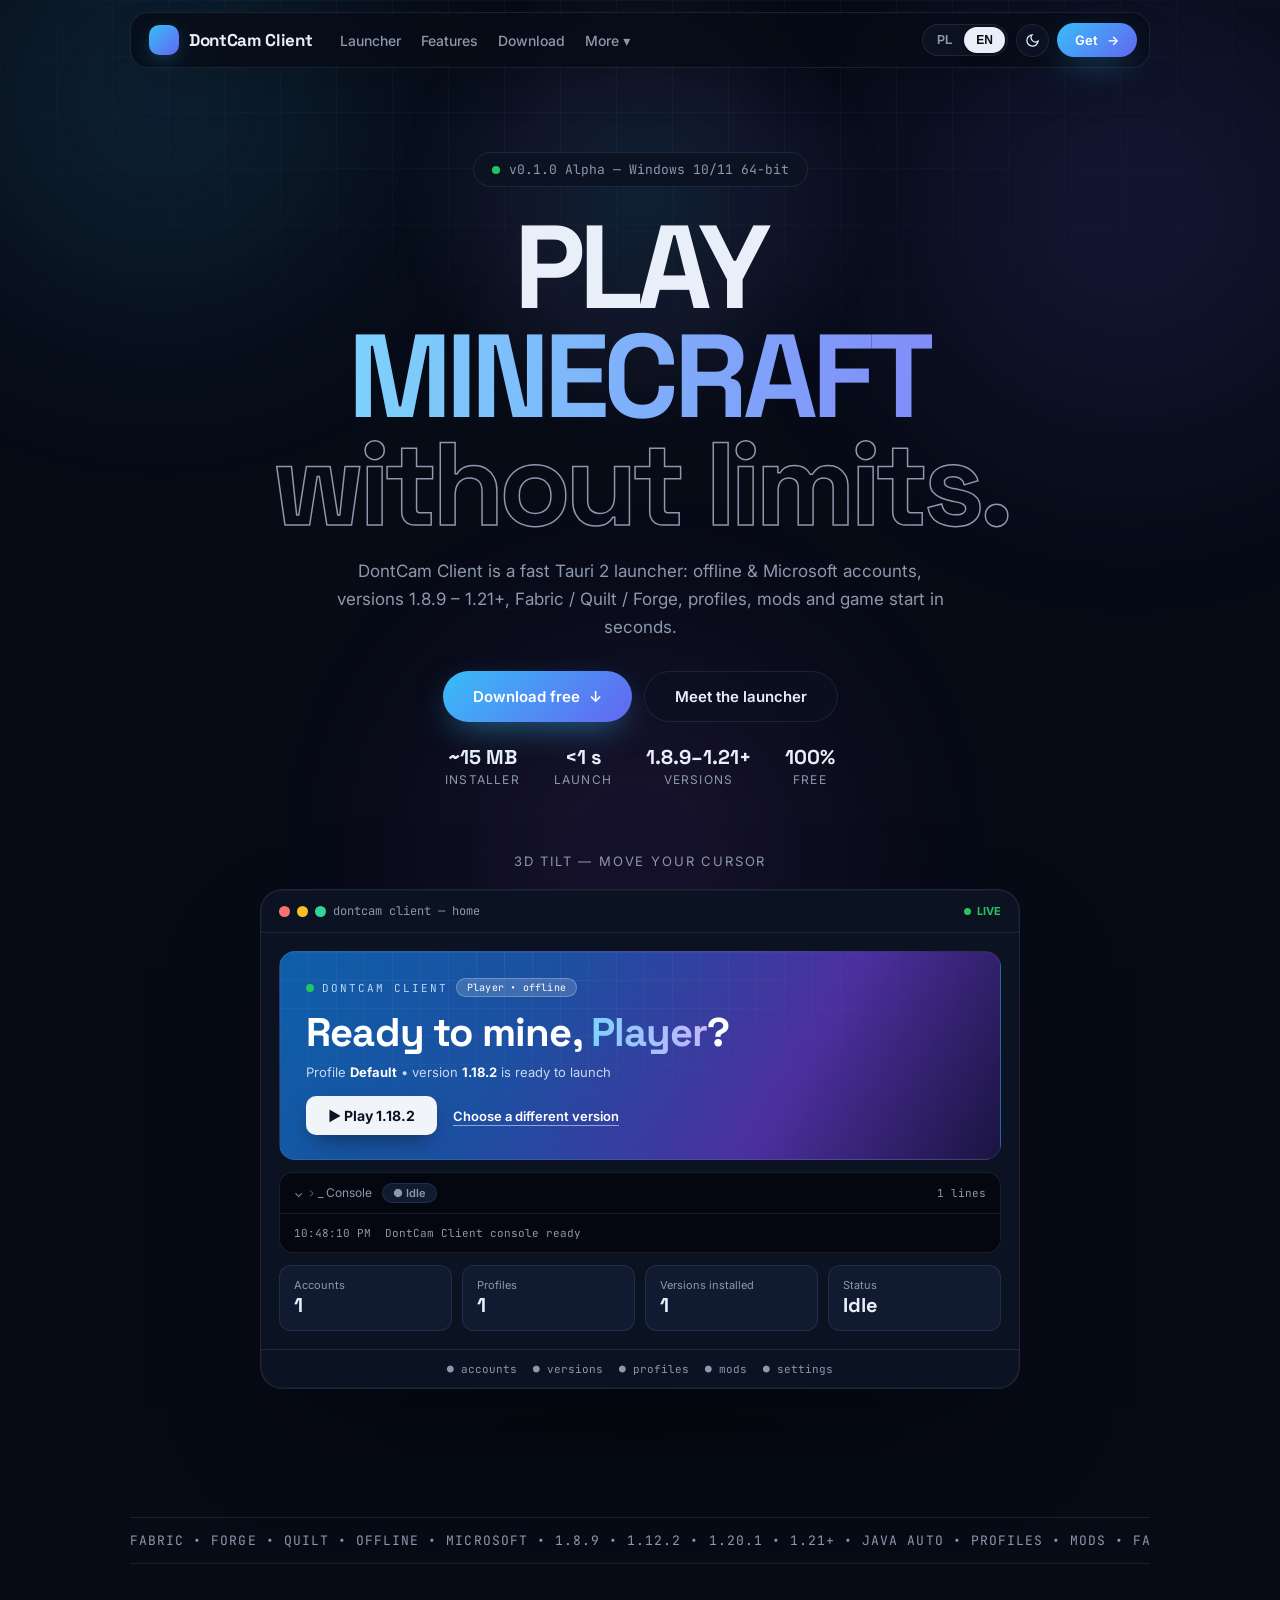
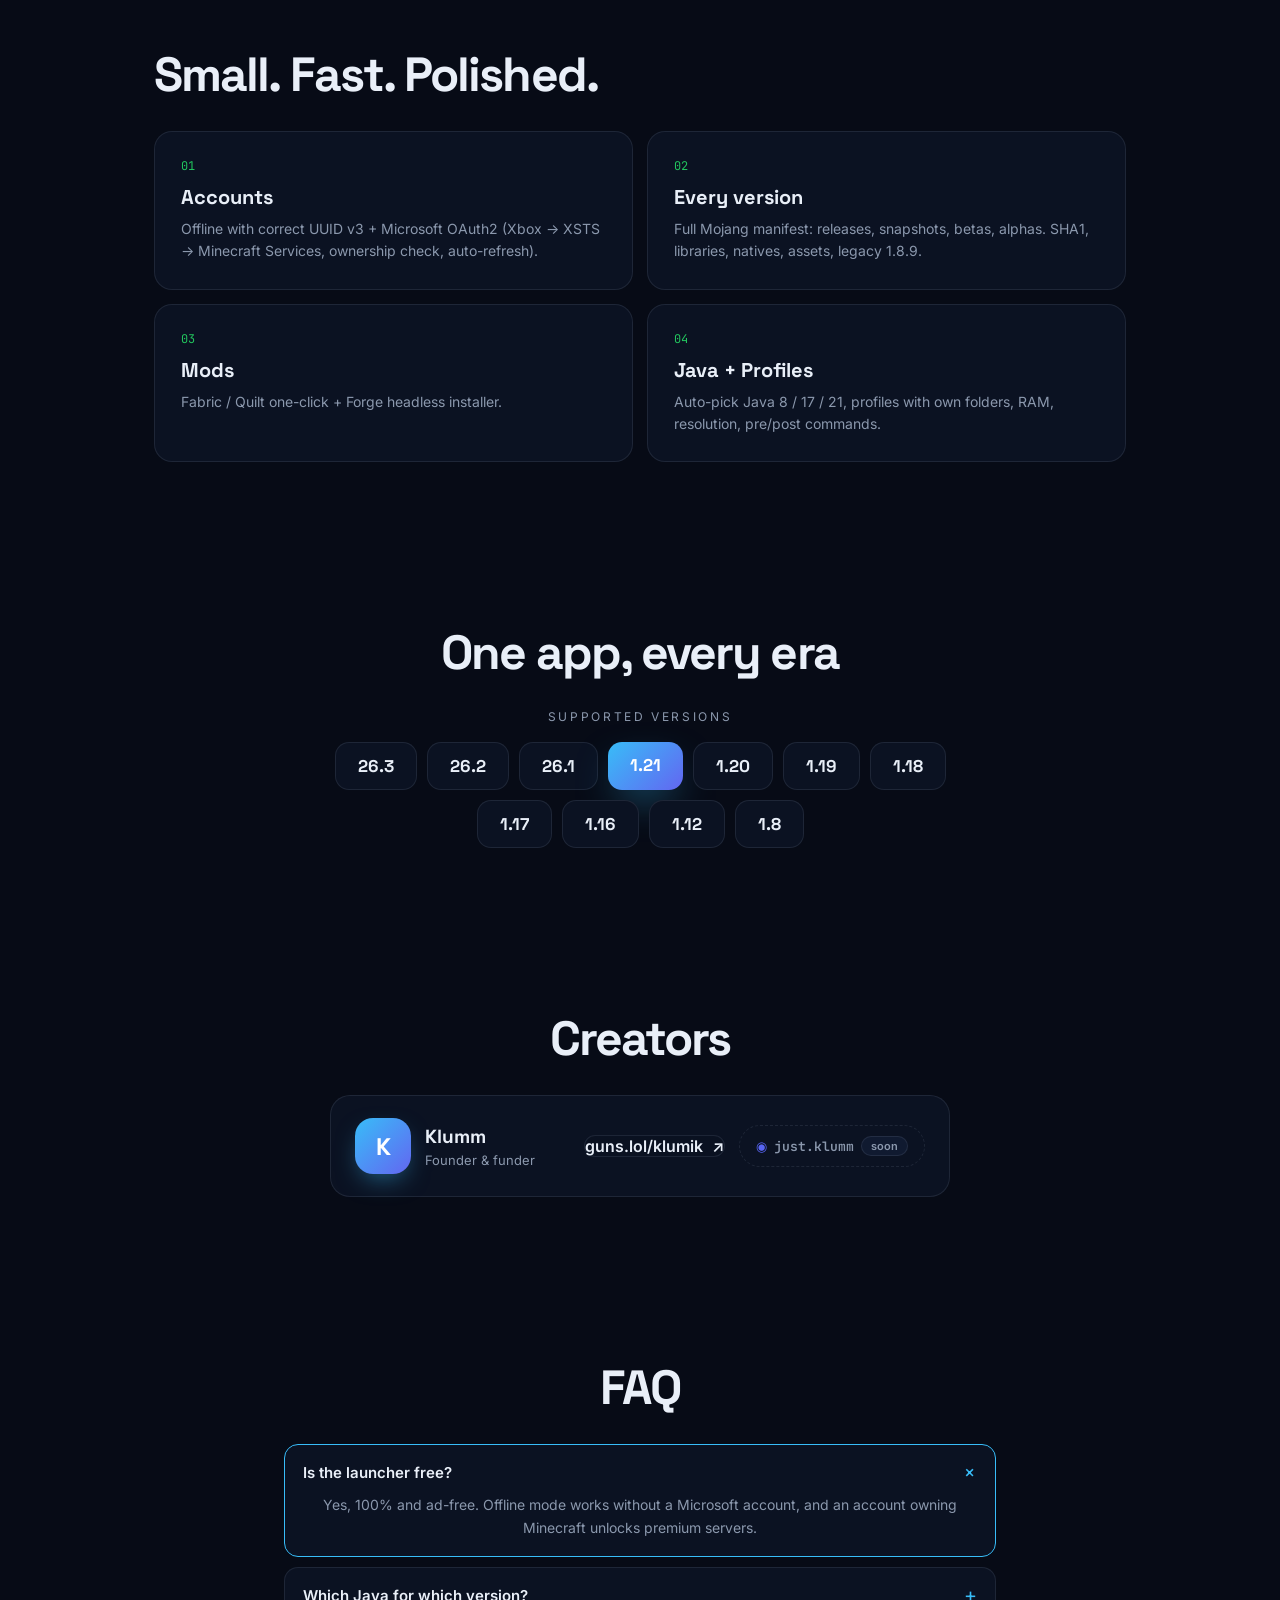
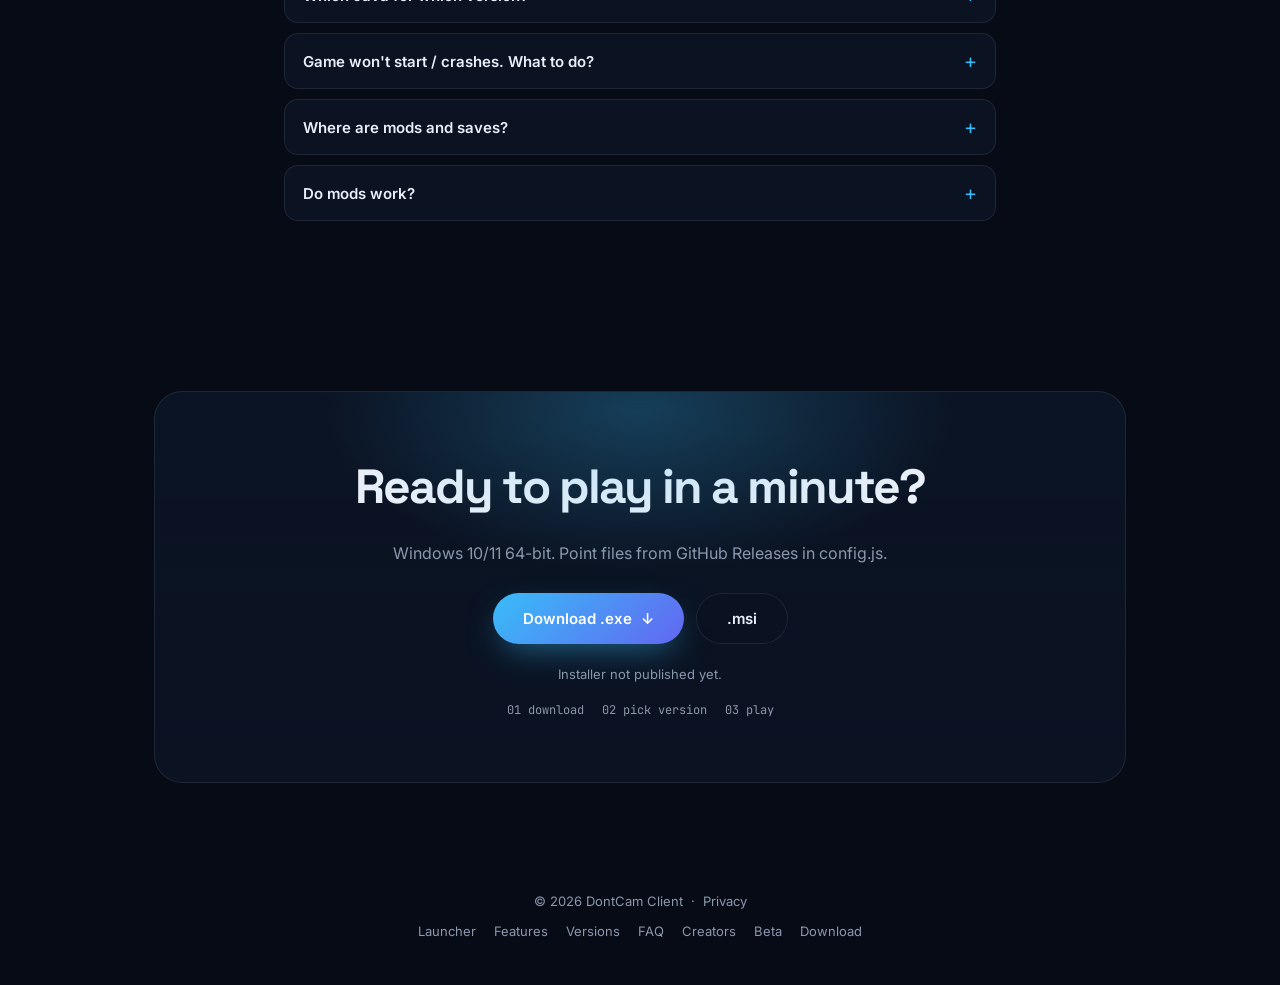
==== index.html @ d2c5da31 "Prettier versions + beta page with build heading" ====
<!DOCTYPE html>
<html lang="en" data-theme="dark">
<head>
<meta charset="UTF-8" />
<meta name="viewport" content="width=device-width, initial-scale=1.0" />
<title>DontCam Client — Minecraft Launcher</title>
<meta name="description" content="DontCam Client — fast, beautiful Minecraft launcher. Offline & Microsoft, 1.8.9–1.21+, Fabric / Forge." />
<link rel="icon" type="image/svg+xml" href="favicon.svg" />
<link rel="preconnect" href="https://fonts.googleapis.com">
<link rel="preconnect" href="https://fonts.gstatic.com" crossorigin>
<link href="https://fonts.googleapis.com/css2?family=Space+Grotesk:wght@400;500;600;700&family=Inter:wght@400;500;600&family=JetBrains+Mono:wght@400;600&display=swap" rel="stylesheet">
<link rel="stylesheet" href="styles.css" />
</head>
<body>
<div class="cursor-glow" id="glow"></div>
<div class="progress" id="progress"></div>
<div class="aurora"><span class="a1"></span><span class="a2"></span><span class="a3"></span></div>
<div class="grid-bg"></div>

<header class="nav" id="nav">
  <div class="wrap nav-inner">
    <a class="brand" href="#top"><span class="logo"></span>DontCam&nbsp;Client</a>
    <nav class="links">
      <a href="#client" data-pl="Launcher" data-en="Launcher">Launcher</a>
      <a href="#features" data-pl="Funkcje" data-en="Features">Features</a>
      <a href="#download" data-pl="Pobierz" data-en="Download">Download</a>
      <div class="more" id="moreMenu">
        <button class="more-btn" id="moreBtn"><span data-pl="Więcej" data-en="More">More</span> ▾</button>
        <div class="more-drop">
          <a href="#versions" data-pl="Wersje" data-en="Versions">Versions</a>
          <a href="#faq">FAQ</a>
          <a href="#creators" data-pl="Twórcy" data-en="Creators">Creators</a>
          <a href="beta.html">Beta</a>
          <a href="privacy.html" data-pl="Prywatność" data-en="Privacy">Privacy</a>
        </div>
      </div>
    </nav>
    <div class="nav-actions">
      <div class="lang"><button id="btnPL">PL</button><button id="btnEN" class="active">EN</button></div>
      <button id="themeBtn" class="theme-btn" aria-label="Toggle theme">
        <svg class="sun" width="15" height="15" viewBox="0 0 24 24" fill="none" stroke="currentColor" stroke-width="2" stroke-linecap="round"><circle cx="12" cy="12" r="4"/><path d="M12 2v2M12 20v2M4.9 4.9l1.4 1.4M17.7 17.7l1.4 1.4M2 12h2M20 12h2M4.9 19.1l1.4-1.4M17.7 6.3l1.4-1.4"/></svg>
        <svg class="moon" width="15" height="15" viewBox="0 0 24 24" fill="none" stroke="currentColor" stroke-width="2" stroke-linecap="round"><path d="M21 12.8A9 9 0 1 1 11.2 3a7 7 0 0 0 9.8 9.8z"/></svg>
      </button>
      <a href="#download" class="btn btn-glow btn-sm magnet"><span data-pl="Pobierz" data-en="Get">Get</span><i>→</i></a>
    </div>
  </div>
</header>

<main id="top">
  <!-- HERO -->
  <section class="wrap hero">
    <div class="badge reveal"><span class="pulse"></span><span data-pl="v0.1.0 Alpha — Windows 10/11 64-bit" data-en="v0.1.0 Alpha — Windows 10/11 64-bit">v0.1.0 Alpha — Windows 10/11 64-bit</span></div>
    <h1 class="reveal d1"><span data-pl="GRAJ W" data-en="PLAY">PLAY</span><br /><span class="grad">MINECRAFT</span><br /><span class="stroke" data-pl="bez limitów." data-en="without limits.">without limits.</span></h1>
    <p class="lead reveal d2" data-pl="DontCam Client to szybki launcher w Tauri 2: konta offline i Microsoft, wersje 1.8.9 – 1.21+, Fabric / Quilt / Forge, profile, mody i start gry w kilka sekund." data-en="DontCam Client is a fast Tauri 2 launcher: offline & Microsoft accounts, versions 1.8.9 – 1.21+, Fabric / Quilt / Forge, profiles, mods and game start in seconds.">DontCam Client is a fast Tauri 2 launcher: offline & Microsoft accounts, versions 1.8.9 – 1.21+, Fabric / Quilt / Forge, profiles, mods and game start in seconds.</p>
    <div class="cta reveal d3">
      <a href="#download" class="btn btn-glow btn-lg magnet"><span data-pl="Pobierz za darmo" data-en="Download free">Download free</span><i>↓</i></a>
      <a href="#client" class="btn btn-line btn-lg magnet"><span data-pl="Poznaj launchera" data-en="Meet the launcher">Meet the launcher</span></a>
    </div>
    <div class="mini-stats reveal d4">
      <div><strong>~15 MB</strong><span>installer</span></div><div><strong>&lt;1 s</strong><span data-pl="start" data-en="launch">launch</span></div><div><strong>1.8.9–1.21+</strong><span>versions</span></div><div><strong>100%</strong><span>free</span></div>
    </div>
  </section>

  <!-- EYE-TRACKING LAUNCHER -->
  <section id="client" class="wrap stage-section">
    <p class="kicker reveal" data-pl="3D tilt — rusz kursorem" data-en="3D tilt — move your cursor">3D tilt — move your cursor</p>
    <div class="stage reveal d1" id="stage">
      <div class="client" id="clientCard" data-tilt="8">
        <div class="client-bar"><i></i><i></i><i></i><span class="mono">dontcam client — home</span><b class="live"><u></u>LIVE</b></div>
        <div class="client-screen" id="clientScreen">
          <div class="lc-banner">
            <p class="lc-eyebrow"><span class="pulse"></span> DONTCAM CLIENT <em>Player • offline</em></p>
            <h3>Ready to mine, <span>Player</span>?</h3>
            <p class="lc-sub">Profile <b>Default</b> • version <b>1.18.2</b> is ready to launch</p>
            <div class="lc-actions"><span class="lc-play">▶ Play 1.18.2</span><span class="lc-link">Choose a different version</span></div>
          </div>
          <div class="lc-console">
            <div class="lc-console-bar"><span>⌄ ﹥_ Console</span><b>● Idle</b><span class="lc-right">1 lines</span></div>
            <p class="mono">10:48:10 PM&nbsp;&nbsp;DontCam Client console ready</p>
          </div>
          <div class="lc-stats">
            <div><small>Accounts</small><strong>1</strong></div>
            <div><small>Profiles</small><strong>1</strong></div>
            <div><small>Versions installed</small><strong>1</strong></div>
            <div><small>Status</small><strong>Idle</strong></div>
          </div>
          <div class="shine"></div>
        </div>
        <div class="client-dock mono"><span>● accounts</span><span>● versions</span><span>● profiles</span><span>● mods</span><span>● settings</span></div>
      </div>
      <div class="stage-shadow"></div>
    </div>
  </section>

  <div class="wrap marquee" aria-hidden="true"><div class="track"><span>FABRIC • FORGE • QUILT • OFFLINE • MICROSOFT • 1.8.9 • 1.12.2 • 1.20.1 • 1.21+ • JAVA AUTO • PROFILES • MODS •&nbsp;</span><span>FABRIC • FORGE • QUILT • OFFLINE • MICROSOFT • 1.8.9 • 1.12.2 • 1.20.1 • 1.21+ • JAVA AUTO • PROFILES • MODS •&nbsp;</span></div></div>

  <!-- FEATURES -->
  <section id="features" class="wrap section">
    <h2 class="reveal" data-pl="Mały. Szybki. Dopracowany." data-en="Small. Fast. Polished.">Small. Fast. Polished.</h2>
    <div class="grid">
      <article class="card spot reveal"><div class="n">01</div><h3 data-pl="Konta" data-en="Accounts">Accounts</h3><p data-pl="Offline z poprawnym UUID v3 + Microsoft OAuth2 (Xbox → XSTS → Minecraft Services, check posiadania gry, auto-refresh)." data-en="Offline with correct UUID v3 + Microsoft OAuth2 (Xbox → XSTS → Minecraft Services, ownership check, auto-refresh).">Offline with correct UUID v3 + Microsoft OAuth2 (Xbox → XSTS → Minecraft Services, ownership check, auto-refresh).</p></article>
      <article class="card spot reveal d1"><div class="n">02</div><h3 data-pl="Wszystkie wersje" data-en="Every version">Every version</h3><p data-pl="Pełny manifest Mojang: releasy, snapshoty, bety, alfy. SHA1, biblioteki, natives, assety, legacy 1.8.9." data-en="Full Mojang manifest: releases, snapshots, betas, alphas. SHA1, libraries, natives, assets, legacy 1.8.9.">Full Mojang manifest: releases, snapshots, betas, alphas. SHA1, libraries, natives, assets, legacy 1.8.9.</p></article>
      <article class="card spot reveal d2"><div class="n">03</div><h3>Mods</h3><p>Fabric / Quilt one-click + Forge headless installer.</p></article>
      <article class="card spot reveal d3"><div class="n">04</div><h3>Java + Profiles</h3><p data-pl="Auto-dobór Javy 8 / 17 / 21, profile z własnym folderem, RAM, rozdzielczość, komendy pre/post." data-en="Auto-pick Java 8 / 17 / 21, profiles with own folders, RAM, resolution, pre/post commands.">Auto-pick Java 8 / 17 / 21, profiles with own folders, RAM, resolution, pre/post commands.</p></article>
    </div>
  </section>

  <!-- VERSIONS -->
  <section id="versions" class="wrap section slim">
    <h2 class="reveal" data-pl="Jedna apka, każda era" data-en="One app, every era">One app, every era</h2>
    <p class="ver-label reveal" data-pl="Wspierane wersje" data-en="Supported versions">Supported versions</p>
    <div class="timeline reveal d1 mono">
      <div class="t"><b>26.3</b></div>
      <div class="t"><b>26.2</b></div>
      <div class="t"><b>26.1</b></div>
      <div class="t on"><b>1.21</b></div>
      <div class="t"><b>1.20</b></div>
      <div class="t"><b>1.19</b></div>
      <div class="t"><b>1.18</b></div>
      <div class="t"><b>1.17</b></div>
      <div class="t"><b>1.16</b></div>
      <div class="t"><b>1.12</b></div>
      <div class="t"><b>1.8</b></div>
    </div>
  </section>

  <!-- CREATORS -->
  <section id="creators" class="wrap section slim">
    <h2 class="reveal" data-pl="Twórcy" data-en="Creators">Creators</h2>
    <div class="creator reveal d1">
      <div class="avatar">K</div>
      <div class="who">
        <strong>Klumm</strong>
        <span data-pl="Założyciel oraz fundator" data-en="Founder & funder">Founder & funder</span>
      </div>
      <a href="https://guns.lol/klumik" target="_blank" rel="noopener" class="btn btn-line magnet"><span>guns.lol/klumik</span><i>↗</i></a>
      <span class="discord-pill" title="Discord"><i>◉</i> <span class="mono">just.klumm</span> <em data-pl="wkrótce" data-en="soon">soon</em></span>
    </div>
  </section>

  <!-- FAQ -->
  <section id="faq" class="wrap section slim" style="max-width:760px">
    <h2 class="reveal">FAQ</h2>
    <div class="faq reveal d1">
      <details open>
        <summary data-pl="Czy launcher jest darmowy?" data-en="Is the launcher free?">Is the launcher free?</summary>
        <p data-pl="Tak, w 100% i bez reklam. Tryb offline działa bez konta Microsoft, a konto z kupionym Minecraftem odblokowuje serwery premium." data-en="Yes, 100% and ad-free. Offline mode works without a Microsoft account, and an account owning Minecraft unlocks premium servers.">Yes, 100% and ad-free. Offline mode works without a Microsoft account, and an account owning Minecraft unlocks premium servers.</p>
      </details>
      <details>
        <summary data-pl="Jaka Java do jakiej wersji?" data-en="Which Java for which version?">Which Java for which version?</summary>
        <p class="mono">1.8.9 / 1.12.2 → Java 8 &nbsp;•&nbsp; 1.20.1 → Java 17 &nbsp;•&nbsp; 1.21+ → Java 21</p>
        <p data-pl="Launcher sam wykrywa i dobiera Javę, ale możesz wskazać własną w Ustawieniach." data-en="The launcher detects and picks Java automatically, or you can point to your own in Settings.">The launcher detects and picks Java automatically, or you can point to your own in Settings.</p>
      </details>
      <details>
        <summary data-pl="Gra nie startuje / crashuje. Co robić?" data-en="Game won't start / crashes. What to do?">Game won't start / crashes. What to do?</summary>
        <p data-pl="W 9/10 przypadków to zła wersja Javy (patrz wyżej). Dalej sprawdź: ilość RAM w profilu, log w konsoli launchera po starcie i czy wersja dokończyła pobieranie." data-en="9 times out of 10 it's the wrong Java version (see above). Then check: RAM amount in the profile, the launcher console log after launch, and whether the version finished downloading.">9 times out of 10 it's the wrong Java version (see above). Then check: RAM amount in the profile, the launcher console log after launch, and whether the version finished downloading.</p>
      </details>
      <details>
        <summary data-pl="Gdzie są mody i zapisane światy?" data-en="Where are mods and saves?">Where are mods and saves?</summary>
        <p class="mono">%APPDATA%/DontCam Client/instances/&lt;profil&gt;/{mods, resourcepacks, saves}</p>
      </details>
      <details>
        <summary data-pl="Czy działają mody?" data-en="Do mods work?">Do mods work?</summary>
        <p data-pl="Tak: Fabric i Quilt jednym klikiem, Forge przez instalator (pierwsza instalacja trwa kilka minut)." data-en="Yes: Fabric and Quilt in one click, Forge via installer (first install takes a few minutes).">Yes: Fabric and Quilt in one click, Forge via installer (first install takes a few minutes).</p>
      </details>
    </div>
  </section>

  <!-- DOWNLOAD -->
  <section id="download" class="wrap section">
    <div class="dl reveal">
      <div class="dl-glow"></div>
      <h2 data-pl="Gotowy do gry w minutę?" data-en="Ready to play in a minute?">Ready to play in a minute?</h2>
      <p class="sub" data-pl="Windows 10/11 64-bit. Podepnij pliki z GitHub Releases w config.js." data-en="Windows 10/11 64-bit. Point files from GitHub Releases in config.js.">Windows 10/11 64-bit. Point files from GitHub Releases in config.js.</p>
      <div class="cta" id="dlCta">
        <a id="dlExe" href="#" onclick="return missing(event)" class="btn btn-glow btn-lg magnet"><span data-pl="Pobierz .exe" data-en="Download .exe">Download .exe</span><i>↓</i></a>
        <a id="dlMsi" href="#" onclick="return missing(event)" class="btn btn-line btn-lg"><span>.msi</span></a>
      </div>
      <p id="dlNote" class="note" data-pl="Instalator jeszcze nieopublikowany." data-en="Installer not published yet.">Installer not published yet.</p>
      <p id="mobileNote" class="mobile-note" hidden>📵 <span data-pl="Launcher nie jest dostępny na telefony — pobierz go na komputerze z Windows." data-en="The launcher isn't available on phones — grab it on a Windows PC.">The launcher isn't available on phones — grab it on a Windows PC.</span></p>
      <div class="steps mono"><span data-pl="01 pobierz" data-en="01 download">01 download</span><span data-pl="02 wybierz wersję" data-en="02 pick version">02 pick version</span><span data-pl="03 graj" data-en="03 play">03 play</span></div>
    </div>
  </section>
</main>

<footer><div class="wrap foot center"><span>© 2026 DontCam Client &nbsp;·&nbsp; <a href="privacy.html" data-pl="Prywatność" data-en="Privacy">Privacy</a></span></div>
<div class="wrap foot-links">
  <a href="#client" data-pl="Launcher" data-en="Launcher">Launcher</a>
  <a href="#features" data-pl="Funkcje" data-en="Features">Features</a>
  <a href="#versions" data-pl="Wersje" data-en="Versions">Versions</a>
  <a href="#faq">FAQ</a>
  <a href="#creators" data-pl="Twórcy" data-en="Creators">Creators</a>
  <a href="beta.html">Beta</a>
  <a href="#download" data-pl="Pobierz" data-en="Download">Download</a>
</div></footer>

<script src="config.js"></script>
<script src="app.js"></script>
</body>
</html>
---- styles.css ----
*{box-sizing:border-box;margin:0;padding:0}
:root{--bg:#fafafa;--ink:#0a0a0a;--mut:#666;--line:rgba(0,0,0,.1);--card:#fff;--pill:#fff;--nav:rgba(250,250,250,.72);--grad1:#0284c7;--grad2:#6366f1;--glow-o:.5}
[data-theme="dark"]{--bg:#070b16;--ink:#e9eff8;--mut:#8b98ad;--line:rgba(148,163,184,.14);--card:#0b1222;--pill:#101a30;--nav:rgba(7,11,22,.75);--glow-o:.8;--grad1:#38bdf8;--grad2:#818cf8}
html{scroll-behavior:smooth}
body{background:var(--bg);color:var(--ink);font-family:Inter,system-ui,sans-serif;overflow-x:hidden;transition:background .4s,color .4s}
.mono{font-family:"JetBrains Mono",monospace}
.wrap{max-width:1020px;margin:0 auto;padding:0 24px;position:relative;z-index:1}
/* ambient */
.cursor-glow{position:fixed;width:520px;height:520px;border-radius:50%;pointer-events:none;z-index:0;background:radial-gradient(circle,rgba(56,189,248,.13),rgba(129,140,248,.09),transparent 65%);transform:translate(-50%,-50%);transition:opacity .3s;filter:blur(10px)}
.progress{position:fixed;top:0;left:0;height:2px;width:0;z-index:60;background:linear-gradient(90deg,var(--grad1),var(--grad2))}
.aurora span{position:fixed;border-radius:50%;filter:blur(110px);z-index:0;opacity:var(--glow-o);animation:drift 16s ease-in-out infinite alternate;pointer-events:none}
.a1{width:560px;height:560px;background:radial-gradient(circle,#38bdf844,transparent 70%);top:-180px;left:-120px}
.a2{width:620px;height:620px;background:radial-gradient(circle,#6366f144,transparent 70%);top:-100px;right:-160px;animation-delay:-6s}
.a3{width:500px;height:500px;background:radial-gradient(circle,#a855f744,transparent 70%);bottom:-200px;left:30%;animation-delay:-11s}
@keyframes drift{to{transform:translate(60px,50px) scale(1.12)}}
.grid-bg{position:fixed;inset:0;z-index:0;pointer-events:none;background-image:linear-gradient(var(--line) 1px,transparent 1px),linear-gradient(90deg,var(--line) 1px,transparent 1px);background-size:56px 56px;mask-image:radial-gradient(ellipse 90% 60% at 50% 0%,#000 30%,transparent 75%);opacity:.35}
/* nav */
.nav{position:sticky;top:12px;z-index:40}
.nav-inner{display:flex;align-items:center;gap:22px;background:var(--nav);backdrop-filter:blur(18px);border:1px solid var(--line);border-radius:18px;padding:10px 12px 10px 18px;box-shadow:0 20px 50px -20px rgba(0,0,0,.35)}
.brand{display:flex;align-items:center;gap:10px;font-family:"Space Grotesk";font-weight:700;text-decoration:none;color:var(--ink);letter-spacing:-.02em;font-size:17px}
.logo{width:30px;height:30px;border-radius:10px;background:linear-gradient(135deg,#38bdf8,#6366f1);display:inline-block;box-shadow:0 6px 20px -6px #38bdf888;animation:logoFloat 3.5s ease-in-out infinite}
@keyframes logoFloat{50%{transform:translateY(-3px) rotate(-4deg)}}
.links{display:flex;gap:20px;margin-left:6px}
.links a{color:var(--mut);text-decoration:none;font-size:14px;font-weight:500;position:relative;transition:color .2s}
.links a::after{content:"";position:absolute;left:0;bottom:-4px;height:2px;width:0;border-radius:2px;background:linear-gradient(90deg,var(--grad1),var(--grad2));transition:width .25s}
.links a:hover{color:var(--ink)}.links a:hover::after{width:100%}
.more{position:relative}
.more-btn{background:none;border:0;color:var(--mut);font-size:14px;font-weight:500;cursor:pointer;font-family:inherit;display:flex;align-items:center;gap:4px;padding:0}
.more-btn:hover{color:var(--ink)}
.more-drop{position:absolute;top:calc(100% + 12px);right:0;min-width:170px;background:var(--card);border:1px solid var(--line);border-radius:14px;padding:6px;box-shadow:0 24px 50px -12px rgba(0,0,0,.4);opacity:0;visibility:hidden;transform:translateY(-6px);transition:.22s;display:grid}
.more.open .more-drop,.more:hover .more-drop{opacity:1;visibility:visible;transform:none}
.more-drop a{padding:9px 13px;border-radius:9px;font-size:13px}
.more-drop a::after{display:none}
.more-drop a:hover{background:var(--pill);color:var(--ink)}
.nav-actions{margin-left:auto;display:flex;gap:8px;align-items:center}
.lang{display:flex;background:var(--card);border:1px solid var(--line);border-radius:99px;padding:2px}
.lang button{border:0;background:transparent;padding:6px 12px;border-radius:99px;font-size:12px;font-weight:700;color:var(--mut);cursor:pointer;transition:.25s}
.lang button.active{background:var(--ink);color:var(--bg);box-shadow:0 4px 12px rgba(0,0,0,.25)}
.theme-btn{width:33px;height:33px;border-radius:99px;border:1px solid var(--line);background:var(--card);color:var(--ink);cursor:pointer;display:grid;place-items:center;transition:transform .25s}
.theme-btn:hover{transform:rotate(25deg) scale(1.08)}
.theme-btn .moon{display:none}[data-theme="dark"] .theme-btn .sun{display:none}[data-theme="dark"] .theme-btn .moon{display:block}
/* buttons */
.btn{display:inline-flex;align-items:center;gap:9px;border-radius:99px;text-decoration:none;font-weight:600;transition:transform .2s,box-shadow .25s;will-change:transform;position:relative}
.btn i{font-style:normal;transition:transform .25s}
.btn:hover i{transform:translate(2px,2px)}
.btn-sm{padding:9px 18px;font-size:13px}.btn-lg{padding:15px 30px;font-size:15px}
.btn-glow{background:linear-gradient(135deg,#38bdf8,#6366f1);color:#fff;box-shadow:0 12px 34px -10px rgba(56,189,248,.55)}
.btn-glow:hover{transform:translateY(-3px) scale(1.02);box-shadow:0 20px 44px -10px rgba(99,102,241,.65)}
.btn-line{border:1px solid var(--line);color:var(--ink);background:color-mix(in srgb,var(--card) 70%,transparent);backdrop-filter:blur(8px)}
.btn-line:hover{transform:translateY(-3px);border-color:var(--ink)}
/* hero */
.hero{padding:96px 24px 10px;text-align:center}
.badge{display:inline-flex;align-items:center;gap:9px;border:1px solid var(--line);background:var(--card);border-radius:99px;padding:8px 18px;font-size:13px;color:var(--mut);font-family:"JetBrains Mono",monospace}
.pulse{width:8px;height:8px;border-radius:50%;background:#22c55e;box-shadow:0 0 0 0 #22c55e88;animation:pulse 1.8s infinite}
@keyframes pulse{70%{box-shadow:0 0 0 9px transparent}100%{box-shadow:0 0 0 0 transparent}}
h1{font-family:"Space Grotesk";font-size:clamp(58px,10vw,118px);line-height:.92;letter-spacing:-.05em;margin:26px 0 18px}
.grad{background:linear-gradient(92deg,#7dd3fc,#818cf8,#c084fc,#7dd3fc);background-size:300%;-webkit-background-clip:text;background-clip:text;color:transparent;animation:gshift 7s linear infinite}
@keyframes gshift{to{background-position:300%}}
.stroke{color:transparent;-webkit-text-stroke:1.5px var(--mut)}
.lead{color:var(--mut);font-size:17px;max-width:620px;margin:0 auto;line-height:1.65}
.cta{display:flex;gap:12px;justify-content:center;margin:30px 0 22px;flex-wrap:wrap}
.mini-stats{display:flex;gap:34px;justify-content:center;flex-wrap:wrap;margin-top:8px}
.mini-stats div{display:grid;gap:2px}
.mini-stats strong{font-family:"Space Grotesk";font-size:20px}
.mini-stats span{color:var(--mut);font-size:12px;text-transform:uppercase;letter-spacing:.1em}
/* stage + eye tracking */
.stage-section{padding:56px 24px 10px;text-align:center;perspective:1200px}
.kicker{color:var(--mut);font-size:13px;letter-spacing:.14em;text-transform:uppercase;margin-bottom:20px}
.stage{position:relative;max-width:760px;margin:0 auto;transition:transform .15s ease-out;transform-style:preserve-3d}
.client{background:var(--card);border:1px solid var(--line);border-radius:22px;overflow:hidden;box-shadow:0 50px 100px -30px rgba(0,0,0,.5),0 0 0 1px rgba(255,255,255,.04) inset;transition:transform .2s ease-out;transform-style:preserve-3d;position:relative}
.client-bar{display:flex;align-items:center;gap:7px;padding:13px 18px;border-bottom:1px solid var(--line);font-size:12px;color:var(--mut)}
.client-bar i{width:11px;height:11px;border-radius:50%;background:var(--line)}
.client-bar i:first-child{background:#f87171}.client-bar i:nth-child(2){background:#fbbf24}.client-bar i:nth-child(3){background:#34d399}
.live{margin-left:auto;font-style:normal;font-size:11px;color:#22c55e;display:flex;gap:6px;align-items:center}
.live u{width:7px;height:7px;border-radius:50%;background:#22c55e;text-decoration:none;animation:blink 1.4s infinite}
@keyframes blink{50%{opacity:.2}}
.client-screen{position:relative;min-height:340px;overflow:hidden;background:var(--card)}
/* launcher home recreation (ze screenshota) */
.client-screen{display:block;padding:18px;text-align:left}
.lc-banner{position:relative;overflow:hidden;border:1px solid var(--line);border-radius:16px;padding:26px 26px 24px;background:linear-gradient(120deg,#0e5fa8 0%,#1d4fa1 35%,#4c2f9e 70%,#1a1440 100%)}
.lc-banner::before{content:"";position:absolute;inset:0;background-image:linear-gradient(rgba(255,255,255,.06) 1px,transparent 1px),linear-gradient(90deg,rgba(255,255,255,.06) 1px,transparent 1px);background-size:28px 28px;mask-image:radial-gradient(80% 100% at 30% 0%,#000,transparent 90%)}
.lc-eyebrow{position:relative;font-family:"JetBrains Mono",monospace;font-size:11px;letter-spacing:.18em;color:#bcd7f5;display:flex;align-items:center;gap:8px}
.lc-eyebrow em{font-style:normal;background:rgba(255,255,255,.16);border:1px solid rgba(255,255,255,.25);border-radius:99px;padding:2px 10px;font-size:10px;letter-spacing:.02em;color:#fff}
.lc-banner h3{position:relative;font-family:"Space Grotesk";font-size:clamp(28px,4.6vw,40px);color:#fff;letter-spacing:-.02em;margin:10px 0 6px}
.lc-banner h3 span{background:linear-gradient(90deg,#7dd3fc,#c4b5fd);-webkit-background-clip:text;background-clip:text;color:transparent}
.lc-sub{position:relative;color:#c6d8ef;font-size:13px}
.lc-sub b{color:#fff}
.lc-actions{position:relative;display:flex;align-items:center;gap:16px;margin-top:16px;flex-wrap:wrap}
.lc-play{background:#f1f5f9;color:#0b1222;font-weight:700;font-size:14px;border-radius:10px;padding:11px 22px;box-shadow:0 10px 24px -8px rgba(0,0,0,.5)}
.lc-link{color:#fff;font-size:13px;font-weight:600;text-decoration:underline;text-underline-offset:4px;text-decoration-color:rgba(255,255,255,.5)}
.lc-console{margin-top:12px;border:1px solid var(--line);border-radius:14px;overflow:hidden;background:#04070f}
.lc-console-bar{display:flex;align-items:center;gap:10px;padding:10px 14px;border-bottom:1px solid var(--line);font-size:12px;color:var(--mut)}
.lc-console-bar b{font-weight:600;background:var(--pill);border:1px solid var(--line);border-radius:99px;padding:2px 10px;font-size:11px}
.lc-right{margin-left:auto;font-family:"JetBrains Mono",monospace;font-size:11px}
.lc-console p{padding:12px 14px;font-size:11px;color:#8b98ad}
.lc-stats{display:grid;grid-template-columns:repeat(4,1fr);gap:10px;margin-top:12px}
.lc-stats div{background:var(--pill);border:1px solid var(--line);border-radius:12px;padding:12px 14px}
.lc-stats small{color:var(--mut);font-size:11px;display:block}
.lc-stats strong{font-family:"Space Grotesk";font-size:20px}
@keyframes typing{0%,100%{opacity:.45}50%{opacity:1}}
.shine{position:absolute;inset:0;background:linear-gradient(115deg,transparent 30%,rgba(255,255,255,.14) 45%,transparent 60%);transform:translateX(-100%);animation:shine 5s ease-in-out infinite;pointer-events:none;z-index:3}
@keyframes shine{55%,100%{transform:translateX(100%)}}
.client-dock{display:flex;gap:16px;justify-content:center;padding:12px;border-top:1px solid var(--line);font-size:11px;color:var(--mut)}
.stage-shadow{height:40px;margin:18px auto 0;max-width:70%;background:radial-gradient(ellipse,rgba(0,0,0,.45),transparent 70%);filter:blur(12px)}
/* 3D tilt — panele uciekają / gonią kursor */
[data-tilt]{transform-style:preserve-3d;will-change:transform;transition:transform .25s ease-out}
.stage{perspective:1200px}
.grid,.timeline{perspective:900px}
/* marquee */
.marquee{border-top:1px solid var(--line);border-bottom:1px solid var(--line);margin:60px auto 0;overflow:hidden;padding:14px 0;color:var(--mut);font-size:13px;font-family:"JetBrains Mono",monospace;white-space:nowrap;letter-spacing:.08em}
.track{display:inline-flex;animation:scroll 28s linear infinite}
@keyframes scroll{to{transform:translateX(-50%)}}
/* sections */
.section{padding:80px 24px}
.section h2{font-family:"Space Grotesk";font-size:clamp(30px,5vw,48px);letter-spacing:-.04em;margin-bottom:26px}
.grid{display:grid;grid-template-columns:1fr 1fr;gap:14px}
.card{background:var(--card);border:1px solid var(--line);border-radius:18px;padding:26px;position:relative;overflow:hidden;transition:transform .25s,border-color .25s}
.card::before{content:"";position:absolute;width:260px;height:260px;border-radius:50%;background:radial-gradient(circle,rgba(56,189,248,.16),transparent 70%);top:var(--my,50%);left:var(--mx,50%);transform:translate(-50%,-50%);opacity:0;transition:opacity .3s;pointer-events:none}
.card:hover::before{opacity:1}
.card:hover{transform:translateY(-5px)}
.card .n{font-family:"JetBrains Mono",monospace;font-size:12px;color:#22c55e}
.card h3{font-family:"Space Grotesk";font-size:20px;margin:10px 0 8px}
.card p{color:var(--mut);font-size:14px;line-height:1.6}
.slim{text-align:center}
.timeline{display:flex;gap:10px;justify-content:center;flex-wrap:wrap;max-width:640px;margin:0 auto}
.ver-label{text-align:center;color:var(--mut);font-size:12px;letter-spacing:.22em;text-transform:uppercase;margin-bottom:18px}
.t{border:1px solid var(--line);background:var(--card);border-radius:14px;padding:12px 22px;transition:.25s;cursor:pointer;user-select:none}
.t:hover{transform:translateY(-4px);border-color:var(--grad1);box-shadow:0 14px 30px -14px rgba(56,189,248,.5)}
.t:active{transform:scale(.96)}
.t b{font-size:17px;font-family:"Space Grotesk"}
.t.on{background:linear-gradient(135deg,#38bdf8,#6366f1);color:#fff;border:0;box-shadow:0 16px 40px -12px rgba(56,189,248,.55)}
/* download */
.dl{background:linear-gradient(180deg,color-mix(in srgb,var(--card) 60%,#38bdf814),var(--card));border:1px solid var(--line);border-radius:28px;text-align:center;padding:64px 30px;position:relative;overflow:hidden}
.dl-glow{position:absolute;width:640px;height:320px;background:radial-gradient(ellipse,rgba(56,189,248,.25),transparent 70%);top:-140px;left:50%;transform:translateX(-50%);animation:drift 9s alternate infinite;pointer-events:none}
.dl .sub{color:var(--mut);margin:10px 0 6px}
.dl .cta{position:relative}
.note{font-size:13px;color:var(--mut);margin-top:12px}
.note.ready{color:#22c55e;font-weight:600}
.mobile-note{margin:18px auto 0;max-width:460px;background:rgba(248,113,113,.1);border:1px solid rgba(248,113,113,.4);color:#fca5a5;border-radius:14px;padding:14px 18px;font-size:14px;line-height:1.55;position:relative}
.steps{display:flex;gap:18px;justify-content:center;color:var(--mut);font-size:12px;margin-top:20px}
footer{padding:30px 0 46px;color:var(--mut);font-size:13px}
.foot{display:flex;justify-content:space-between}
.foot.center{justify-content:center}
.foot a{color:var(--mut);text-decoration:none}
.foot-links{display:flex;gap:18px;justify-content:center;flex-wrap:wrap;padding:14px 24px 0;font-size:13px}
.foot-links a{color:var(--mut);text-decoration:none}
.foot-links a:hover{color:var(--ink)}
/* faq */
.faq details{background:var(--card);border:1px solid var(--line);border-radius:14px;padding:15px 18px;margin:10px 0;transition:border-color .2s}
.faq details[open]{border-color:var(--grad1)}
.faq summary{cursor:pointer;font-weight:600;font-size:15px;list-style:none;display:flex;justify-content:space-between;align-items:center;gap:12px}
.faq summary::-webkit-details-marker{display:none}
.faq summary::after{content:"+";color:var(--grad1);font-size:20px;font-weight:400;flex-shrink:0;transition:transform .25s}
.faq details[open] summary::after{transform:rotate(45deg)}
.faq details p{color:var(--mut);font-size:14px;line-height:1.6;margin:10px 0 2px}
.faq details p.mono{font-size:12px;color:var(--ink);background:var(--pill);border:1px solid var(--line);border-radius:8px;padding:8px 12px}
/* creators */
.creator{display:flex;align-items:center;gap:14px;background:var(--card);border:1px solid var(--line);border-radius:20px;padding:22px 24px;max-width:620px;margin:0 auto;flex-wrap:wrap}
.avatar{width:56px;height:56px;border-radius:18px;background:linear-gradient(135deg,#38bdf8,#6366f1);display:grid;place-items:center;font-family:"Space Grotesk";font-weight:700;font-size:24px;color:#fff;box-shadow:0 10px 26px -8px rgba(56,189,248,.55);flex-shrink:0}
.creator .who{display:grid;gap:3px;text-align:left}
.creator .who strong{font-family:"Space Grotesk";font-size:19px}
.creator .who span{color:var(--mut);font-size:13px}
.creator .btn{margin-left:auto}
.discord-pill{display:inline-flex;align-items:center;gap:7px;border:1px dashed var(--line);border-radius:99px;padding:10px 16px;font-size:13px;font-weight:600;color:var(--mut);cursor:default;white-space:nowrap}
.discord-pill i{font-style:normal;color:#5865F2}
.discord-pill em{font-style:normal;font-size:11px;background:var(--pill);border:1px solid var(--line);border-radius:99px;padding:2px 9px;color:var(--mut)}
/* beta */
.beta-box{background:var(--card);border:1px solid var(--line);border-radius:20px;padding:30px 26px;max-width:560px;margin:0 auto;text-align:center}
.beta-form{display:flex;gap:10px;justify-content:center;flex-wrap:wrap}
.beta-form input{background:var(--pill);border:1px solid var(--line);border-radius:99px;padding:12px 20px;color:var(--ink);font-size:14px;outline:none;width:220px;text-align:center;letter-spacing:.1em}
.beta-form input:focus{border-color:var(--grad1)}
.beta-err{color:#f87171;font-size:13px;margin-top:12px}
.shake{animation:shake .4s}
@keyframes shake{20%,60%{transform:translateX(-7px)}40%,80%{transform:translateX(7px)}}
.beta-ver{color:#38bdf8;font-size:13px;margin-bottom:14px}
.beta-kicker{color:var(--mut);font-size:12px;letter-spacing:.22em;text-transform:uppercase}
.beta-big{font-family:"Space Grotesk";font-size:clamp(38px,7vw,54px);letter-spacing:-.03em;background:linear-gradient(92deg,#7dd3fc,#818cf8,#c084fc);-webkit-background-clip:text;background-clip:text;color:transparent;margin:6px 0 2px}
.beta-testers{color:var(--mut);font-size:13px;margin-bottom:18px}
.beta-box{position:relative;overflow:hidden}
.beta-box::before{content:"";position:absolute;top:0;left:10%;right:10%;height:2px;background:linear-gradient(90deg,transparent,#38bdf8,#818cf8,transparent)}
#betaContent .btn{margin-top:4px;padding:15px 34px;font-size:15px}
#betaContent .beta-list{text-align:left;max-width:340px;margin:0 auto 22px}
.beta-list{list-style:none;padding:0;margin:0 0 20px;display:grid;gap:8px;color:var(--mut);font-size:14px}
.beta-list li::before{content:"✓ ";color:#38bdf8;font-weight:700}
.btn.soon{opacity:.55;cursor:not-allowed;border-style:dashed}
.btn.soon:hover{transform:none}
/* reveal */
.reveal{opacity:0;transform:translateY(30px);transition:opacity .8s ease,transform .8s cubic-bezier(.2,.7,.2,1)}
.reveal.in{opacity:1;transform:none}
.d1{transition-delay:.08s}.d2{transition-delay:.16s}.d3{transition-delay:.24s}.d4{transition-delay:.32s}
/* tilt musi reagować od razu — nadpisuje wolny transition z .reveal */
.reveal[data-tilt]{transition:opacity .8s ease,transform .15s ease-out}
.reveal[data-tilt].in{transition:opacity .8s ease,transform .15s ease-out}
@media(max-width:720px){
  .links{display:none}
  .grid{grid-template-columns:1fr}
  .lc-stats{grid-template-columns:1fr 1fr}
  .hero{padding:64px 20px 10px}
  .nav-inner{gap:10px}
  .brand{font-size:15px}
  .cta .btn-lg{width:100%;justify-content:center}
  .mini-stats{gap:18px}
  .creator{flex-wrap:wrap;text-align:center;justify-content:center}
  .creator .who{text-align:center}
  .creator .btn,.discord-pill{margin-left:0}
  .dl{padding:44px 20px;border-radius:20px}
  .t{padding:12px 14px}
  .t b{font-size:17px}
  .mock-row{grid-template-columns:1fr}
  .client-dock{flex-wrap:wrap;gap:8px}
  .section{padding:56px 20px}
}
@media(hover:none){.cursor-glow{display:none}}
@media(prefers-reduced-motion:reduce){*{animation:none!important;transition:none!important}.reveal{opacity:1;transform:none}}
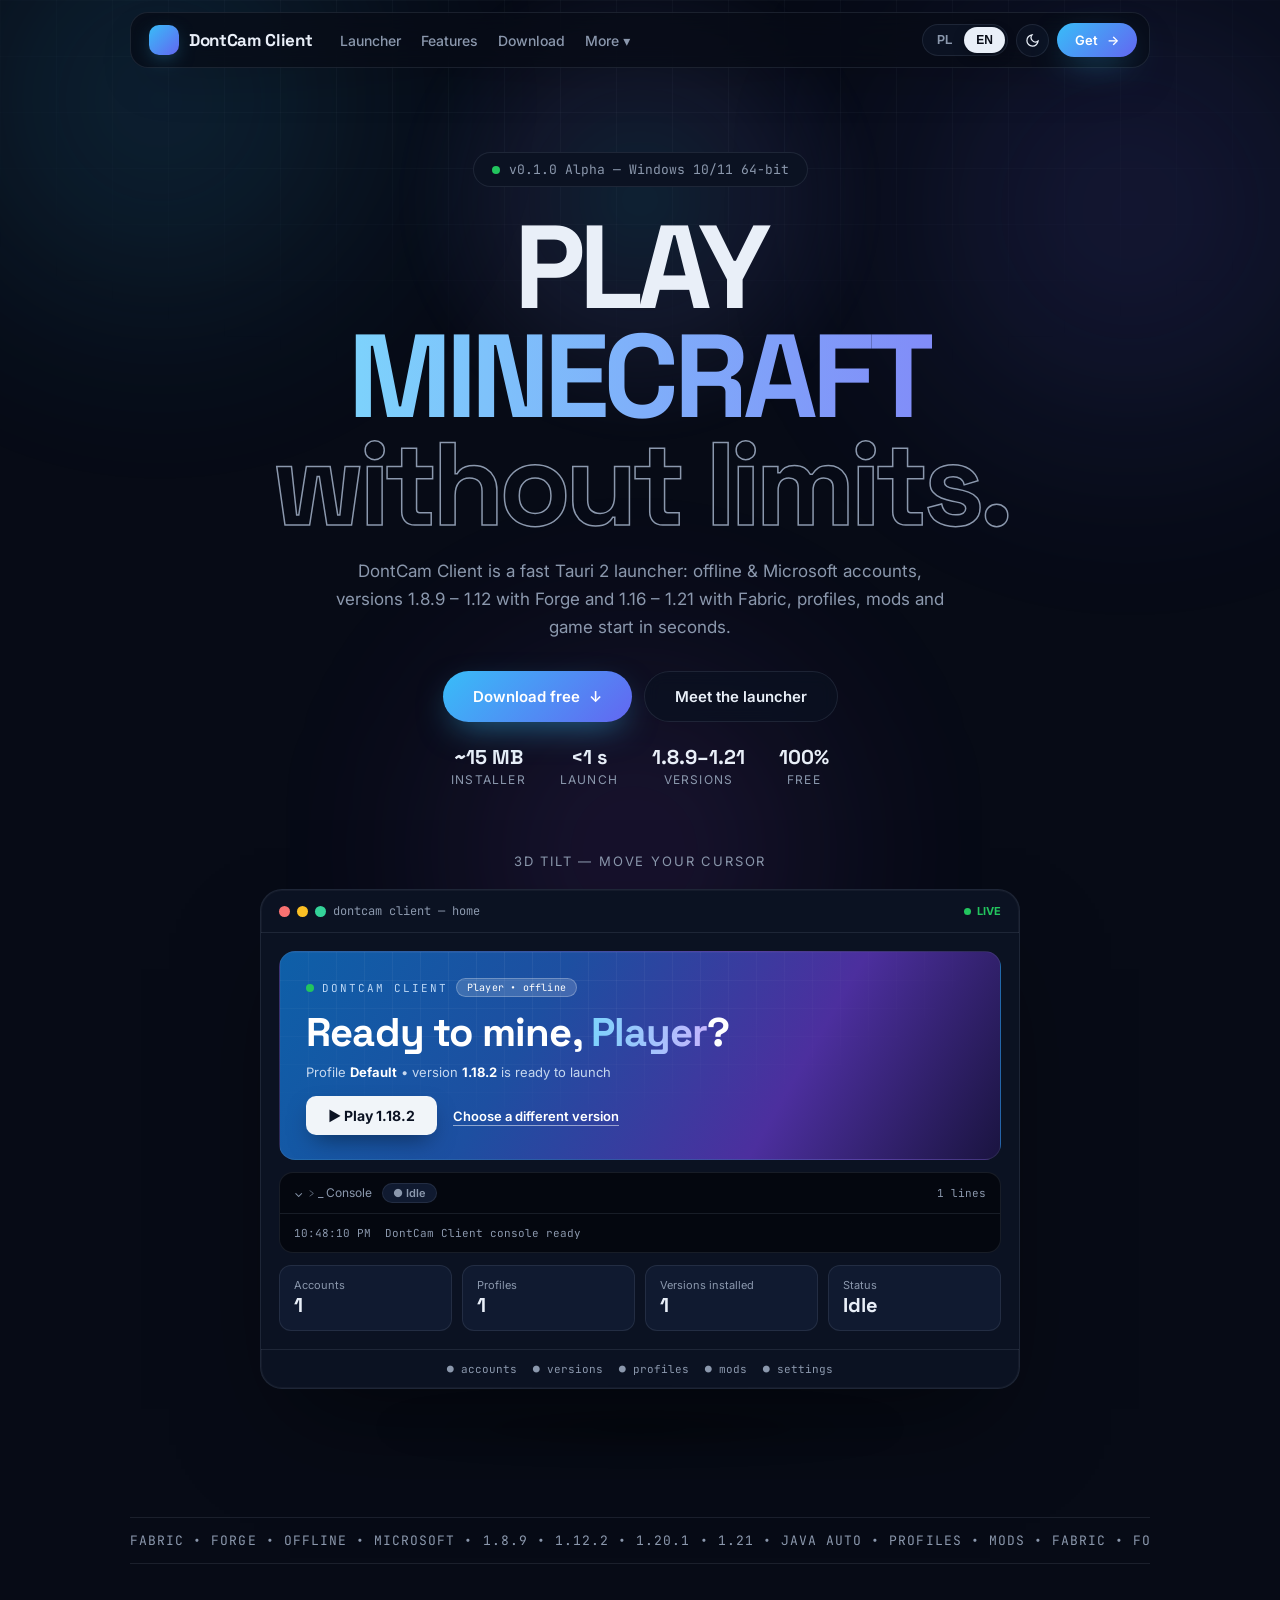
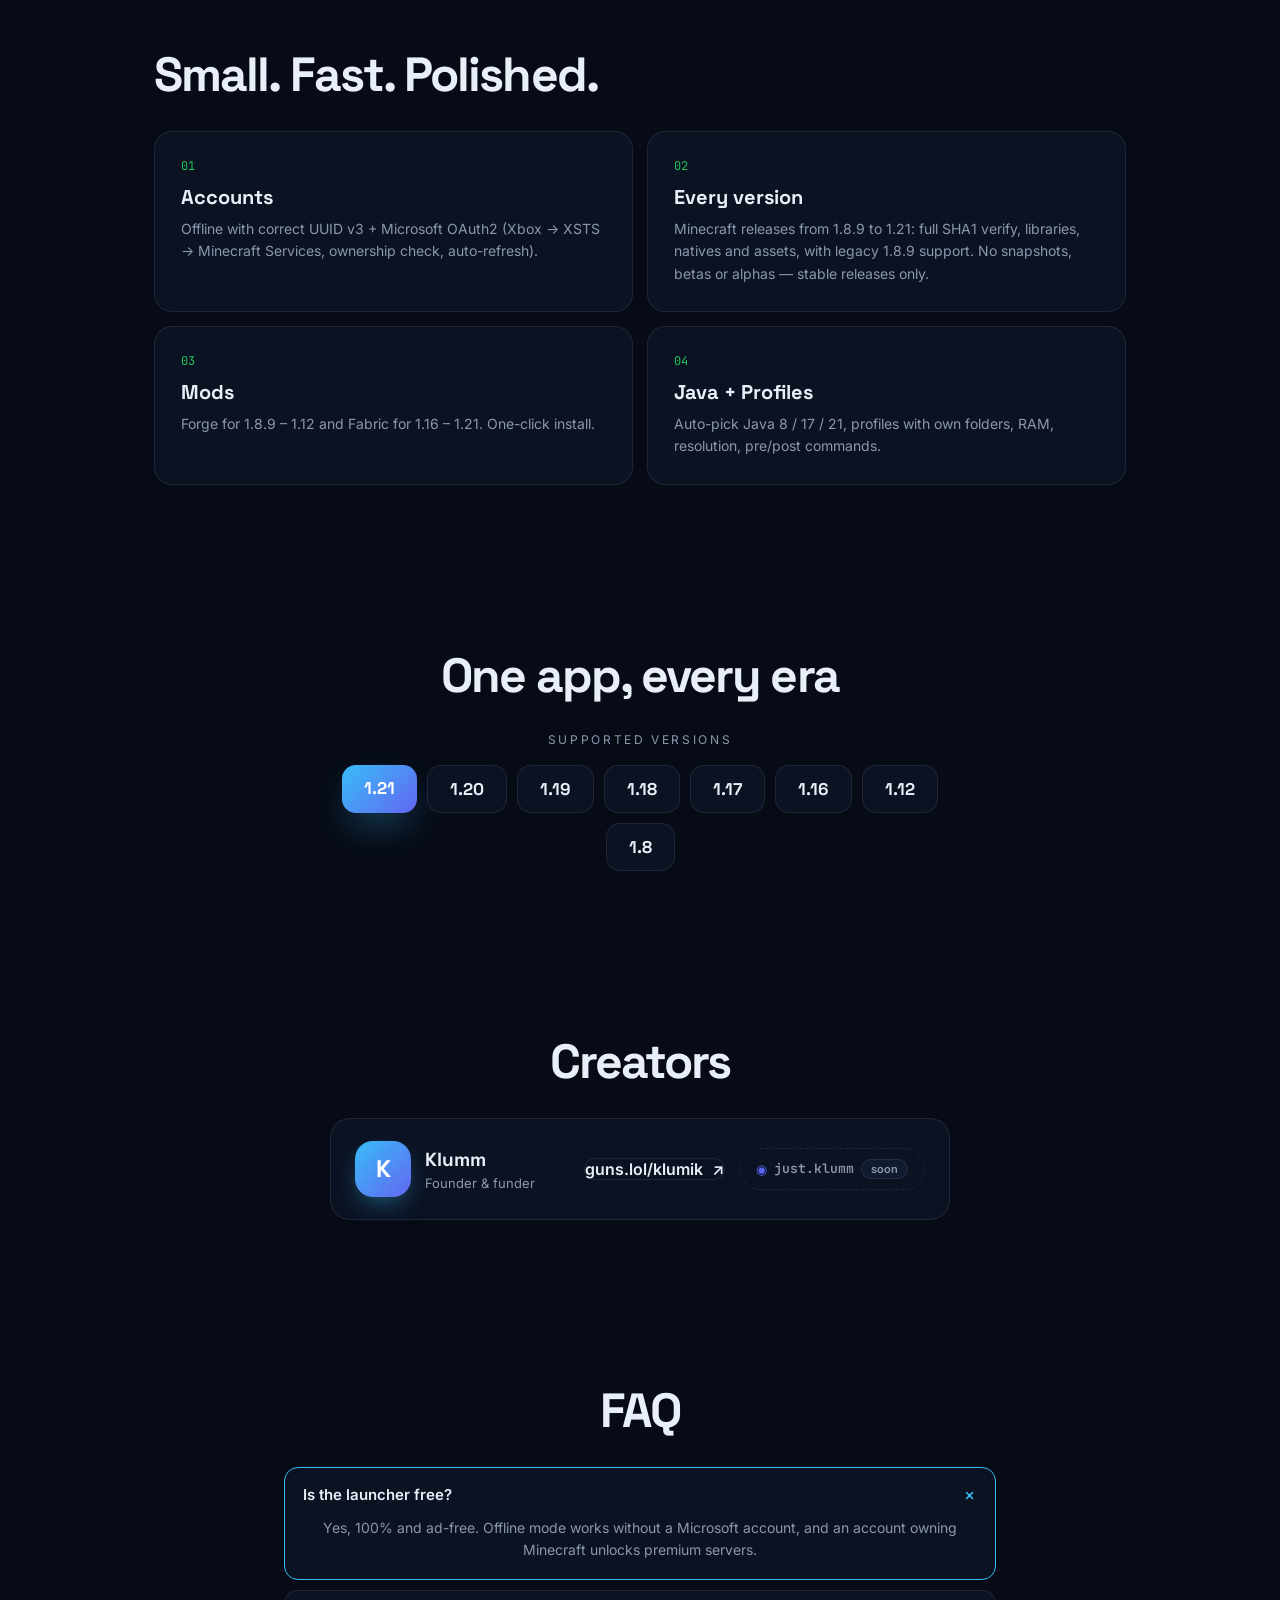
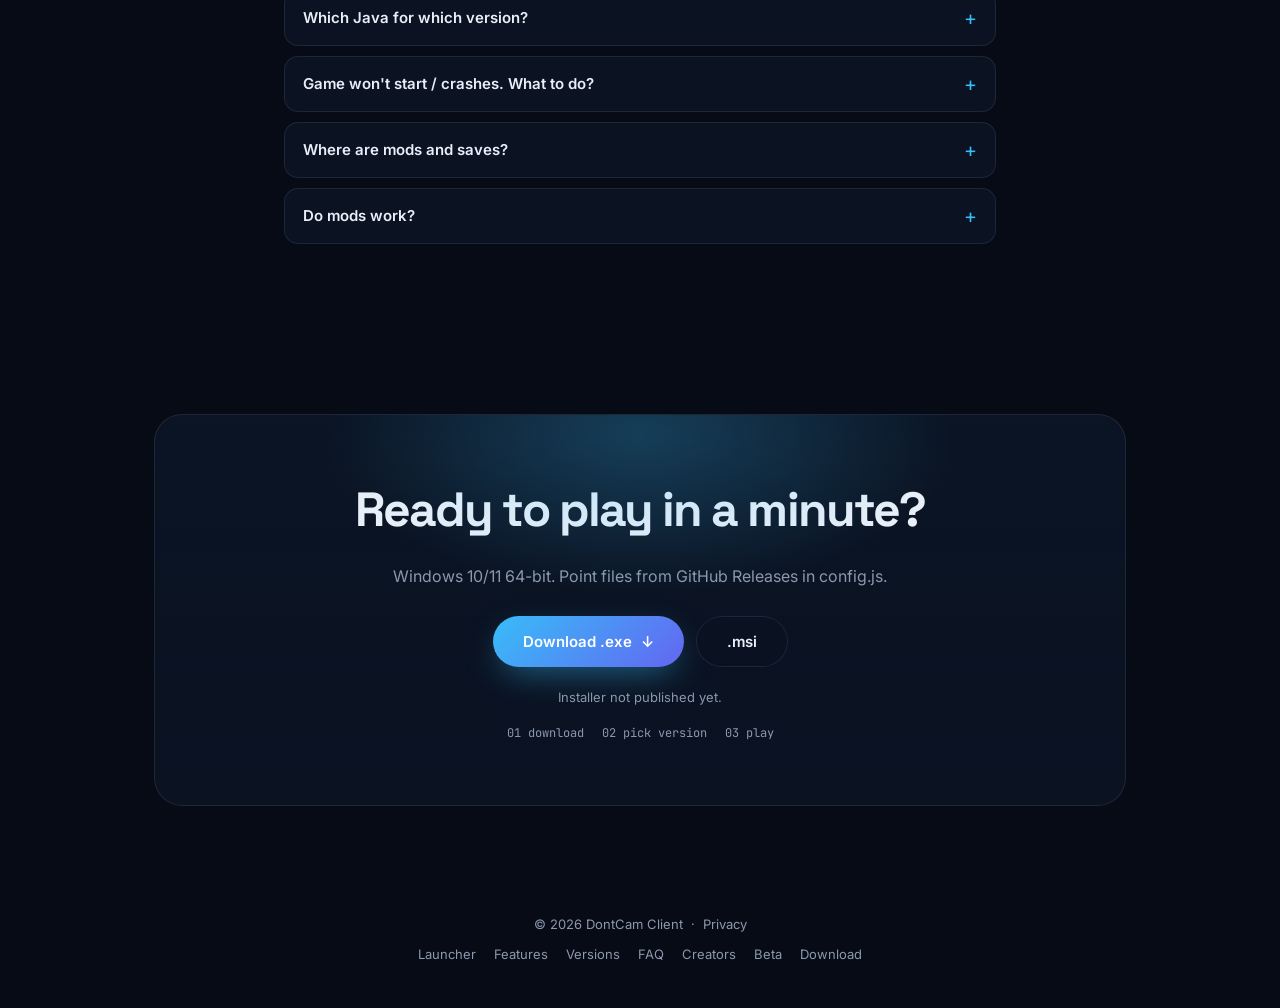
==== commit f18d7b2e: "True version support: Forge 1.8.9-1.12, Fabric 1.16-1.21, no Quilt/snapshots/26x" ====
--- a/index.html
+++ b/index.html
@@ -51,13 +51,13 @@
   <section class="wrap hero">
     <div class="badge reveal"><span class="pulse"></span><span data-pl="v0.1.0 Alpha — Windows 10/11 64-bit" data-en="v0.1.0 Alpha — Windows 10/11 64-bit">v0.1.0 Alpha — Windows 10/11 64-bit</span></div>
     <h1 class="reveal d1"><span data-pl="GRAJ W" data-en="PLAY">PLAY</span><br /><span class="grad">MINECRAFT</span><br /><span class="stroke" data-pl="bez limitów." data-en="without limits.">without limits.</span></h1>
-    <p class="lead reveal d2" data-pl="DontCam Client to szybki launcher w Tauri 2: konta offline i Microsoft, wersje 1.8.9 – 1.21+, Fabric / Quilt / Forge, profile, mody i start gry w kilka sekund." data-en="DontCam Client is a fast Tauri 2 launcher: offline & Microsoft accounts, versions 1.8.9 – 1.21+, Fabric / Quilt / Forge, profiles, mods and game start in seconds.">DontCam Client is a fast Tauri 2 launcher: offline & Microsoft accounts, versions 1.8.9 – 1.21+, Fabric / Quilt / Forge, profiles, mods and game start in seconds.</p>
+    <p class="lead reveal d2" data-pl="DontCam Client to szybki launcher w Tauri 2: konta offline i Microsoft, wersje 1.8.9 – 1.12 z Forge oraz 1.16 – 1.21 z Fabric, profile, mody i start gry w kilka sekund." data-en="DontCam Client is a fast Tauri 2 launcher: offline & Microsoft accounts, versions 1.8.9 – 1.12 with Forge and 1.16 – 1.21 with Fabric, profiles, mods and game start in seconds.">DontCam Client is a fast Tauri 2 launcher: offline & Microsoft accounts, versions 1.8.9 – 1.12 with Forge and 1.16 – 1.21 with Fabric, profiles, mods and game start in seconds.</p>
     <div class="cta reveal d3">
       <a href="#download" class="btn btn-glow btn-lg magnet"><span data-pl="Pobierz za darmo" data-en="Download free">Download free</span><i>↓</i></a>
       <a href="#client" class="btn btn-line btn-lg magnet"><span data-pl="Poznaj launchera" data-en="Meet the launcher">Meet the launcher</span></a>
     </div>
     <div class="mini-stats reveal d4">
-      <div><strong>~15 MB</strong><span>installer</span></div><div><strong>&lt;1 s</strong><span data-pl="start" data-en="launch">launch</span></div><div><strong>1.8.9–1.21+</strong><span>versions</span></div><div><strong>100%</strong><span>free</span></div>
+      <div><strong>~15 MB</strong><span>installer</span></div><div><strong>&lt;1 s</strong><span data-pl="start" data-en="launch">launch</span></div><div><strong>1.8.9–1.21</strong><span>versions</span></div><div><strong>100%</strong><span>free</span></div>
     </div>
   </section>
 
@@ -92,15 +92,15 @@
     </div>
   </section>
 
-  <div class="wrap marquee" aria-hidden="true"><div class="track"><span>FABRIC • FORGE • QUILT • OFFLINE • MICROSOFT • 1.8.9 • 1.12.2 • 1.20.1 • 1.21+ • JAVA AUTO • PROFILES • MODS •&nbsp;</span><span>FABRIC • FORGE • QUILT • OFFLINE • MICROSOFT • 1.8.9 • 1.12.2 • 1.20.1 • 1.21+ • JAVA AUTO • PROFILES • MODS •&nbsp;</span></div></div>
+  <div class="wrap marquee" aria-hidden="true"><div class="track"><span>FABRIC • FORGE • OFFLINE • MICROSOFT • 1.8.9 • 1.12.2 • 1.20.1 • 1.21 • JAVA AUTO • PROFILES • MODS •&nbsp;</span><span>FABRIC • FORGE • OFFLINE • MICROSOFT • 1.8.9 • 1.12.2 • 1.20.1 • 1.21 • JAVA AUTO • PROFILES • MODS •&nbsp;</span></div></div>
 
   <!-- FEATURES -->
   <section id="features" class="wrap section">
     <h2 class="reveal" data-pl="Mały. Szybki. Dopracowany." data-en="Small. Fast. Polished.">Small. Fast. Polished.</h2>
     <div class="grid">
       <article class="card spot reveal"><div class="n">01</div><h3 data-pl="Konta" data-en="Accounts">Accounts</h3><p data-pl="Offline z poprawnym UUID v3 + Microsoft OAuth2 (Xbox → XSTS → Minecraft Services, check posiadania gry, auto-refresh)." data-en="Offline with correct UUID v3 + Microsoft OAuth2 (Xbox → XSTS → Minecraft Services, ownership check, auto-refresh).">Offline with correct UUID v3 + Microsoft OAuth2 (Xbox → XSTS → Minecraft Services, ownership check, auto-refresh).</p></article>
-      <article class="card spot reveal d1"><div class="n">02</div><h3 data-pl="Wszystkie wersje" data-en="Every version">Every version</h3><p data-pl="Pełny manifest Mojang: releasy, snapshoty, bety, alfy. SHA1, biblioteki, natives, assety, legacy 1.8.9." data-en="Full Mojang manifest: releases, snapshots, betas, alphas. SHA1, libraries, natives, assets, legacy 1.8.9.">Full Mojang manifest: releases, snapshots, betas, alphas. SHA1, libraries, natives, assets, legacy 1.8.9.</p></article>
-      <article class="card spot reveal d2"><div class="n">03</div><h3>Mods</h3><p>Fabric / Quilt one-click + Forge headless installer.</p></article>
+      <article class="card spot reveal d1"><div class="n">02</div><h3 data-pl="Wszystkie wersje" data-en="Every version">Every version</h3><p data-pl="Wydania Minecraft od 1.8.9 do 1.21: pełna weryfikacja SHA1, biblioteki, natives i assety, ze wsparciem legacy 1.8.9. Bez snapshotów, bet i alf — tylko stabilne wydania." data-en="Minecraft releases from 1.8.9 to 1.21: full SHA1 verify, libraries, natives and assets, with legacy 1.8.9 support. No snapshots, betas or alphas — stable releases only.">Minecraft releases from 1.8.9 to 1.21: full SHA1 verify, libraries, natives and assets, with legacy 1.8.9 support. No snapshots, betas or alphas — stable releases only.</p></article>
+      <article class="card spot reveal d2"><div class="n">03</div><h3>Mods</h3><p data-pl="Forge dla 1.8.9 – 1.12 oraz Fabric dla 1.16 – 1.21. Instalacja jednym klikiem." data-en="Forge for 1.8.9 – 1.12 and Fabric for 1.16 – 1.21. One-click install.">Forge for 1.8.9 – 1.12 and Fabric for 1.16 – 1.21. One-click install.</p></article>
       <article class="card spot reveal d3"><div class="n">04</div><h3>Java + Profiles</h3><p data-pl="Auto-dobór Javy 8 / 17 / 21, profile z własnym folderem, RAM, rozdzielczość, komendy pre/post." data-en="Auto-pick Java 8 / 17 / 21, profiles with own folders, RAM, resolution, pre/post commands.">Auto-pick Java 8 / 17 / 21, profiles with own folders, RAM, resolution, pre/post commands.</p></article>
     </div>
   </section>
@@ -110,9 +110,6 @@
     <h2 class="reveal" data-pl="Jedna apka, każda era" data-en="One app, every era">One app, every era</h2>
     <p class="ver-label reveal" data-pl="Wspierane wersje" data-en="Supported versions">Supported versions</p>
     <div class="timeline reveal d1 mono">
-      <div class="t"><b>26.3</b></div>
-      <div class="t"><b>26.2</b></div>
-      <div class="t"><b>26.1</b></div>
       <div class="t on"><b>1.21</b></div>
       <div class="t"><b>1.20</b></div>
       <div class="t"><b>1.19</b></div>
@@ -161,7 +158,7 @@
       </details>
       <details>
         <summary data-pl="Czy działają mody?" data-en="Do mods work?">Do mods work?</summary>
-        <p data-pl="Tak: Fabric i Quilt jednym klikiem, Forge przez instalator (pierwsza instalacja trwa kilka minut)." data-en="Yes: Fabric and Quilt in one click, Forge via installer (first install takes a few minutes).">Yes: Fabric and Quilt in one click, Forge via installer (first install takes a few minutes).</p>
+        <p data-pl="Tak: Forge dla wersji 1.8.9 – 1.12 i Fabric dla 1.16 – 1.21. Instalacja jednym klikiem (pierwsza instalacja Forge trwa kilka minut)." data-en="Yes: Forge for versions 1.8.9 – 1.12 and Fabric for 1.16 – 1.21. One-click install (first Forge install takes a few minutes).">Yes: Forge for versions 1.8.9 – 1.12 and Fabric for 1.16 – 1.21. One-click install (first Forge install takes a few minutes).</p>
       </details>
     </div>
   </section>
--- a/styles.css
+++ b/styles.css
@@ -179,6 +179,11 @@
 .beta-box{position:relative;overflow:hidden}
 .beta-box::before{content:"";position:absolute;top:0;left:10%;right:10%;height:2px;background:linear-gradient(90deg,transparent,#38bdf8,#818cf8,transparent)}
 #betaContent .btn{margin-top:4px;padding:15px 34px;font-size:15px}
+.beta-desc{color:var(--mut);font-size:14px;line-height:1.65;max-width:440px;margin:0 auto 18px}
+.beta-facts{display:grid;gap:8px;max-width:380px;margin:0 auto 22px;text-align:left}
+.beta-facts div{display:flex;align-items:center;gap:10px;background:var(--pill);border:1px solid var(--line);border-radius:12px;padding:10px 14px;font-size:13px}
+.beta-facts i{font-style:normal;color:#38bdf8;font-weight:700}
+.beta-feedback{color:var(--mut);font-size:13px;margin-top:10px}
 #betaContent .beta-list{text-align:left;max-width:340px;margin:0 auto 22px}
 .beta-list{list-style:none;padding:0;margin:0 0 20px;display:grid;gap:8px;color:var(--mut);font-size:14px}
 .beta-list li::before{content:"✓ ";color:#38bdf8;font-weight:700}
@@ -196,7 +201,9 @@
   .grid{grid-template-columns:1fr}
   .lc-stats{grid-template-columns:1fr 1fr}
   .hero{padding:64px 20px 10px}
-  .nav-inner{gap:10px}
+  .nav-inner{gap:10px;padding:10px 10px 10px 14px}
+  .nav-actions .btn{display:none}
+  .lang button{padding:5px 9px}
   .brand{font-size:15px}
   .cta .btn-lg{width:100%;justify-content:center}
   .mini-stats{gap:18px}
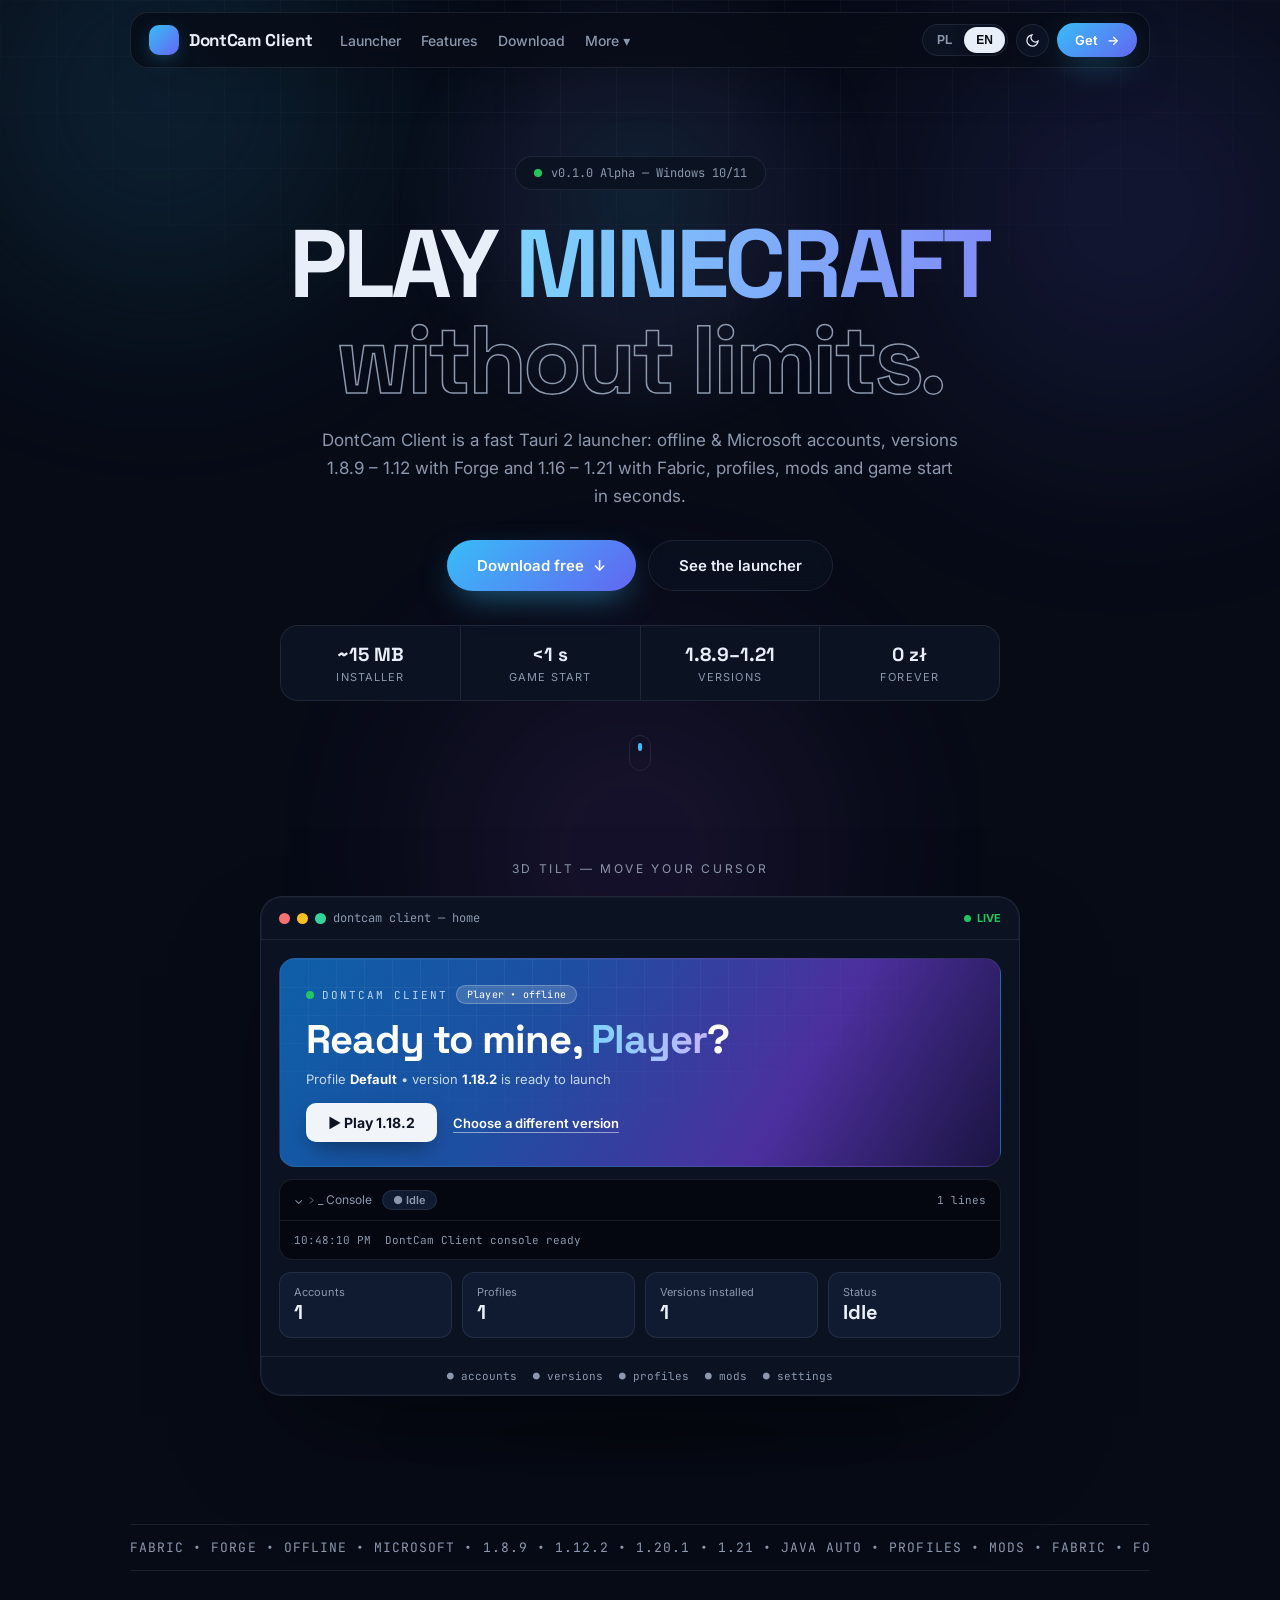
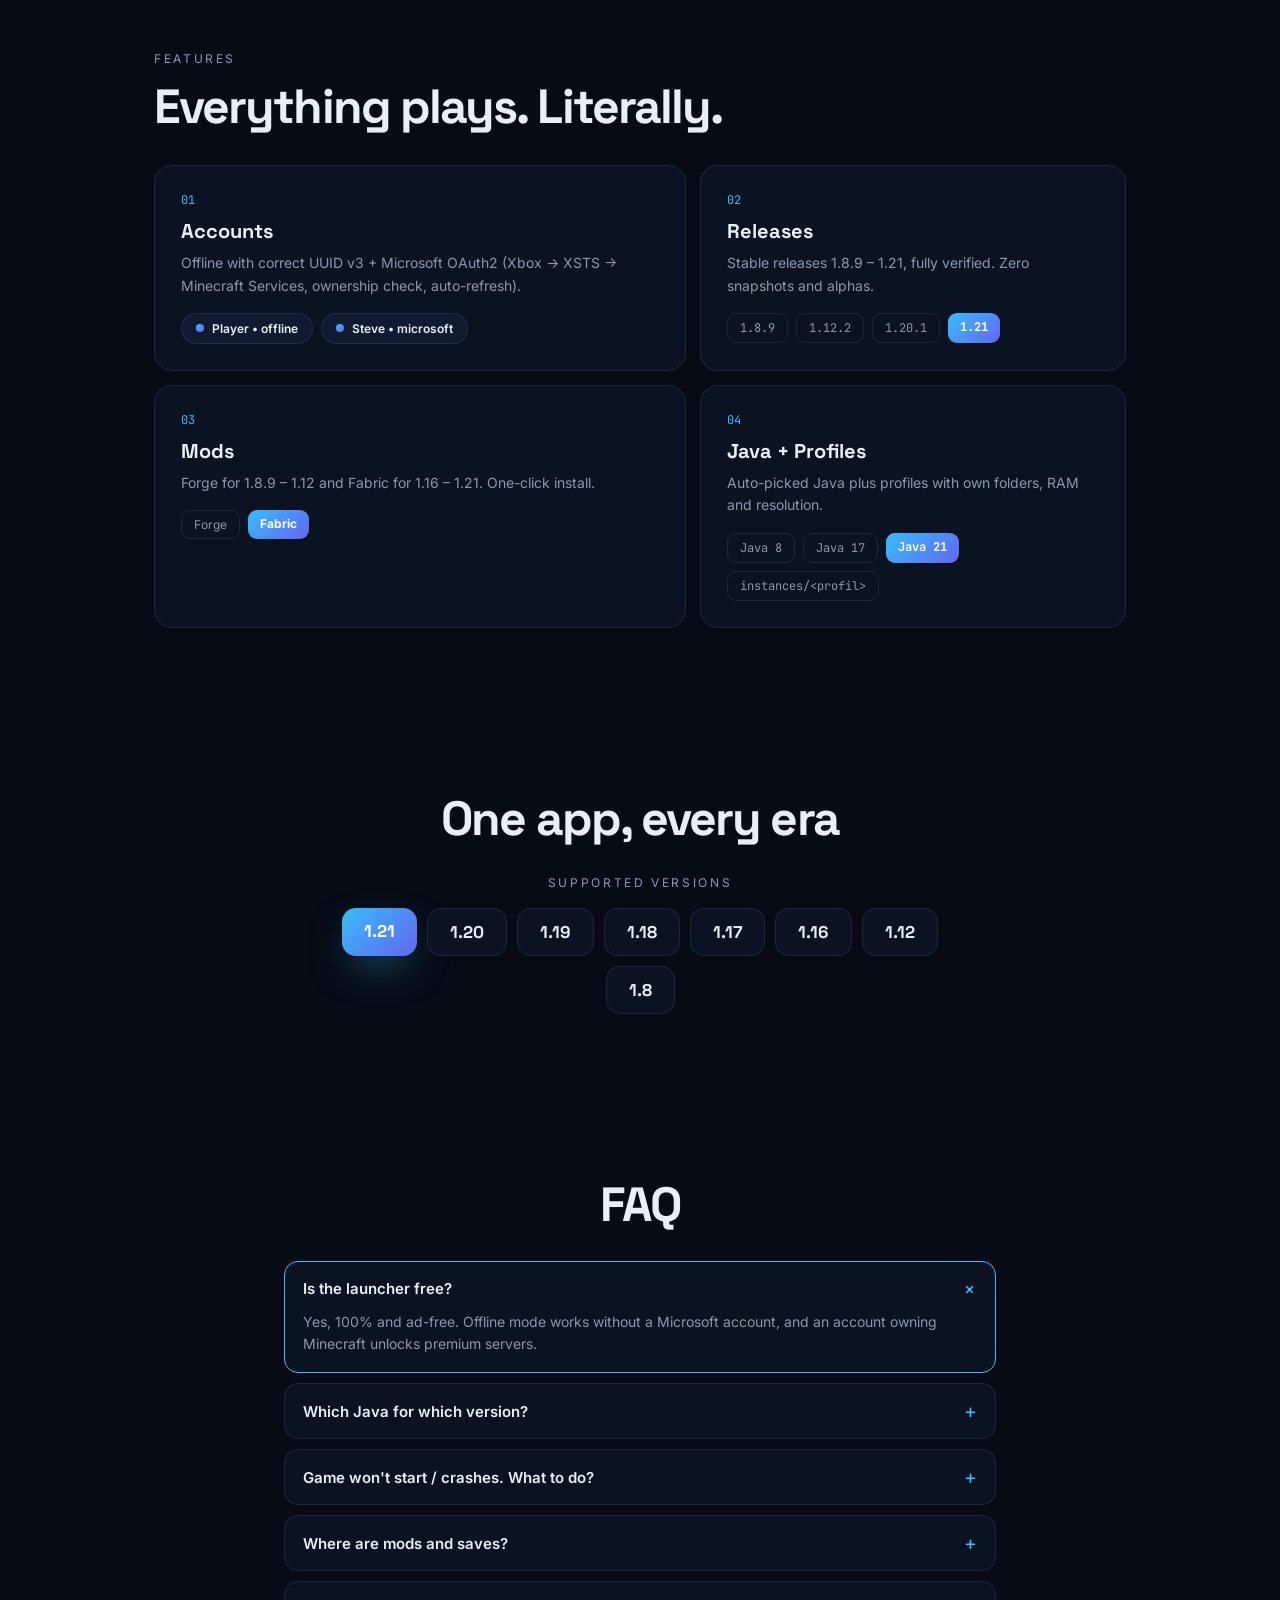
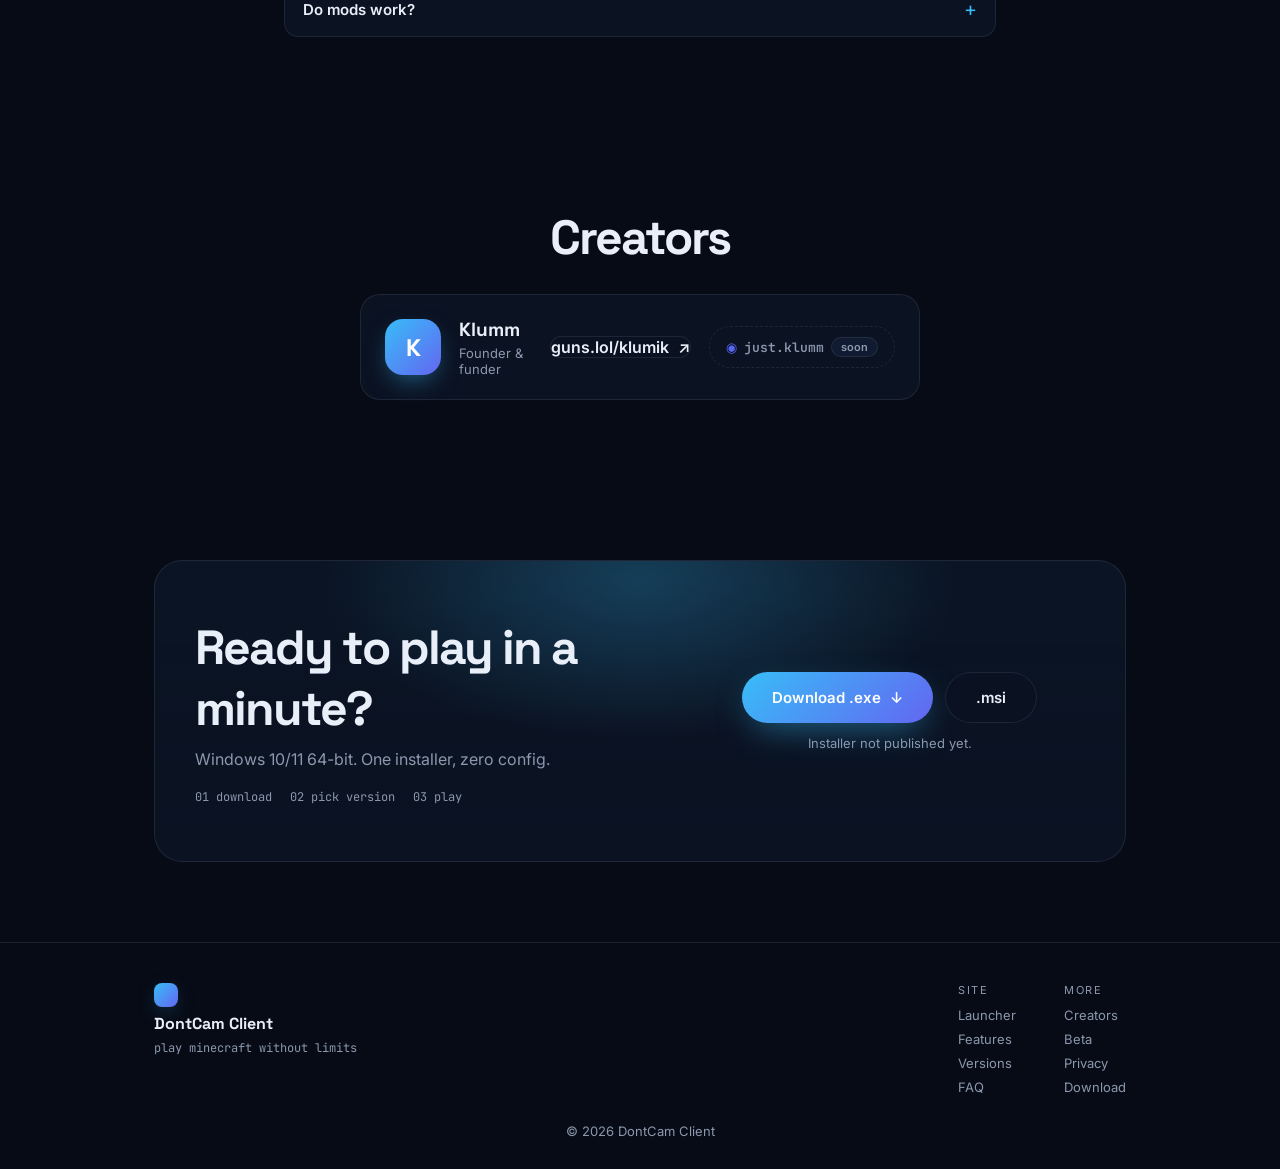
==== commit 69a66e5f: "Rebuilt layout: one-line hero, bento features, split download, footer columns" ====
--- a/index.html
+++ b/index.html
@@ -4,7 +4,7 @@
 <meta charset="UTF-8" />
 <meta name="viewport" content="width=device-width, initial-scale=1.0" />
 <title>DontCam Client — Minecraft Launcher</title>
-<meta name="description" content="DontCam Client — fast, beautiful Minecraft launcher. Offline & Microsoft, 1.8.9–1.21+, Fabric / Forge." />
+<meta name="description" content="DontCam Client — fast, beautiful Minecraft launcher. Offline & Microsoft, 1.8.9–1.21, Forge / Fabric." />
 <link rel="icon" type="image/svg+xml" href="favicon.svg" />
 <link rel="preconnect" href="https://fonts.googleapis.com">
 <link rel="preconnect" href="https://fonts.gstatic.com" crossorigin>
@@ -49,19 +49,25 @@
 <main id="top">
   <!-- HERO -->
   <section class="wrap hero">
-    <div class="badge reveal"><span class="pulse"></span><span data-pl="v0.1.0 Alpha — Windows 10/11 64-bit" data-en="v0.1.0 Alpha — Windows 10/11 64-bit">v0.1.0 Alpha — Windows 10/11 64-bit</span></div>
-    <h1 class="reveal d1"><span data-pl="GRAJ W" data-en="PLAY">PLAY</span><br /><span class="grad">MINECRAFT</span><br /><span class="stroke" data-pl="bez limitów." data-en="without limits.">without limits.</span></h1>
-    <p class="lead reveal d2" data-pl="DontCam Client to szybki launcher w Tauri 2: konta offline i Microsoft, wersje 1.8.9 – 1.12 z Forge oraz 1.16 – 1.21 z Fabric, profile, mody i start gry w kilka sekund." data-en="DontCam Client is a fast Tauri 2 launcher: offline & Microsoft accounts, versions 1.8.9 – 1.12 with Forge and 1.16 – 1.21 with Fabric, profiles, mods and game start in seconds.">DontCam Client is a fast Tauri 2 launcher: offline & Microsoft accounts, versions 1.8.9 – 1.12 with Forge and 1.16 – 1.21 with Fabric, profiles, mods and game start in seconds.</p>
-    <div class="cta reveal d3">
-      <a href="#download" class="btn btn-glow btn-lg magnet"><span data-pl="Pobierz za darmo" data-en="Download free">Download free</span><i>↓</i></a>
-      <a href="#client" class="btn btn-line btn-lg magnet"><span data-pl="Poznaj launchera" data-en="Meet the launcher">Meet the launcher</span></a>
-    </div>
-    <div class="mini-stats reveal d4">
-      <div><strong>~15 MB</strong><span>installer</span></div><div><strong>&lt;1 s</strong><span data-pl="start" data-en="launch">launch</span></div><div><strong>1.8.9–1.21</strong><span>versions</span></div><div><strong>100%</strong><span>free</span></div>
-    </div>
-  </section>
-
-  <!-- EYE-TRACKING LAUNCHER -->
+    <div class="hero-top">
+      <div class="badge reveal"><span class="pulse"></span><span class="mono" data-pl="v0.1.0 Alpha — Windows 10/11" data-en="v0.1.0 Alpha — Windows 10/11">v0.1.0 Alpha — Windows 10/11</span></div>
+      <h1 class="reveal d1"><span data-pl="GRAJ W" data-en="PLAY">PLAY</span> <span class="grad">MINECRAFT</span> <span class="stroke" data-pl="bez limitów." data-en="without limits.">without limits.</span></h1>
+      <p class="lead reveal d2" data-pl="DontCam Client to szybki launcher w Tauri 2: konta offline i Microsoft, wersje 1.8.9 – 1.12 z Forge oraz 1.16 – 1.21 z Fabric, profile, mody i start gry w kilka sekund." data-en="DontCam Client is a fast Tauri 2 launcher: offline & Microsoft accounts, versions 1.8.9 – 1.12 with Forge and 1.16 – 1.21 with Fabric, profiles, mods and game start in seconds.">DontCam Client is a fast Tauri 2 launcher: offline & Microsoft accounts, versions 1.8.9 – 1.12 with Forge and 1.16 – 1.21 with Fabric, profiles, mods and game start in seconds.</p>
+      <div class="cta reveal d3">
+        <a href="#download" class="btn btn-glow btn-lg magnet"><span data-pl="Pobierz za darmo" data-en="Download free">Download free</span><i>↓</i></a>
+        <a href="#client" class="btn btn-line btn-lg magnet"><span data-pl="Zobacz launchera" data-en="See the launcher">See the launcher</span></a>
+      </div>
+    </div>
+    <div class="hero-strip reveal d4">
+      <div><strong>~15 MB</strong><span>installer</span></div>
+      <div><strong>&lt;1 s</strong><span data-pl="start gry" data-en="game start">game start</span></div>
+      <div><strong>1.8.9–1.21</strong><span>versions</span></div>
+      <div><strong>0 zł</strong><span data-pl="na zawsze" data-en="forever">forever</span></div>
+    </div>
+    <div class="scroll-hint reveal d4" aria-hidden="true"><span></span></div>
+  </section>
+
+  <!-- LAUNCHER -->
   <section id="client" class="wrap stage-section">
     <p class="kicker reveal" data-pl="3D tilt — rusz kursorem" data-en="3D tilt — move your cursor">3D tilt — move your cursor</p>
     <div class="stage reveal d1" id="stage">
@@ -94,14 +100,37 @@
 
   <div class="wrap marquee" aria-hidden="true"><div class="track"><span>FABRIC • FORGE • OFFLINE • MICROSOFT • 1.8.9 • 1.12.2 • 1.20.1 • 1.21 • JAVA AUTO • PROFILES • MODS •&nbsp;</span><span>FABRIC • FORGE • OFFLINE • MICROSOFT • 1.8.9 • 1.12.2 • 1.20.1 • 1.21 • JAVA AUTO • PROFILES • MODS •&nbsp;</span></div></div>
 
-  <!-- FEATURES -->
+  <!-- FEATURES BENTO -->
   <section id="features" class="wrap section">
-    <h2 class="reveal" data-pl="Mały. Szybki. Dopracowany." data-en="Small. Fast. Polished.">Small. Fast. Polished.</h2>
-    <div class="grid">
-      <article class="card spot reveal"><div class="n">01</div><h3 data-pl="Konta" data-en="Accounts">Accounts</h3><p data-pl="Offline z poprawnym UUID v3 + Microsoft OAuth2 (Xbox → XSTS → Minecraft Services, check posiadania gry, auto-refresh)." data-en="Offline with correct UUID v3 + Microsoft OAuth2 (Xbox → XSTS → Minecraft Services, ownership check, auto-refresh).">Offline with correct UUID v3 + Microsoft OAuth2 (Xbox → XSTS → Minecraft Services, ownership check, auto-refresh).</p></article>
-      <article class="card spot reveal d1"><div class="n">02</div><h3 data-pl="Wszystkie wersje" data-en="Every version">Every version</h3><p data-pl="Wydania Minecraft od 1.8.9 do 1.21: pełna weryfikacja SHA1, biblioteki, natives i assety, ze wsparciem legacy 1.8.9. Bez snapshotów, bet i alf — tylko stabilne wydania." data-en="Minecraft releases from 1.8.9 to 1.21: full SHA1 verify, libraries, natives and assets, with legacy 1.8.9 support. No snapshots, betas or alphas — stable releases only.">Minecraft releases from 1.8.9 to 1.21: full SHA1 verify, libraries, natives and assets, with legacy 1.8.9 support. No snapshots, betas or alphas — stable releases only.</p></article>
-      <article class="card spot reveal d2"><div class="n">03</div><h3>Mods</h3><p data-pl="Forge dla 1.8.9 – 1.12 oraz Fabric dla 1.16 – 1.21. Instalacja jednym klikiem." data-en="Forge for 1.8.9 – 1.12 and Fabric for 1.16 – 1.21. One-click install.">Forge for 1.8.9 – 1.12 and Fabric for 1.16 – 1.21. One-click install.</p></article>
-      <article class="card spot reveal d3"><div class="n">04</div><h3>Java + Profiles</h3><p data-pl="Auto-dobór Javy 8 / 17 / 21, profile z własnym folderem, RAM, rozdzielczość, komendy pre/post." data-en="Auto-pick Java 8 / 17 / 21, profiles with own folders, RAM, resolution, pre/post commands.">Auto-pick Java 8 / 17 / 21, profiles with own folders, RAM, resolution, pre/post commands.</p></article>
+    <div class="sec-head reveal">
+      <p class="kicker left" data-pl="Funkcje" data-en="Features">Features</p>
+      <h2 data-pl="Wszystko gra. Dosłownie." data-en="Everything plays. Literally.">Everything plays. Literally.</h2>
+    </div>
+    <div class="bento">
+      <article class="card spot reveal b-wide">
+        <div class="n">01</div>
+        <h3 data-pl="Konta" data-en="Accounts">Accounts</h3>
+        <p data-pl="Offline z poprawnym UUID v3 + Microsoft OAuth2 (Xbox → XSTS → Minecraft Services, check posiadania gry, auto-refresh)." data-en="Offline with correct UUID v3 + Microsoft OAuth2 (Xbox → XSTS → Minecraft Services, ownership check, auto-refresh).">Offline with correct UUID v3 + Microsoft OAuth2 (Xbox → XSTS → Minecraft Services, ownership check, auto-refresh).</p>
+        <div class="mini-row"><span class="chip"><i></i>Player • offline</span><span class="chip"><i></i>Steve • microsoft</span></div>
+      </article>
+      <article class="card spot reveal d1">
+        <div class="n">02</div>
+        <h3 data-pl="Wydania" data-en="Releases">Releases</h3>
+        <p data-pl="Stabilne wydania 1.8.9 – 1.21 z pełną weryfikacją. Zero snapshotów i alf." data-en="Stable releases 1.8.9 – 1.21, fully verified. Zero snapshots and alphas.">Stable releases 1.8.9 – 1.21, fully verified. Zero snapshots and alphas.</p>
+        <div class="mini-row"><span class="tag mono">1.8.9</span><span class="tag mono">1.12.2</span><span class="tag mono">1.20.1</span><span class="tag mono on">1.21</span></div>
+      </article>
+      <article class="card spot reveal d2">
+        <div class="n">03</div>
+        <h3 data-pl="Mody" data-en="Mods">Mods</h3>
+        <p data-pl="Forge dla 1.8.9 – 1.12 oraz Fabric dla 1.16 – 1.21. Instalacja jednym klikiem." data-en="Forge for 1.8.9 – 1.12 and Fabric for 1.16 – 1.21. One-click install.">Forge for 1.8.9 – 1.12 and Fabric for 1.16 – 1.21. One-click install.</p>
+        <div class="mini-row"><span class="tag">Forge</span><span class="tag on">Fabric</span></div>
+      </article>
+      <article class="card spot reveal d3 b-wide">
+        <div class="n">04</div>
+        <h3>Java + Profiles</h3>
+        <p data-pl="Auto-dobór Javy i profile z własnym folderem, pamięcią RAM i rozdzielczością." data-en="Auto-picked Java plus profiles with own folders, RAM and resolution.">Auto-picked Java plus profiles with own folders, RAM and resolution.</p>
+        <div class="mini-row"><span class="tag mono">Java 8</span><span class="tag mono">Java 17</span><span class="tag mono on">Java 21</span><span class="tag mono">instances/&lt;profil&gt;</span></div>
+      </article>
     </div>
   </section>
 
@@ -121,6 +150,34 @@
     </div>
   </section>
 
+  <!-- FAQ -->
+  <section id="faq" class="wrap section slim" style="max-width:760px">
+    <h2 class="reveal">FAQ</h2>
+    <div class="faq reveal d1">
+      <details open>
+        <summary data-pl="Czy launcher jest darmowy?" data-en="Is the launcher free?">Is the launcher free?</summary>
+        <p data-pl="Tak, w 100% i bez reklam. Tryb offline działa bez konta Microsoft, a konto z kupionym Minecraftem odblokowuje serwery premium." data-en="Yes, 100% and ad-free. Offline mode works without a Microsoft account, and an account owning Minecraft unlocks premium servers.">Yes, 100% and ad-free. Offline mode works without a Microsoft account, and an account owning Minecraft unlocks premium servers.</p>
+      </details>
+      <details>
+        <summary data-pl="Jaka Java do jakiej wersji?" data-en="Which Java for which version?">Which Java for which version?</summary>
+        <p class="mono">1.8.9 / 1.12.2 → Java 8 &nbsp;•&nbsp; 1.20.1 → Java 17 &nbsp;•&nbsp; 1.21 → Java 21</p>
+        <p data-pl="Launcher sam wykrywa i dobiera Javę, ale możesz wskazać własną w Ustawieniach." data-en="The launcher detects and picks Java automatically, or you can point to your own in Settings.">The launcher detects and picks Java automatically, or you can point to your own in Settings.</p>
+      </details>
+      <details>
+        <summary data-pl="Gra nie startuje / crashuje. Co robić?" data-en="Game won't start / crashes. What to do?">Game won't start / crashes. What to do?</summary>
+        <p data-pl="W 9/10 przypadków to zła wersja Javy (patrz wyżej). Dalej sprawdź: ilość RAM w profilu, log w konsoli launchera po starcie i czy wersja dokończyła pobieranie." data-en="9 times out of 10 it's the wrong Java version (see above). Then check: RAM amount in the profile, the launcher console log after launch, and whether the version finished downloading.">9 times out of 10 it's the wrong Java version (see above). Then check: RAM amount in the profile, the launcher console log after launch, and whether the version finished downloading.</p>
+      </details>
+      <details>
+        <summary data-pl="Gdzie są mody i zapisane światy?" data-en="Where are mods and saves?">Where are mods and saves?</summary>
+        <p class="mono">%APPDATA%/DontCam Client/instances/&lt;profil&gt;/{mods, resourcepacks, saves}</p>
+      </details>
+      <details>
+        <summary data-pl="Czy działają mody?" data-en="Do mods work?">Do mods work?</summary>
+        <p data-pl="Tak: Forge dla wersji 1.8.9 – 1.12 i Fabric dla 1.16 – 1.21. Instalacja jednym klikiem (pierwsza instalacja Forge trwa kilka minut)." data-en="Yes: Forge for versions 1.8.9 – 1.12 and Fabric for 1.16 – 1.21. One-click install (first Forge install takes a few minutes).">Yes: Forge for versions 1.8.9 – 1.12 and Fabric for 1.16 – 1.21. One-click install (first Forge install takes a few minutes).</p>
+      </details>
+    </div>
+  </section>
+
   <!-- CREATORS -->
   <section id="creators" class="wrap section slim">
     <h2 class="reveal" data-pl="Twórcy" data-en="Creators">Creators</h2>
@@ -135,61 +192,39 @@
     </div>
   </section>
 
-  <!-- FAQ -->
-  <section id="faq" class="wrap section slim" style="max-width:760px">
-    <h2 class="reveal">FAQ</h2>
-    <div class="faq reveal d1">
-      <details open>
-        <summary data-pl="Czy launcher jest darmowy?" data-en="Is the launcher free?">Is the launcher free?</summary>
-        <p data-pl="Tak, w 100% i bez reklam. Tryb offline działa bez konta Microsoft, a konto z kupionym Minecraftem odblokowuje serwery premium." data-en="Yes, 100% and ad-free. Offline mode works without a Microsoft account, and an account owning Minecraft unlocks premium servers.">Yes, 100% and ad-free. Offline mode works without a Microsoft account, and an account owning Minecraft unlocks premium servers.</p>
-      </details>
-      <details>
-        <summary data-pl="Jaka Java do jakiej wersji?" data-en="Which Java for which version?">Which Java for which version?</summary>
-        <p class="mono">1.8.9 / 1.12.2 → Java 8 &nbsp;•&nbsp; 1.20.1 → Java 17 &nbsp;•&nbsp; 1.21+ → Java 21</p>
-        <p data-pl="Launcher sam wykrywa i dobiera Javę, ale możesz wskazać własną w Ustawieniach." data-en="The launcher detects and picks Java automatically, or you can point to your own in Settings.">The launcher detects and picks Java automatically, or you can point to your own in Settings.</p>
-      </details>
-      <details>
-        <summary data-pl="Gra nie startuje / crashuje. Co robić?" data-en="Game won't start / crashes. What to do?">Game won't start / crashes. What to do?</summary>
-        <p data-pl="W 9/10 przypadków to zła wersja Javy (patrz wyżej). Dalej sprawdź: ilość RAM w profilu, log w konsoli launchera po starcie i czy wersja dokończyła pobieranie." data-en="9 times out of 10 it's the wrong Java version (see above). Then check: RAM amount in the profile, the launcher console log after launch, and whether the version finished downloading.">9 times out of 10 it's the wrong Java version (see above). Then check: RAM amount in the profile, the launcher console log after launch, and whether the version finished downloading.</p>
-      </details>
-      <details>
-        <summary data-pl="Gdzie są mody i zapisane światy?" data-en="Where are mods and saves?">Where are mods and saves?</summary>
-        <p class="mono">%APPDATA%/DontCam Client/instances/&lt;profil&gt;/{mods, resourcepacks, saves}</p>
-      </details>
-      <details>
-        <summary data-pl="Czy działają mody?" data-en="Do mods work?">Do mods work?</summary>
-        <p data-pl="Tak: Forge dla wersji 1.8.9 – 1.12 i Fabric dla 1.16 – 1.21. Instalacja jednym klikiem (pierwsza instalacja Forge trwa kilka minut)." data-en="Yes: Forge for versions 1.8.9 – 1.12 and Fabric for 1.16 – 1.21. One-click install (first Forge install takes a few minutes).">Yes: Forge for versions 1.8.9 – 1.12 and Fabric for 1.16 – 1.21. One-click install (first Forge install takes a few minutes).</p>
-      </details>
-    </div>
-  </section>
-
   <!-- DOWNLOAD -->
   <section id="download" class="wrap section">
     <div class="dl reveal">
       <div class="dl-glow"></div>
-      <h2 data-pl="Gotowy do gry w minutę?" data-en="Ready to play in a minute?">Ready to play in a minute?</h2>
-      <p class="sub" data-pl="Windows 10/11 64-bit. Podepnij pliki z GitHub Releases w config.js." data-en="Windows 10/11 64-bit. Point files from GitHub Releases in config.js.">Windows 10/11 64-bit. Point files from GitHub Releases in config.js.</p>
-      <div class="cta" id="dlCta">
-        <a id="dlExe" href="#" onclick="return missing(event)" class="btn btn-glow btn-lg magnet"><span data-pl="Pobierz .exe" data-en="Download .exe">Download .exe</span><i>↓</i></a>
-        <a id="dlMsi" href="#" onclick="return missing(event)" class="btn btn-line btn-lg"><span>.msi</span></a>
-      </div>
-      <p id="dlNote" class="note" data-pl="Instalator jeszcze nieopublikowany." data-en="Installer not published yet.">Installer not published yet.</p>
-      <p id="mobileNote" class="mobile-note" hidden>📵 <span data-pl="Launcher nie jest dostępny na telefony — pobierz go na komputerze z Windows." data-en="The launcher isn't available on phones — grab it on a Windows PC.">The launcher isn't available on phones — grab it on a Windows PC.</span></p>
-      <div class="steps mono"><span data-pl="01 pobierz" data-en="01 download">01 download</span><span data-pl="02 wybierz wersję" data-en="02 pick version">02 pick version</span><span data-pl="03 graj" data-en="03 play">03 play</span></div>
+      <div class="dl-grid">
+        <div class="dl-text">
+          <h2 data-pl="Gotowy do gry w minutę?" data-en="Ready to play in a minute?">Ready to play in a minute?</h2>
+          <p class="sub" data-pl="Windows 10/11 64-bit. Jeden instalator, zero konfiguracji." data-en="Windows 10/11 64-bit. One installer, zero config.">Windows 10/11 64-bit. One installer, zero config.</p>
+          <div class="steps mono"><span data-pl="01 pobierz" data-en="01 download">01 download</span><span data-pl="02 wybierz wersję" data-en="02 pick version">02 pick version</span><span data-pl="03 graj" data-en="03 play">03 play</span></div>
+        </div>
+        <div class="dl-actions">
+          <div class="cta" id="dlCta">
+            <a id="dlExe" href="#" onclick="return missing(event)" class="btn btn-glow btn-lg magnet"><span data-pl="Pobierz .exe" data-en="Download .exe">Download .exe</span><i>↓</i></a>
+            <a id="dlMsi" href="#" onclick="return missing(event)" class="btn btn-line btn-lg"><span>.msi</span></a>
+          </div>
+          <p id="dlNote" class="note" data-pl="Instalator jeszcze nieopublikowany." data-en="Installer not published yet.">Installer not published yet.</p>
+          <p id="mobileNote" class="mobile-note" hidden>📵 <span data-pl="Launcher nie jest dostępny na telefony — pobierz go na komputerze z Windows." data-en="The launcher isn't available on phones — grab it on a Windows PC.">The launcher isn't available on phones — grab it on a Windows PC.</span></p>
+        </div>
+      </div>
     </div>
   </section>
 </main>
 
-<footer><div class="wrap foot center"><span>© 2026 DontCam Client &nbsp;·&nbsp; <a href="privacy.html" data-pl="Prywatność" data-en="Privacy">Privacy</a></span></div>
-<div class="wrap foot-links">
-  <a href="#client" data-pl="Launcher" data-en="Launcher">Launcher</a>
-  <a href="#features" data-pl="Funkcje" data-en="Features">Features</a>
-  <a href="#versions" data-pl="Wersje" data-en="Versions">Versions</a>
-  <a href="#faq">FAQ</a>
-  <a href="#creators" data-pl="Twórcy" data-en="Creators">Creators</a>
-  <a href="beta.html">Beta</a>
-  <a href="#download" data-pl="Pobierz" data-en="Download">Download</a>
-</div></footer>
+<footer>
+  <div class="wrap foot-grid">
+    <div class="foot-brand"><span class="logo sm"></span><strong>DontCam Client</strong><span class="mono tagline">play minecraft without limits</span></div>
+    <div class="foot-cols">
+      <div><p data-pl="Strona" data-en="Site">Site</p><a href="#client" data-pl="Launcher" data-en="Launcher">Launcher</a><a href="#features" data-pl="Funkcje" data-en="Features">Features</a><a href="#versions" data-pl="Wersje" data-en="Versions">Versions</a><a href="#faq">FAQ</a></div>
+      <div><p data-pl="Więcej" data-en="More">More</p><a href="#creators" data-pl="Twórcy" data-en="Creators">Creators</a><a href="beta.html">Beta</a><a href="privacy.html" data-pl="Prywatność" data-en="Privacy">Privacy</a><a href="#download" data-pl="Pobierz" data-en="Download">Download</a></div>
+    </div>
+  </div>
+  <div class="wrap foot-bottom"><span>© 2026 DontCam Client</span></div>
+</footer>
 
 <script src="config.js"></script>
 <script src="app.js"></script>
--- a/styles.css
+++ b/styles.css
@@ -1,6 +1,6 @@
 *{box-sizing:border-box;margin:0;padding:0}
-:root{--bg:#fafafa;--ink:#0a0a0a;--mut:#666;--line:rgba(0,0,0,.1);--card:#fff;--pill:#fff;--nav:rgba(250,250,250,.72);--grad1:#0284c7;--grad2:#6366f1;--glow-o:.5}
-[data-theme="dark"]{--bg:#070b16;--ink:#e9eff8;--mut:#8b98ad;--line:rgba(148,163,184,.14);--card:#0b1222;--pill:#101a30;--nav:rgba(7,11,22,.75);--glow-o:.8;--grad1:#38bdf8;--grad2:#818cf8}
+:root{--bg:#fafafa;--ink:#0a0a0a;--mut:#666;--line:rgba(0,0,0,.1);--card:#fff;--pill:#f1f1f1;--nav:rgba(250,250,250,.72);--grad1:#0284c7;--grad2:#6366f1;--glow-o:.5;--sky:#38bdf8}
+[data-theme="dark"]{--bg:#070b16;--ink:#e9eff8;--mut:#8b98ad;--line:rgba(148,163,184,.14);--card:#0b1222;--pill:#101a30;--nav:rgba(7,11,22,.75);--glow-o:.8;--grad1:#38bdf8;--grad2:#818cf8;--sky:#38bdf8}
 html{scroll-behavior:smooth}
 body{background:var(--bg);color:var(--ink);font-family:Inter,system-ui,sans-serif;overflow-x:hidden;transition:background .4s,color .4s}
 .mono{font-family:"JetBrains Mono",monospace}
@@ -18,12 +18,20 @@
 .nav{position:sticky;top:12px;z-index:40}
 .nav-inner{display:flex;align-items:center;gap:22px;background:var(--nav);backdrop-filter:blur(18px);border:1px solid var(--line);border-radius:18px;padding:10px 12px 10px 18px;box-shadow:0 20px 50px -20px rgba(0,0,0,.35)}
 .brand{display:flex;align-items:center;gap:10px;font-family:"Space Grotesk";font-weight:700;text-decoration:none;color:var(--ink);letter-spacing:-.02em;font-size:17px}
-.logo{width:30px;height:30px;border-radius:10px;background:linear-gradient(135deg,#38bdf8,#6366f1);display:inline-block;box-shadow:0 6px 20px -6px #38bdf888;animation:logoFloat 3.5s ease-in-out infinite}
+.logo{width:30px;height:30px;border-radius:10px;background:linear-gradient(135deg,#38bdf8,#6366f1);display:inline-block;box-shadow:0 6px 20px -6px #38bdf888;animation:logoFloat 3.5s ease-in-out infinite;flex-shrink:0}
+.logo.sm{width:24px;height:24px;border-radius:8px}
 @keyframes logoFloat{50%{transform:translateY(-3px) rotate(-4deg)}}
-.links{display:flex;gap:20px;margin-left:6px}
+.links{display:flex;gap:20px;margin-left:6px;align-items:center}
 .links a{color:var(--mut);text-decoration:none;font-size:14px;font-weight:500;position:relative;transition:color .2s}
 .links a::after{content:"";position:absolute;left:0;bottom:-4px;height:2px;width:0;border-radius:2px;background:linear-gradient(90deg,var(--grad1),var(--grad2));transition:width .25s}
 .links a:hover{color:var(--ink)}.links a:hover::after{width:100%}
+.nav-actions{margin-left:auto;display:flex;gap:8px;align-items:center}
+.lang{display:flex;background:var(--card);border:1px solid var(--line);border-radius:99px;padding:2px}
+.lang button{border:0;background:transparent;padding:6px 12px;border-radius:99px;font-size:12px;font-weight:700;color:var(--mut);cursor:pointer;transition:.25s}
+.lang button.active{background:var(--ink);color:var(--bg);box-shadow:0 4px 12px rgba(0,0,0,.25)}
+.theme-btn{width:33px;height:33px;border-radius:99px;border:1px solid var(--line);background:var(--card);color:var(--ink);cursor:pointer;display:grid;place-items:center;transition:transform .25s;flex-shrink:0}
+.theme-btn:hover{transform:rotate(25deg) scale(1.08)}
+.theme-btn .moon{display:none}[data-theme="dark"] .theme-btn .sun{display:none}[data-theme="dark"] .theme-btn .moon{display:block}
 .more{position:relative}
 .more-btn{background:none;border:0;color:var(--mut);font-size:14px;font-weight:500;cursor:pointer;font-family:inherit;display:flex;align-items:center;gap:4px;padding:0}
 .more-btn:hover{color:var(--ink)}
@@ -32,13 +40,6 @@
 .more-drop a{padding:9px 13px;border-radius:9px;font-size:13px}
 .more-drop a::after{display:none}
 .more-drop a:hover{background:var(--pill);color:var(--ink)}
-.nav-actions{margin-left:auto;display:flex;gap:8px;align-items:center}
-.lang{display:flex;background:var(--card);border:1px solid var(--line);border-radius:99px;padding:2px}
-.lang button{border:0;background:transparent;padding:6px 12px;border-radius:99px;font-size:12px;font-weight:700;color:var(--mut);cursor:pointer;transition:.25s}
-.lang button.active{background:var(--ink);color:var(--bg);box-shadow:0 4px 12px rgba(0,0,0,.25)}
-.theme-btn{width:33px;height:33px;border-radius:99px;border:1px solid var(--line);background:var(--card);color:var(--ink);cursor:pointer;display:grid;place-items:center;transition:transform .25s}
-.theme-btn:hover{transform:rotate(25deg) scale(1.08)}
-.theme-btn .moon{display:none}[data-theme="dark"] .theme-btn .sun{display:none}[data-theme="dark"] .theme-btn .moon{display:block}
 /* buttons */
 .btn{display:inline-flex;align-items:center;gap:9px;border-radius:99px;text-decoration:none;font-weight:600;transition:transform .2s,box-shadow .25s;will-change:transform;position:relative}
 .btn i{font-style:normal;transition:transform .25s}
@@ -48,24 +49,31 @@
 .btn-glow:hover{transform:translateY(-3px) scale(1.02);box-shadow:0 20px 44px -10px rgba(99,102,241,.65)}
 .btn-line{border:1px solid var(--line);color:var(--ink);background:color-mix(in srgb,var(--card) 70%,transparent);backdrop-filter:blur(8px)}
 .btn-line:hover{transform:translateY(-3px);border-color:var(--ink)}
-/* hero */
-.hero{padding:96px 24px 10px;text-align:center}
-.badge{display:inline-flex;align-items:center;gap:9px;border:1px solid var(--line);background:var(--card);border-radius:99px;padding:8px 18px;font-size:13px;color:var(--mut);font-family:"JetBrains Mono",monospace}
-.pulse{width:8px;height:8px;border-radius:50%;background:#22c55e;box-shadow:0 0 0 0 #22c55e88;animation:pulse 1.8s infinite}
+/* hero (new: one-line display + strip) */
+.hero{padding:100px 24px 30px;text-align:center}
+.badge{display:inline-flex;align-items:center;gap:9px;border:1px solid var(--line);background:var(--card);border-radius:99px;padding:8px 18px;font-size:13px;color:var(--mut)}
+.badge .mono{font-size:12px}
+.pulse{width:8px;height:8px;border-radius:50%;background:#22c55e;box-shadow:0 0 0 0 #22c55e88;animation:pulse 1.8s infinite;flex-shrink:0}
 @keyframes pulse{70%{box-shadow:0 0 0 9px transparent}100%{box-shadow:0 0 0 0 transparent}}
-h1{font-family:"Space Grotesk";font-size:clamp(58px,10vw,118px);line-height:.92;letter-spacing:-.05em;margin:26px 0 18px}
+.hero h1{font-family:"Space Grotesk";font-size:clamp(44px,8.4vw,96px);line-height:1;letter-spacing:-.045em;margin:26px 0 18px;text-wrap:balance}
 .grad{background:linear-gradient(92deg,#7dd3fc,#818cf8,#c084fc,#7dd3fc);background-size:300%;-webkit-background-clip:text;background-clip:text;color:transparent;animation:gshift 7s linear infinite}
 @keyframes gshift{to{background-position:300%}}
 .stroke{color:transparent;-webkit-text-stroke:1.5px var(--mut)}
-.lead{color:var(--mut);font-size:17px;max-width:620px;margin:0 auto;line-height:1.65}
-.cta{display:flex;gap:12px;justify-content:center;margin:30px 0 22px;flex-wrap:wrap}
-.mini-stats{display:flex;gap:34px;justify-content:center;flex-wrap:wrap;margin-top:8px}
-.mini-stats div{display:grid;gap:2px}
-.mini-stats strong{font-family:"Space Grotesk";font-size:20px}
-.mini-stats span{color:var(--mut);font-size:12px;text-transform:uppercase;letter-spacing:.1em}
-/* stage + eye tracking */
-.stage-section{padding:56px 24px 10px;text-align:center;perspective:1200px}
-.kicker{color:var(--mut);font-size:13px;letter-spacing:.14em;text-transform:uppercase;margin-bottom:20px}
+.lead{color:var(--mut);font-size:17px;max-width:640px;margin:0 auto;line-height:1.65}
+.cta{display:flex;gap:12px;justify-content:center;margin:30px 0 34px;flex-wrap:wrap}
+.hero-strip{display:flex;justify-content:center;gap:0;max-width:720px;margin:0 auto;background:var(--card);border:1px solid var(--line);border-radius:18px;overflow:hidden}
+.hero-strip div{flex:1;padding:16px 8px;display:grid;gap:3px}
+.hero-strip div+div{border-left:1px solid var(--line)}
+.hero-strip strong{font-family:"Space Grotesk";font-size:19px}
+.hero-strip span{color:var(--mut);font-size:11px;text-transform:uppercase;letter-spacing:.1em}
+.scroll-hint{display:flex;justify-content:center;margin-top:34px}
+.scroll-hint span{width:22px;height:36px;border:1px solid var(--line);border-radius:99px;position:relative;display:block}
+.scroll-hint span::after{content:"";position:absolute;left:50%;top:7px;width:4px;height:8px;margin-left:-2px;border-radius:4px;background:var(--grad1);animation:wheel 1.8s ease-in-out infinite}
+@keyframes wheel{50%{transform:translateY(10px);opacity:.3}}
+/* stage + launcher */
+.stage-section{padding:60px 24px 10px;text-align:center;perspective:1200px}
+.kicker{color:var(--mut);font-size:12px;letter-spacing:.22em;text-transform:uppercase;margin-bottom:20px}
+.kicker.left{text-align:left;margin-bottom:10px}
 .stage{position:relative;max-width:760px;margin:0 auto;transition:transform .15s ease-out;transform-style:preserve-3d}
 .client{background:var(--card);border:1px solid var(--line);border-radius:22px;overflow:hidden;box-shadow:0 50px 100px -30px rgba(0,0,0,.5),0 0 0 1px rgba(255,255,255,.04) inset;transition:transform .2s ease-out;transform-style:preserve-3d;position:relative}
 .client-bar{display:flex;align-items:center;gap:7px;padding:13px 18px;border-bottom:1px solid var(--line);font-size:12px;color:var(--mut)}
@@ -74,9 +82,7 @@
 .live{margin-left:auto;font-style:normal;font-size:11px;color:#22c55e;display:flex;gap:6px;align-items:center}
 .live u{width:7px;height:7px;border-radius:50%;background:#22c55e;text-decoration:none;animation:blink 1.4s infinite}
 @keyframes blink{50%{opacity:.2}}
-.client-screen{position:relative;min-height:340px;overflow:hidden;background:var(--card)}
-/* launcher home recreation (ze screenshota) */
-.client-screen{display:block;padding:18px;text-align:left}
+.client-screen{position:relative;min-height:340px;overflow:hidden;background:var(--card);display:block;padding:18px;text-align:left}
 .lc-banner{position:relative;overflow:hidden;border:1px solid var(--line);border-radius:16px;padding:26px 26px 24px;background:linear-gradient(120deg,#0e5fa8 0%,#1d4fa1 35%,#4c2f9e 70%,#1a1440 100%)}
 .lc-banner::before{content:"";position:absolute;inset:0;background-image:linear-gradient(rgba(255,255,255,.06) 1px,transparent 1px),linear-gradient(90deg,rgba(255,255,255,.06) 1px,transparent 1px);background-size:28px 28px;mask-image:radial-gradient(80% 100% at 30% 0%,#000,transparent 90%)}
 .lc-eyebrow{position:relative;font-family:"JetBrains Mono",monospace;font-size:11px;letter-spacing:.18em;color:#bcd7f5;display:flex;align-items:center;gap:8px}
@@ -97,15 +103,12 @@
 .lc-stats div{background:var(--pill);border:1px solid var(--line);border-radius:12px;padding:12px 14px}
 .lc-stats small{color:var(--mut);font-size:11px;display:block}
 .lc-stats strong{font-family:"Space Grotesk";font-size:20px}
-@keyframes typing{0%,100%{opacity:.45}50%{opacity:1}}
 .shine{position:absolute;inset:0;background:linear-gradient(115deg,transparent 30%,rgba(255,255,255,.14) 45%,transparent 60%);transform:translateX(-100%);animation:shine 5s ease-in-out infinite;pointer-events:none;z-index:3}
 @keyframes shine{55%,100%{transform:translateX(100%)}}
 .client-dock{display:flex;gap:16px;justify-content:center;padding:12px;border-top:1px solid var(--line);font-size:11px;color:var(--mut)}
 .stage-shadow{height:40px;margin:18px auto 0;max-width:70%;background:radial-gradient(ellipse,rgba(0,0,0,.45),transparent 70%);filter:blur(12px)}
-/* 3D tilt — panele uciekają / gonią kursor */
 [data-tilt]{transform-style:preserve-3d;will-change:transform;transition:transform .25s ease-out}
 .stage{perspective:1200px}
-.grid,.timeline{perspective:900px}
 /* marquee */
 .marquee{border-top:1px solid var(--line);border-bottom:1px solid var(--line);margin:60px auto 0;overflow:hidden;padding:14px 0;color:var(--mut);font-size:13px;font-family:"JetBrains Mono",monospace;white-space:nowrap;letter-spacing:.08em}
 .track{display:inline-flex;animation:scroll 28s linear infinite}
@@ -113,40 +116,34 @@
 /* sections */
 .section{padding:80px 24px}
 .section h2{font-family:"Space Grotesk";font-size:clamp(30px,5vw,48px);letter-spacing:-.04em;margin-bottom:26px}
-.grid{display:grid;grid-template-columns:1fr 1fr;gap:14px}
+.sec-head{margin-bottom:28px}
+.sub{color:var(--mut)}
+/* bento */
+.bento{display:grid;grid-template-columns:1.25fr 1fr;gap:14px}
 .card{background:var(--card);border:1px solid var(--line);border-radius:18px;padding:26px;position:relative;overflow:hidden;transition:transform .25s,border-color .25s}
 .card::before{content:"";position:absolute;width:260px;height:260px;border-radius:50%;background:radial-gradient(circle,rgba(56,189,248,.16),transparent 70%);top:var(--my,50%);left:var(--mx,50%);transform:translate(-50%,-50%);opacity:0;transition:opacity .3s;pointer-events:none}
 .card:hover::before{opacity:1}
 .card:hover{transform:translateY(-5px)}
-.card .n{font-family:"JetBrains Mono",monospace;font-size:12px;color:#22c55e}
+.card .n{font-family:"JetBrains Mono",monospace;font-size:12px;color:var(--sky)}
 .card h3{font-family:"Space Grotesk";font-size:20px;margin:10px 0 8px}
 .card p{color:var(--mut);font-size:14px;line-height:1.6}
+.mini-row{display:flex;gap:8px;flex-wrap:wrap;margin-top:16px}
+.chip{display:inline-flex;align-items:center;gap:8px;background:var(--pill);border:1px solid var(--line);border-radius:99px;padding:7px 14px;font-size:12px;font-weight:600}
+.chip i{width:8px;height:8px;border-radius:50%;background:linear-gradient(135deg,#38bdf8,#6366f1);font-style:normal}
+.tag{font-size:12px;border:1px solid var(--line);border-radius:9px;padding:6px 12px;color:var(--mut)}
+.tag.on{background:linear-gradient(135deg,#38bdf8,#6366f1);color:#fff;border:0;font-weight:700}
+/* versions */
 .slim{text-align:center}
+.slim .faq,.slim .creator{text-align:left}
+.ver-label{color:var(--mut);font-size:12px;letter-spacing:.22em;text-transform:uppercase;margin-bottom:18px}
 .timeline{display:flex;gap:10px;justify-content:center;flex-wrap:wrap;max-width:640px;margin:0 auto}
-.ver-label{text-align:center;color:var(--mut);font-size:12px;letter-spacing:.22em;text-transform:uppercase;margin-bottom:18px}
 .t{border:1px solid var(--line);background:var(--card);border-radius:14px;padding:12px 22px;transition:.25s;cursor:pointer;user-select:none}
 .t:hover{transform:translateY(-4px);border-color:var(--grad1);box-shadow:0 14px 30px -14px rgba(56,189,248,.5)}
 .t:active{transform:scale(.96)}
 .t b{font-size:17px;font-family:"Space Grotesk"}
 .t.on{background:linear-gradient(135deg,#38bdf8,#6366f1);color:#fff;border:0;box-shadow:0 16px 40px -12px rgba(56,189,248,.55)}
-/* download */
-.dl{background:linear-gradient(180deg,color-mix(in srgb,var(--card) 60%,#38bdf814),var(--card));border:1px solid var(--line);border-radius:28px;text-align:center;padding:64px 30px;position:relative;overflow:hidden}
-.dl-glow{position:absolute;width:640px;height:320px;background:radial-gradient(ellipse,rgba(56,189,248,.25),transparent 70%);top:-140px;left:50%;transform:translateX(-50%);animation:drift 9s alternate infinite;pointer-events:none}
-.dl .sub{color:var(--mut);margin:10px 0 6px}
-.dl .cta{position:relative}
-.note{font-size:13px;color:var(--mut);margin-top:12px}
-.note.ready{color:#22c55e;font-weight:600}
-.mobile-note{margin:18px auto 0;max-width:460px;background:rgba(248,113,113,.1);border:1px solid rgba(248,113,113,.4);color:#fca5a5;border-radius:14px;padding:14px 18px;font-size:14px;line-height:1.55;position:relative}
-.steps{display:flex;gap:18px;justify-content:center;color:var(--mut);font-size:12px;margin-top:20px}
-footer{padding:30px 0 46px;color:var(--mut);font-size:13px}
-.foot{display:flex;justify-content:space-between}
-.foot.center{justify-content:center}
-.foot a{color:var(--mut);text-decoration:none}
-.foot-links{display:flex;gap:18px;justify-content:center;flex-wrap:wrap;padding:14px 24px 0;font-size:13px}
-.foot-links a{color:var(--mut);text-decoration:none}
-.foot-links a:hover{color:var(--ink)}
 /* faq */
-.faq details{background:var(--card);border:1px solid var(--line);border-radius:14px;padding:15px 18px;margin:10px 0;transition:border-color .2s}
+.faq.details,.faq details{background:var(--card);border:1px solid var(--line);border-radius:14px;padding:15px 18px;margin:10px 0;transition:border-color .2s}
 .faq details[open]{border-color:var(--grad1)}
 .faq summary{cursor:pointer;font-weight:600;font-size:15px;list-style:none;display:flex;justify-content:space-between;align-items:center;gap:12px}
 .faq summary::-webkit-details-marker{display:none}
@@ -155,7 +152,7 @@
 .faq details p{color:var(--mut);font-size:14px;line-height:1.6;margin:10px 0 2px}
 .faq details p.mono{font-size:12px;color:var(--ink);background:var(--pill);border:1px solid var(--line);border-radius:8px;padding:8px 12px}
 /* creators */
-.creator{display:flex;align-items:center;gap:14px;background:var(--card);border:1px solid var(--line);border-radius:20px;padding:22px 24px;max-width:620px;margin:0 auto;flex-wrap:wrap}
+.creator{display:flex;align-items:center;gap:18px;background:var(--card);border:1px solid var(--line);border-radius:20px;padding:22px 24px;max-width:560px;margin:0 auto}
 .avatar{width:56px;height:56px;border-radius:18px;background:linear-gradient(135deg,#38bdf8,#6366f1);display:grid;place-items:center;font-family:"Space Grotesk";font-weight:700;font-size:24px;color:#fff;box-shadow:0 10px 26px -8px rgba(56,189,248,.55);flex-shrink:0}
 .creator .who{display:grid;gap:3px;text-align:left}
 .creator .who strong{font-family:"Space Grotesk";font-size:19px}
@@ -164,7 +161,36 @@
 .discord-pill{display:inline-flex;align-items:center;gap:7px;border:1px dashed var(--line);border-radius:99px;padding:10px 16px;font-size:13px;font-weight:600;color:var(--mut);cursor:default;white-space:nowrap}
 .discord-pill i{font-style:normal;color:#5865F2}
 .discord-pill em{font-style:normal;font-size:11px;background:var(--pill);border:1px solid var(--line);border-radius:99px;padding:2px 9px;color:var(--mut)}
-/* beta */
+/* download */
+.dl{background:linear-gradient(180deg,color-mix(in srgb,var(--card) 60%,#38bdf814),var(--card));border:1px solid var(--line);border-radius:28px;position:relative;overflow:hidden;padding:56px 40px}
+.dl-glow{position:absolute;width:640px;height:320px;background:radial-gradient(ellipse,rgba(56,189,248,.25),transparent 70%);top:-140px;left:50%;transform:translateX(-50%);animation:drift 9s alternate infinite;pointer-events:none}
+.dl-grid{display:grid;grid-template-columns:1.2fr 1fr;gap:30px;align-items:center;position:relative;text-align:left}
+.dl-text h2{margin-bottom:10px}
+.dl-actions{text-align:center}
+.dl-actions .cta{display:flex;gap:12px;justify-content:center;flex-wrap:wrap;margin:0 0 6px}
+.note{font-size:13px;color:var(--mut);margin-top:12px}
+.note.ready{color:#22c55e;font-weight:600}
+.mobile-note{margin:18px auto 0;max-width:460px;background:rgba(248,113,113,.1);border:1px solid rgba(248,113,113,.4);color:#fca5a5;border-radius:14px;padding:14px 18px;font-size:14px;line-height:1.55;position:relative}
+.steps{display:flex;gap:18px;color:var(--mut);font-size:12px;margin-top:20px;flex-wrap:wrap}
+/* footer */
+footer{border-top:1px solid var(--line);padding:40px 0 30px;color:var(--mut);font-size:13px}
+.foot-grid{display:flex;justify-content:space-between;gap:30px;flex-wrap:wrap}
+.foot-brand{display:grid;gap:6px;align-content:start;justify-items:start}
+.foot-brand strong{font-family:"Space Grotesk";font-size:16px;color:var(--ink)}
+.tagline{font-size:12px}
+.foot-cols{display:flex;gap:48px}
+.foot-cols div{display:grid;gap:8px;align-content:start}
+.foot-cols p{font-size:11px;text-transform:uppercase;letter-spacing:.14em;margin-bottom:2px}
+.foot-cols a{color:var(--mut);text-decoration:none}
+.foot-cols a:hover{color:var(--ink)}
+.foot-bottom{display:flex;justify-content:center;padding-top:28px}
+.foot{display:flex;justify-content:space-between}
+.foot.center{justify-content:center}
+.foot a,.foot-bottom a{color:var(--mut);text-decoration:none}
+.foot-links{display:flex;gap:18px;justify-content:center;flex-wrap:wrap;padding:14px 24px 0;font-size:13px}
+.foot-links a{color:var(--mut);text-decoration:none}
+.foot-links a:hover{color:var(--ink)}
+/* beta + privacy shared */
 .beta-box{background:var(--card);border:1px solid var(--line);border-radius:20px;padding:30px 26px;max-width:560px;margin:0 auto;text-align:center}
 .beta-form{display:flex;gap:10px;justify-content:center;flex-wrap:wrap}
 .beta-form input{background:var(--pill);border:1px solid var(--line);border-radius:99px;padding:12px 20px;color:var(--ink);font-size:14px;outline:none;width:220px;text-align:center;letter-spacing:.1em}
@@ -172,7 +198,6 @@
 .beta-err{color:#f87171;font-size:13px;margin-top:12px}
 .shake{animation:shake .4s}
 @keyframes shake{20%,60%{transform:translateX(-7px)}40%,80%{transform:translateX(7px)}}
-.beta-ver{color:#38bdf8;font-size:13px;margin-bottom:14px}
 .beta-kicker{color:var(--mut);font-size:12px;letter-spacing:.22em;text-transform:uppercase}
 .beta-big{font-family:"Space Grotesk";font-size:clamp(38px,7vw,54px);letter-spacing:-.03em;background:linear-gradient(92deg,#7dd3fc,#818cf8,#c084fc);-webkit-background-clip:text;background-clip:text;color:transparent;margin:6px 0 2px}
 .beta-testers{color:var(--mut);font-size:13px;margin-bottom:18px}
@@ -184,38 +209,39 @@
 .beta-facts div{display:flex;align-items:center;gap:10px;background:var(--pill);border:1px solid var(--line);border-radius:12px;padding:10px 14px;font-size:13px}
 .beta-facts i{font-style:normal;color:#38bdf8;font-weight:700}
 .beta-feedback{color:var(--mut);font-size:13px;margin-top:10px}
-#betaContent .beta-list{text-align:left;max-width:340px;margin:0 auto 22px}
-.beta-list{list-style:none;padding:0;margin:0 0 20px;display:grid;gap:8px;color:var(--mut);font-size:14px}
-.beta-list li::before{content:"✓ ";color:#38bdf8;font-weight:700}
-.btn.soon{opacity:.55;cursor:not-allowed;border-style:dashed}
-.btn.soon:hover{transform:none}
 /* reveal */
 .reveal{opacity:0;transform:translateY(30px);transition:opacity .8s ease,transform .8s cubic-bezier(.2,.7,.2,1)}
 .reveal.in{opacity:1;transform:none}
 .d1{transition-delay:.08s}.d2{transition-delay:.16s}.d3{transition-delay:.24s}.d4{transition-delay:.32s}
-/* tilt musi reagować od razu — nadpisuje wolny transition z .reveal */
 .reveal[data-tilt]{transition:opacity .8s ease,transform .15s ease-out}
 .reveal[data-tilt].in{transition:opacity .8s ease,transform .15s ease-out}
+/* responsive */
 @media(max-width:720px){
   .links{display:none}
-  .grid{grid-template-columns:1fr}
-  .lc-stats{grid-template-columns:1fr 1fr}
   .hero{padding:64px 20px 10px}
+  .hero-strip{flex-wrap:wrap}
+  .hero-strip div{flex:1 1 40%}
+  .hero-strip div:nth-child(3){border-left:0}
   .nav-inner{gap:10px;padding:10px 10px 10px 14px}
   .nav-actions .btn{display:none}
+  .brand{font-size:15px}
   .lang button{padding:5px 9px}
-  .brand{font-size:15px}
   .cta .btn-lg{width:100%;justify-content:center}
-  .mini-stats{gap:18px}
+  .bento{grid-template-columns:1fr}
   .creator{flex-wrap:wrap;text-align:center;justify-content:center}
   .creator .who{text-align:center}
   .creator .btn,.discord-pill{margin-left:0}
-  .dl{padding:44px 20px;border-radius:20px}
-  .t{padding:12px 14px}
-  .t b{font-size:17px}
-  .mock-row{grid-template-columns:1fr}
+  .dl{padding:36px 20px;border-radius:20px}
+  .dl-grid{grid-template-columns:1fr;text-align:center}
+  .dl-text h2{text-align:center}
+  .dl .steps{justify-content:center}
+  .t{padding:12px 16px}
+  .t b{font-size:16px}
+  .lc-stats{grid-template-columns:1fr 1fr}
   .client-dock{flex-wrap:wrap;gap:8px}
   .section{padding:56px 20px}
+  .foot-grid{flex-direction:column}
+  .foot-cols{gap:30px}
 }
 @media(hover:none){.cursor-glow{display:none}}
 @media(prefers-reduced-motion:reduce){*{animation:none!important;transition:none!important}.reveal{opacity:1;transform:none}}
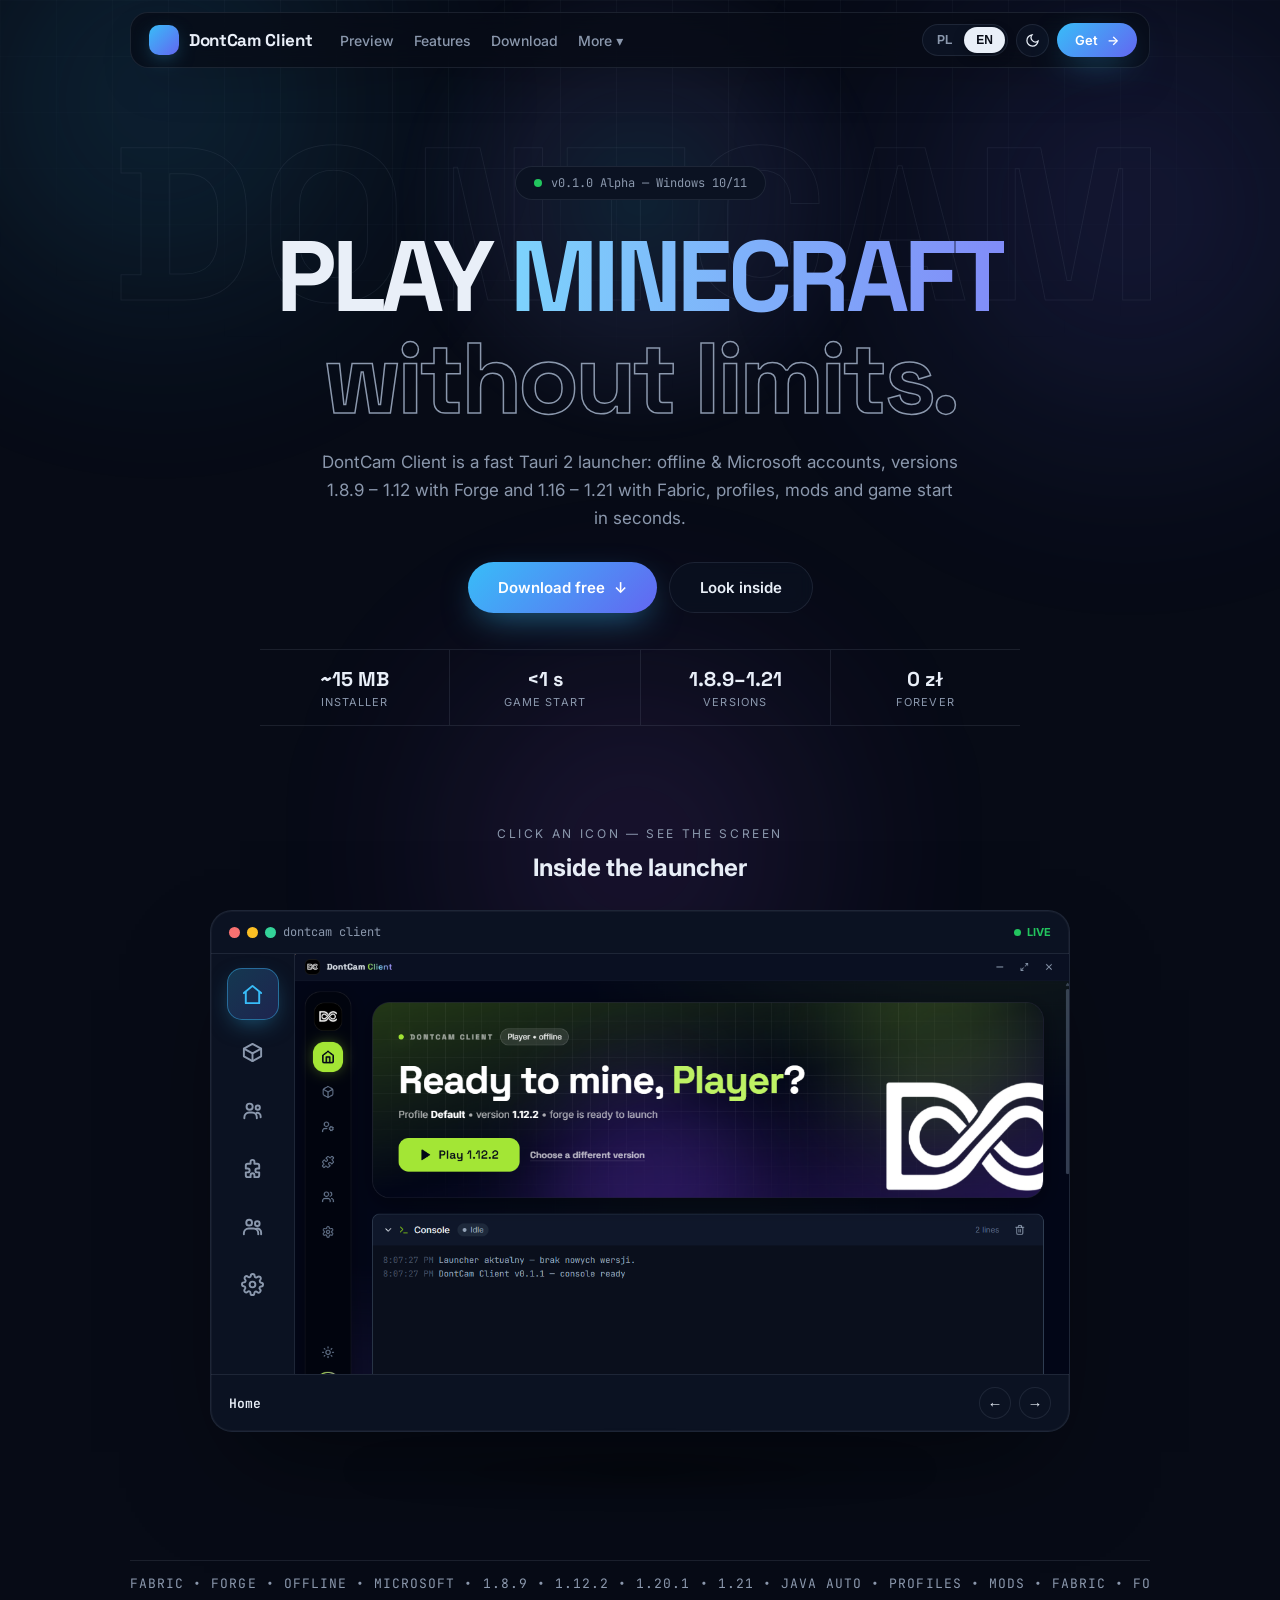
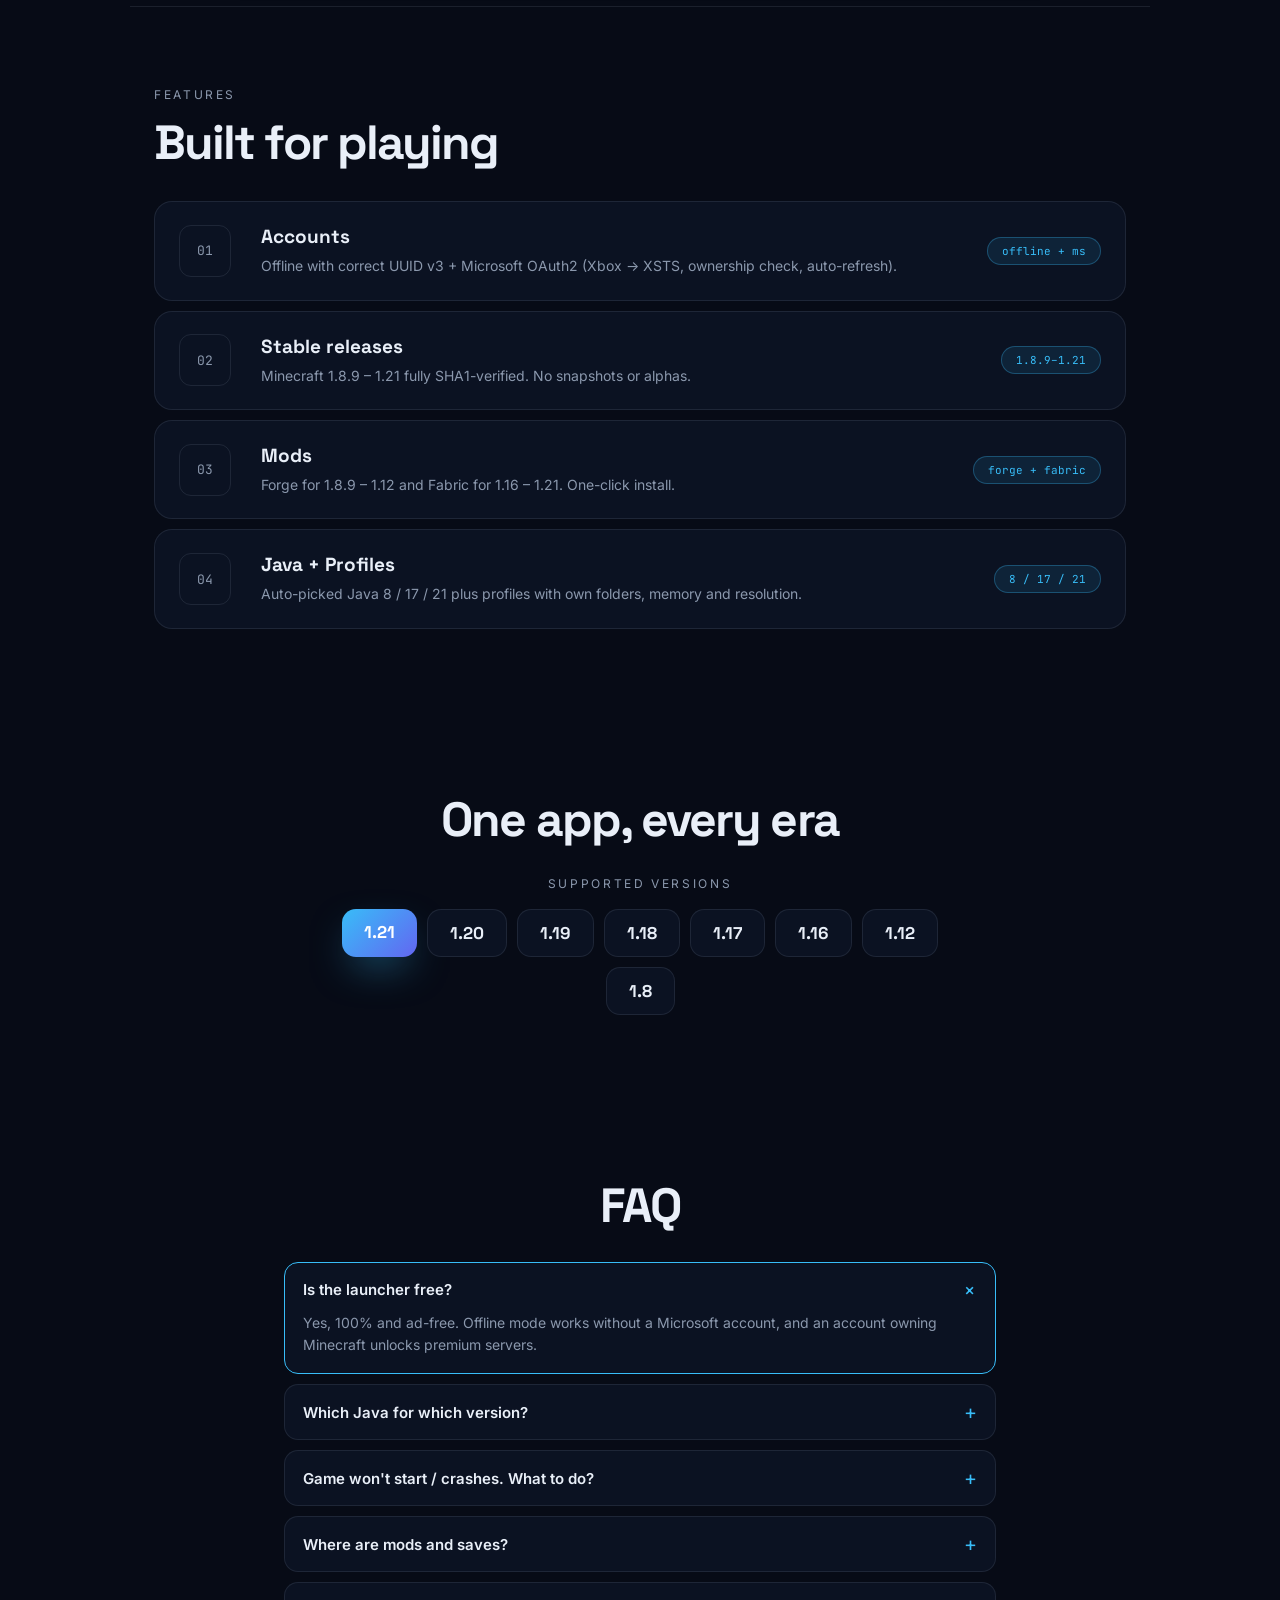
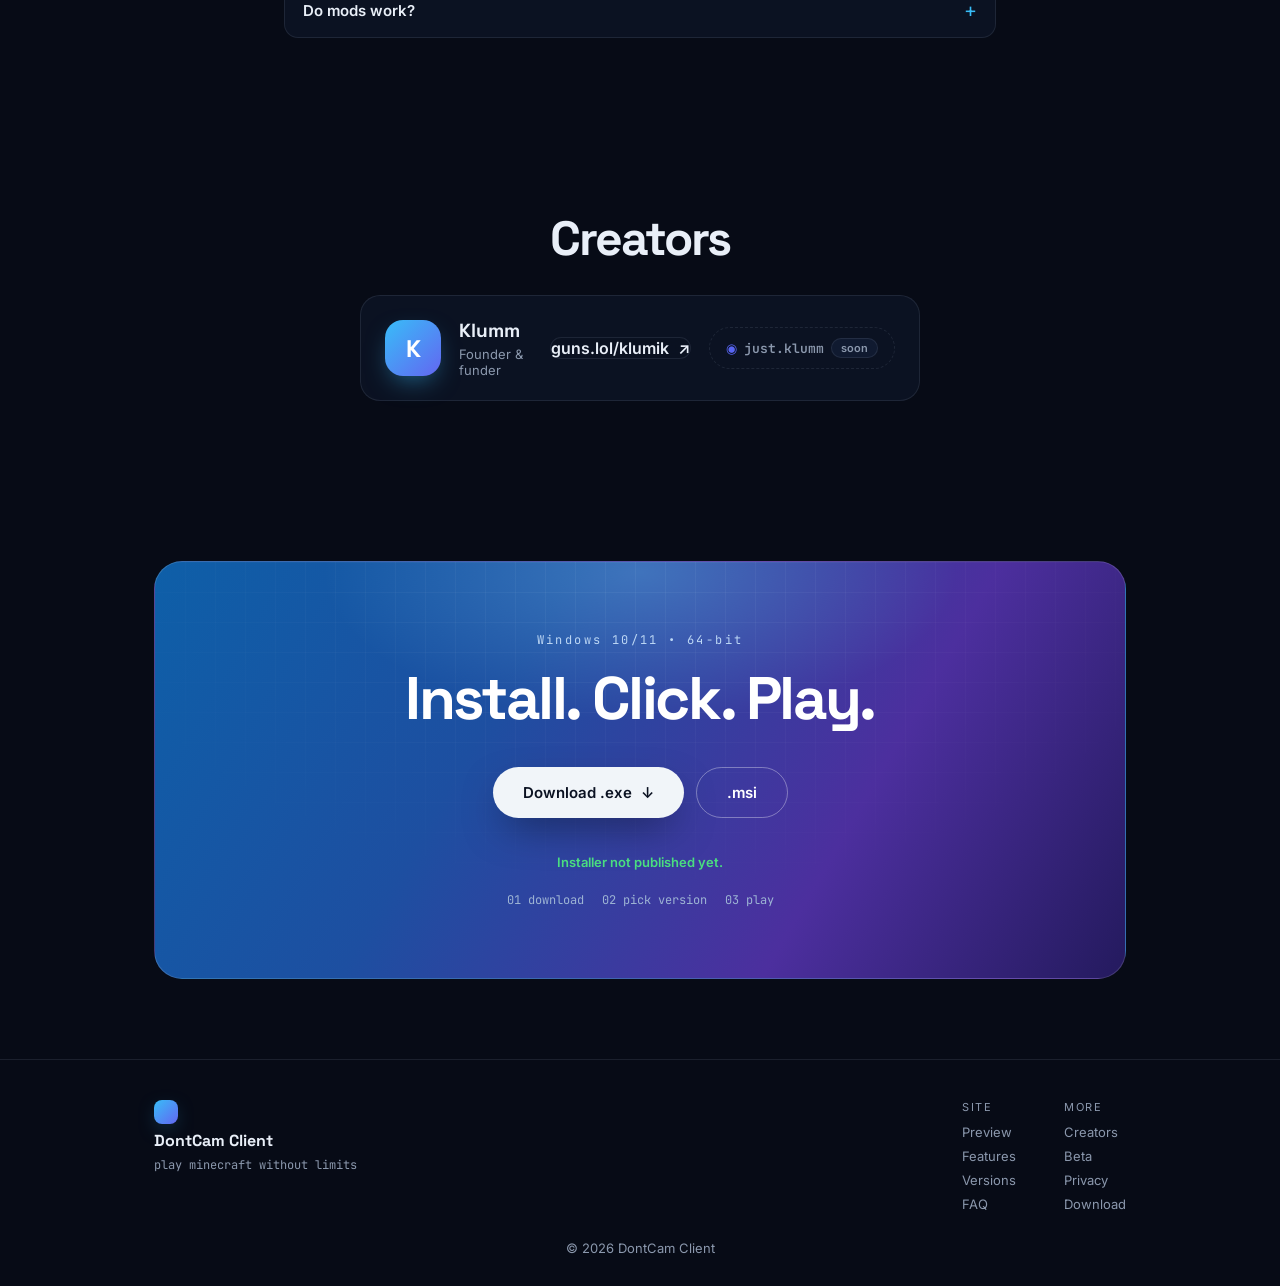
==== commit ca61d8d1: "Full rebuild: screenshot gallery with icon rail, new hero/features/download" ====
--- a/index.html
+++ b/index.html
@@ -21,7 +21,7 @@
   <div class="wrap nav-inner">
     <a class="brand" href="#top"><span class="logo"></span>DontCam&nbsp;Client</a>
     <nav class="links">
-      <a href="#client" data-pl="Launcher" data-en="Launcher">Launcher</a>
+      <a href="#client" data-pl="Podgląd" data-en="Preview">Preview</a>
       <a href="#features" data-pl="Funkcje" data-en="Features">Features</a>
       <a href="#download" data-pl="Pobierz" data-en="Download">Download</a>
       <div class="more" id="moreMenu">
@@ -49,50 +49,47 @@
 <main id="top">
   <!-- HERO -->
   <section class="wrap hero">
-    <div class="hero-top">
-      <div class="badge reveal"><span class="pulse"></span><span class="mono" data-pl="v0.1.0 Alpha — Windows 10/11" data-en="v0.1.0 Alpha — Windows 10/11">v0.1.0 Alpha — Windows 10/11</span></div>
-      <h1 class="reveal d1"><span data-pl="GRAJ W" data-en="PLAY">PLAY</span> <span class="grad">MINECRAFT</span> <span class="stroke" data-pl="bez limitów." data-en="without limits.">without limits.</span></h1>
-      <p class="lead reveal d2" data-pl="DontCam Client to szybki launcher w Tauri 2: konta offline i Microsoft, wersje 1.8.9 – 1.12 z Forge oraz 1.16 – 1.21 z Fabric, profile, mody i start gry w kilka sekund." data-en="DontCam Client is a fast Tauri 2 launcher: offline & Microsoft accounts, versions 1.8.9 – 1.12 with Forge and 1.16 – 1.21 with Fabric, profiles, mods and game start in seconds.">DontCam Client is a fast Tauri 2 launcher: offline & Microsoft accounts, versions 1.8.9 – 1.12 with Forge and 1.16 – 1.21 with Fabric, profiles, mods and game start in seconds.</p>
-      <div class="cta reveal d3">
-        <a href="#download" class="btn btn-glow btn-lg magnet"><span data-pl="Pobierz za darmo" data-en="Download free">Download free</span><i>↓</i></a>
-        <a href="#client" class="btn btn-line btn-lg magnet"><span data-pl="Zobacz launchera" data-en="See the launcher">See the launcher</span></a>
-      </div>
-    </div>
-    <div class="hero-strip reveal d4">
+    <p class="water" aria-hidden="true">DONTCAM</p>
+    <div class="badge reveal"><span class="pulse"></span><span class="mono" data-pl="v0.1.0 Alpha — Windows 10/11" data-en="v0.1.0 Alpha — Windows 10/11">v0.1.0 Alpha — Windows 10/11</span></div>
+    <h1 class="reveal d1"><span data-pl="GRAJ W" data-en="PLAY">PLAY</span> <span class="grad">MINECRAFT</span> <span class="stroke" data-pl="bez limitów." data-en="without limits.">without limits.</span></h1>
+    <p class="lead reveal d2" data-pl="DontCam Client to szybki launcher w Tauri 2: konta offline i Microsoft, wersje 1.8.9 – 1.12 z Forge oraz 1.16 – 1.21 z Fabric, profile, mody i start gry w kilka sekund." data-en="DontCam Client is a fast Tauri 2 launcher: offline & Microsoft accounts, versions 1.8.9 – 1.12 with Forge and 1.16 – 1.21 with Fabric, profiles, mods and game start in seconds.">DontCam Client is a fast Tauri 2 launcher: offline & Microsoft accounts, versions 1.8.9 – 1.12 with Forge and 1.16 – 1.21 with Fabric, profiles, mods and game start in seconds.</p>
+    <div class="cta reveal d3">
+      <a href="#download" class="btn btn-glow btn-lg magnet"><span data-pl="Pobierz za darmo" data-en="Download free">Download free</span><i>↓</i></a>
+      <a href="#client" class="btn btn-line btn-lg magnet"><span data-pl="Zobacz w środku" data-en="Look inside">Look inside</span></a>
+    </div>
+    <div class="hero-line reveal d4">
       <div><strong>~15 MB</strong><span>installer</span></div>
       <div><strong>&lt;1 s</strong><span data-pl="start gry" data-en="game start">game start</span></div>
       <div><strong>1.8.9–1.21</strong><span>versions</span></div>
       <div><strong>0 zł</strong><span data-pl="na zawsze" data-en="forever">forever</span></div>
     </div>
-    <div class="scroll-hint reveal d4" aria-hidden="true"><span></span></div>
-  </section>
-
-  <!-- LAUNCHER -->
-  <section id="client" class="wrap stage-section">
-    <p class="kicker reveal" data-pl="3D tilt — rusz kursorem" data-en="3D tilt — move your cursor">3D tilt — move your cursor</p>
+  </section>
+
+  <!-- GALLERY -->
+  <section id="client" class="wrap gal-section">
+    <div class="sec-head center reveal">
+      <p class="kicker" data-pl="Kliknij ikonę — zobacz ekran" data-en="Click an icon — see the screen">Click an icon — see the screen</p>
+      <h2 data-pl="Launcher od środka" data-en="Inside the launcher">Inside the launcher</h2>
+    </div>
     <div class="stage reveal d1" id="stage">
-      <div class="client" id="clientCard" data-tilt="8">
-        <div class="client-bar"><i></i><i></i><i></i><span class="mono">dontcam client — home</span><b class="live"><u></u>LIVE</b></div>
-        <div class="client-screen" id="clientScreen">
-          <div class="lc-banner">
-            <p class="lc-eyebrow"><span class="pulse"></span> DONTCAM CLIENT <em>Player • offline</em></p>
-            <h3>Ready to mine, <span>Player</span>?</h3>
-            <p class="lc-sub">Profile <b>Default</b> • version <b>1.18.2</b> is ready to launch</p>
-            <div class="lc-actions"><span class="lc-play">▶ Play 1.18.2</span><span class="lc-link">Choose a different version</span></div>
+      <div class="gal-win" id="clientCard" data-tilt="8">
+        <div class="gal-title"><i></i><i></i><i></i><span class="mono">dontcam client</span><b class="live"><u></u>LIVE</b></div>
+        <div class="gal-body">
+          <div class="gal-rail" role="tablist" aria-label="Launcher views">
+            <button data-shot="home" class="active" aria-label="Home"><svg viewBox="0 0 24 24" fill="none" stroke="currentColor" stroke-width="2" stroke-linecap="round" stroke-linejoin="round"><path d="M3 10.5 12 3l9 7.5"/><path d="M5 9.5V21h14V9.5"/></svg></button>
+            <button data-shot="versions" aria-label="Versions"><svg viewBox="0 0 24 24" fill="none" stroke="currentColor" stroke-width="2" stroke-linecap="round" stroke-linejoin="round"><path d="M21 8 12 3 3 8v8l9 5 9-5V8z"/><path d="M3 8l9 5 9-5"/><path d="M12 13v8"/></svg></button>
+            <button data-shot="profiles" aria-label="Profiles"><svg viewBox="0 0 24 24" fill="none" stroke="currentColor" stroke-width="2" stroke-linecap="round" stroke-linejoin="round"><circle cx="9" cy="8" r="3.2"/><path d="M3.5 20v-1a5 5 0 0 1 5-5h3a5 5 0 0 1 5 5v1"/><circle cx="17.5" cy="9" r="2.2"/><path d="M16 14.6A3.5 3.5 0 0 1 20.5 18v1"/></svg></button>
+            <button data-shot="mods" aria-label="Mods"><svg viewBox="0 0 24 24" fill="none" stroke="currentColor" stroke-width="2" stroke-linecap="round" stroke-linejoin="round"><path d="M14 7V5a2 2 0 0 0-4 0v2H7a2 2 0 0 0-2 2v3h2a2 2 0 1 1 0 4H5v3a2 2 0 0 0 2 2h3v-2a2 2 0 1 1 4 0v2h3a2 2 0 0 0 2-2v-3h-2a2 2 0 1 1 0-4h2V9a2 2 0 0 0-2-2h-3z"/></svg></button>
+            <button data-shot="accounts" aria-label="Accounts"><svg viewBox="0 0 24 24" fill="none" stroke="currentColor" stroke-width="2" stroke-linecap="round" stroke-linejoin="round"><circle cx="8.5" cy="8" r="3"/><path d="M3 20v-1a5 5 0 0 1 5-5h5a5 5 0 0 1 5 5v1"/><circle cx="17" cy="9" r="2.4"/><path d="M15.5 14.4A4 4 0 0 1 21 18.5V20"/></svg></button>
+            <button data-shot="settings" aria-label="Settings"><svg viewBox="0 0 24 24" fill="none" stroke="currentColor" stroke-width="2" stroke-linecap="round" stroke-linejoin="round"><circle cx="12" cy="12" r="3"/><path d="M19.4 15a1.7 1.7 0 0 0 .3 1.9l.1.1a2 2 0 1 1-2.9 2.9l-.1-.1a1.7 1.7 0 0 0-1.9-.3 1.7 1.7 0 0 0-1 1.5V21a2 2 0 1 1-4 0v-.1a1.7 1.7 0 0 0-1-1.6 1.7 1.7 0 0 0-1.9.3l-.1.1a2 2 0 1 1-2.9-2.9l.1-.1a1.7 1.7 0 0 0 .3-1.9 1.7 1.7 0 0 0-1.5-1H3a2 2 0 1 1 0-4h.1a1.7 1.7 0 0 0 1.6-1 1.7 1.7 0 0 0-.3-1.9l-.1-.1a2 2 0 1 1 2.9-2.9l.1.1a1.7 1.7 0 0 0 1.9.3h0a1.7 1.7 0 0 0 1-1.5V3a2 2 0 1 1 4 0v.1a1.7 1.7 0 0 0 1 1.5h0a1.7 1.7 0 0 0 1.9-.3l.1-.1a2 2 0 1 1 2.9 2.9l-.1.1a1.7 1.7 0 0 0-.3 1.9v0a1.7 1.7 0 0 0 1.5 1H21a2 2 0 1 1 0 4h-.1a1.7 1.7 0 0 0-1.5 1z"/></svg></button>
           </div>
-          <div class="lc-console">
-            <div class="lc-console-bar"><span>⌄ ﹥_ Console</span><b>● Idle</b><span class="lc-right">1 lines</span></div>
-            <p class="mono">10:48:10 PM&nbsp;&nbsp;DontCam Client console ready</p>
+          <div class="gal-view">
+            <img id="shotImg" src="shots/home.png" alt="DontCam Client screenshot" />
+            <div class="gal-fallback mono" id="shotFallback" hidden></div>
+            <div class="shine"></div>
           </div>
-          <div class="lc-stats">
-            <div><small>Accounts</small><strong>1</strong></div>
-            <div><small>Profiles</small><strong>1</strong></div>
-            <div><small>Versions installed</small><strong>1</strong></div>
-            <div><small>Status</small><strong>Idle</strong></div>
-          </div>
-          <div class="shine"></div>
         </div>
-        <div class="client-dock mono"><span>● accounts</span><span>● versions</span><span>● profiles</span><span>● mods</span><span>● settings</span></div>
+        <div class="gal-cap"><span class="mono" id="shotCap" data-pl="Strona główna" data-en="Home">Home</span><div class="gal-arrows"><button id="shotPrev" aria-label="Previous">←</button><button id="shotNext" aria-label="Next">→</button></div></div>
       </div>
       <div class="stage-shadow"></div>
     </div>
@@ -100,37 +97,17 @@
 
   <div class="wrap marquee" aria-hidden="true"><div class="track"><span>FABRIC • FORGE • OFFLINE • MICROSOFT • 1.8.9 • 1.12.2 • 1.20.1 • 1.21 • JAVA AUTO • PROFILES • MODS •&nbsp;</span><span>FABRIC • FORGE • OFFLINE • MICROSOFT • 1.8.9 • 1.12.2 • 1.20.1 • 1.21 • JAVA AUTO • PROFILES • MODS •&nbsp;</span></div></div>
 
-  <!-- FEATURES BENTO -->
+  <!-- FEATURES -->
   <section id="features" class="wrap section">
     <div class="sec-head reveal">
       <p class="kicker left" data-pl="Funkcje" data-en="Features">Features</p>
-      <h2 data-pl="Wszystko gra. Dosłownie." data-en="Everything plays. Literally.">Everything plays. Literally.</h2>
-    </div>
-    <div class="bento">
-      <article class="card spot reveal b-wide">
-        <div class="n">01</div>
-        <h3 data-pl="Konta" data-en="Accounts">Accounts</h3>
-        <p data-pl="Offline z poprawnym UUID v3 + Microsoft OAuth2 (Xbox → XSTS → Minecraft Services, check posiadania gry, auto-refresh)." data-en="Offline with correct UUID v3 + Microsoft OAuth2 (Xbox → XSTS → Minecraft Services, ownership check, auto-refresh).">Offline with correct UUID v3 + Microsoft OAuth2 (Xbox → XSTS → Minecraft Services, ownership check, auto-refresh).</p>
-        <div class="mini-row"><span class="chip"><i></i>Player • offline</span><span class="chip"><i></i>Steve • microsoft</span></div>
-      </article>
-      <article class="card spot reveal d1">
-        <div class="n">02</div>
-        <h3 data-pl="Wydania" data-en="Releases">Releases</h3>
-        <p data-pl="Stabilne wydania 1.8.9 – 1.21 z pełną weryfikacją. Zero snapshotów i alf." data-en="Stable releases 1.8.9 – 1.21, fully verified. Zero snapshots and alphas.">Stable releases 1.8.9 – 1.21, fully verified. Zero snapshots and alphas.</p>
-        <div class="mini-row"><span class="tag mono">1.8.9</span><span class="tag mono">1.12.2</span><span class="tag mono">1.20.1</span><span class="tag mono on">1.21</span></div>
-      </article>
-      <article class="card spot reveal d2">
-        <div class="n">03</div>
-        <h3 data-pl="Mody" data-en="Mods">Mods</h3>
-        <p data-pl="Forge dla 1.8.9 – 1.12 oraz Fabric dla 1.16 – 1.21. Instalacja jednym klikiem." data-en="Forge for 1.8.9 – 1.12 and Fabric for 1.16 – 1.21. One-click install.">Forge for 1.8.9 – 1.12 and Fabric for 1.16 – 1.21. One-click install.</p>
-        <div class="mini-row"><span class="tag">Forge</span><span class="tag on">Fabric</span></div>
-      </article>
-      <article class="card spot reveal d3 b-wide">
-        <div class="n">04</div>
-        <h3>Java + Profiles</h3>
-        <p data-pl="Auto-dobór Javy i profile z własnym folderem, pamięcią RAM i rozdzielczością." data-en="Auto-picked Java plus profiles with own folders, RAM and resolution.">Auto-picked Java plus profiles with own folders, RAM and resolution.</p>
-        <div class="mini-row"><span class="tag mono">Java 8</span><span class="tag mono">Java 17</span><span class="tag mono on">Java 21</span><span class="tag mono">instances/&lt;profil&gt;</span></div>
-      </article>
+      <h2 data-pl="Zbudowany do grania" data-en="Built for playing">Built for playing</h2>
+    </div>
+    <div class="feat-list">
+      <article class="feat reveal"><span class="fnum">01</span><div><h3 data-pl="Konta" data-en="Accounts">Accounts</h3><p data-pl="Offline z poprawnym UUID v3 + Microsoft OAuth2 (Xbox → XSTS, check posiadania gry, auto-refresh)." data-en="Offline with correct UUID v3 + Microsoft OAuth2 (Xbox → XSTS, ownership check, auto-refresh).">Offline with correct UUID v3 + Microsoft OAuth2 (Xbox → XSTS, ownership check, auto-refresh).</p></div><span class="ftag mono">offline + ms</span></article>
+      <article class="feat reveal d1"><span class="fnum">02</span><div><h3 data-pl="Stabilne wydania" data-en="Stable releases">Stable releases</h3><p data-pl="Minecraft 1.8.9 – 1.21 z pełną weryfikacją SHA1. Bez snapshotów i alf." data-en="Minecraft 1.8.9 – 1.21 fully SHA1-verified. No snapshots or alphas.">Minecraft 1.8.9 – 1.21 fully SHA1-verified. No snapshots or alphas.</p></div><span class="ftag mono">1.8.9–1.21</span></article>
+      <article class="feat reveal d2"><span class="fnum">03</span><div><h3 data-pl="Mody" data-en="Mods">Mods</h3><p data-pl="Forge dla 1.8.9 – 1.12 oraz Fabric dla 1.16 – 1.21. Instalacja jednym klikiem." data-en="Forge for 1.8.9 – 1.12 and Fabric for 1.16 – 1.21. One-click install.">Forge for 1.8.9 – 1.12 and Fabric for 1.16 – 1.21. One-click install.</p></div><span class="ftag mono">forge + fabric</span></article>
+      <article class="feat reveal d3"><span class="fnum">04</span><div><h3>Java + Profiles</h3><p data-pl="Auto-dobór Javy 8 / 17 / 21 i profile z własnym folderem, pamięcią i rozdzielczością." data-en="Auto-picked Java 8 / 17 / 21 plus profiles with own folders, memory and resolution.">Auto-picked Java 8 / 17 / 21 plus profiles with own folders, memory and resolution.</p></div><span class="ftag mono">8 / 17 / 21</span></article>
     </div>
   </section>
 
@@ -194,23 +171,17 @@
 
   <!-- DOWNLOAD -->
   <section id="download" class="wrap section">
-    <div class="dl reveal">
+    <div class="dl-big reveal">
       <div class="dl-glow"></div>
-      <div class="dl-grid">
-        <div class="dl-text">
-          <h2 data-pl="Gotowy do gry w minutę?" data-en="Ready to play in a minute?">Ready to play in a minute?</h2>
-          <p class="sub" data-pl="Windows 10/11 64-bit. Jeden instalator, zero konfiguracji." data-en="Windows 10/11 64-bit. One installer, zero config.">Windows 10/11 64-bit. One installer, zero config.</p>
-          <div class="steps mono"><span data-pl="01 pobierz" data-en="01 download">01 download</span><span data-pl="02 wybierz wersję" data-en="02 pick version">02 pick version</span><span data-pl="03 graj" data-en="03 play">03 play</span></div>
-        </div>
-        <div class="dl-actions">
-          <div class="cta" id="dlCta">
-            <a id="dlExe" href="#" onclick="return missing(event)" class="btn btn-glow btn-lg magnet"><span data-pl="Pobierz .exe" data-en="Download .exe">Download .exe</span><i>↓</i></a>
-            <a id="dlMsi" href="#" onclick="return missing(event)" class="btn btn-line btn-lg"><span>.msi</span></a>
-          </div>
-          <p id="dlNote" class="note" data-pl="Instalator jeszcze nieopublikowany." data-en="Installer not published yet.">Installer not published yet.</p>
-          <p id="mobileNote" class="mobile-note" hidden>📵 <span data-pl="Launcher nie jest dostępny na telefony — pobierz go na komputerze z Windows." data-en="The launcher isn't available on phones — grab it on a Windows PC.">The launcher isn't available on phones — grab it on a Windows PC.</span></p>
-        </div>
-      </div>
+      <p class="mono dl-eyebrow">Windows 10/11 • 64-bit</p>
+      <h2 data-pl="Zainstaluj. Kliknij. Graj." data-en="Install. Click. Play.">Install. Click. Play.</h2>
+      <div class="cta" id="dlCta">
+        <a id="dlExe" href="#" onclick="return missing(event)" class="btn btn-white btn-lg magnet"><span data-pl="Pobierz .exe" data-en="Download .exe">Download .exe</span><i>↓</i></a>
+        <a id="dlMsi" href="#" onclick="return missing(event)" class="btn btn-ghostlight btn-lg"><span>.msi</span></a>
+      </div>
+      <p id="dlNote" class="dl-note" data-pl="Instalator jeszcze nieopublikowany." data-en="Installer not published yet.">Installer not published yet.</p>
+      <p id="mobileNote" class="mobile-note" hidden>📵 <span data-pl="Launcher nie jest dostępny na telefony — pobierz go na komputerze z Windows." data-en="The launcher isn't available on phones — grab it on a Windows PC.">The launcher isn't available on phones — grab it on a Windows PC.</span></p>
+      <div class="steps mono"><span data-pl="01 pobierz" data-en="01 download">01 download</span><span data-pl="02 wybierz wersję" data-en="02 pick version">02 pick version</span><span data-pl="03 graj" data-en="03 play">03 play</span></div>
     </div>
   </section>
 </main>
@@ -219,7 +190,7 @@
   <div class="wrap foot-grid">
     <div class="foot-brand"><span class="logo sm"></span><strong>DontCam Client</strong><span class="mono tagline">play minecraft without limits</span></div>
     <div class="foot-cols">
-      <div><p data-pl="Strona" data-en="Site">Site</p><a href="#client" data-pl="Launcher" data-en="Launcher">Launcher</a><a href="#features" data-pl="Funkcje" data-en="Features">Features</a><a href="#versions" data-pl="Wersje" data-en="Versions">Versions</a><a href="#faq">FAQ</a></div>
+      <div><p data-pl="Strona" data-en="Site">Site</p><a href="#client" data-pl="Podgląd" data-en="Preview">Preview</a><a href="#features" data-pl="Funkcje" data-en="Features">Features</a><a href="#versions" data-pl="Wersje" data-en="Versions">Versions</a><a href="#faq">FAQ</a></div>
       <div><p data-pl="Więcej" data-en="More">More</p><a href="#creators" data-pl="Twórcy" data-en="Creators">Creators</a><a href="beta.html">Beta</a><a href="privacy.html" data-pl="Prywatność" data-en="Privacy">Privacy</a><a href="#download" data-pl="Pobierz" data-en="Download">Download</a></div>
     </div>
   </div>
--- a/styles.css
+++ b/styles.css
@@ -49,63 +49,59 @@
 .btn-glow:hover{transform:translateY(-3px) scale(1.02);box-shadow:0 20px 44px -10px rgba(99,102,241,.65)}
 .btn-line{border:1px solid var(--line);color:var(--ink);background:color-mix(in srgb,var(--card) 70%,transparent);backdrop-filter:blur(8px)}
 .btn-line:hover{transform:translateY(-3px);border-color:var(--ink)}
-/* hero (new: one-line display + strip) */
-.hero{padding:100px 24px 30px;text-align:center}
+.btn-white{background:#f1f5f9;color:#0b1222;box-shadow:0 16px 40px -12px rgba(0,0,0,.5)}
+.btn-white:hover{transform:translateY(-3px) scale(1.02)}
+.btn-ghostlight{border:1px solid rgba(255,255,255,.35);color:#fff}
+.btn-ghostlight:hover{transform:translateY(-3px);border-color:#fff}
+/* hero */
+.hero{padding:110px 24px 40px;text-align:center;position:relative}
+.water{position:absolute;top:30px;left:50%;transform:translateX(-50%);font-family:"Space Grotesk";font-weight:700;font-size:clamp(80px,17vw,220px);letter-spacing:.02em;color:transparent;-webkit-text-stroke:1px var(--line);opacity:.7;pointer-events:none;user-select:none;white-space:nowrap;z-index:-1}
 .badge{display:inline-flex;align-items:center;gap:9px;border:1px solid var(--line);background:var(--card);border-radius:99px;padding:8px 18px;font-size:13px;color:var(--mut)}
 .badge .mono{font-size:12px}
 .pulse{width:8px;height:8px;border-radius:50%;background:#22c55e;box-shadow:0 0 0 0 #22c55e88;animation:pulse 1.8s infinite;flex-shrink:0}
 @keyframes pulse{70%{box-shadow:0 0 0 9px transparent}100%{box-shadow:0 0 0 0 transparent}}
-.hero h1{font-family:"Space Grotesk";font-size:clamp(44px,8.4vw,96px);line-height:1;letter-spacing:-.045em;margin:26px 0 18px;text-wrap:balance}
+.hero h1{font-family:"Space Grotesk";font-size:clamp(46px,8.6vw,100px);line-height:1.02;letter-spacing:-.045em;margin:26px 0 18px;text-wrap:balance}
 .grad{background:linear-gradient(92deg,#7dd3fc,#818cf8,#c084fc,#7dd3fc);background-size:300%;-webkit-background-clip:text;background-clip:text;color:transparent;animation:gshift 7s linear infinite}
 @keyframes gshift{to{background-position:300%}}
 .stroke{color:transparent;-webkit-text-stroke:1.5px var(--mut)}
 .lead{color:var(--mut);font-size:17px;max-width:640px;margin:0 auto;line-height:1.65}
-.cta{display:flex;gap:12px;justify-content:center;margin:30px 0 34px;flex-wrap:wrap}
-.hero-strip{display:flex;justify-content:center;gap:0;max-width:720px;margin:0 auto;background:var(--card);border:1px solid var(--line);border-radius:18px;overflow:hidden}
-.hero-strip div{flex:1;padding:16px 8px;display:grid;gap:3px}
-.hero-strip div+div{border-left:1px solid var(--line)}
-.hero-strip strong{font-family:"Space Grotesk";font-size:19px}
-.hero-strip span{color:var(--mut);font-size:11px;text-transform:uppercase;letter-spacing:.1em}
-.scroll-hint{display:flex;justify-content:center;margin-top:34px}
-.scroll-hint span{width:22px;height:36px;border:1px solid var(--line);border-radius:99px;position:relative;display:block}
-.scroll-hint span::after{content:"";position:absolute;left:50%;top:7px;width:4px;height:8px;margin-left:-2px;border-radius:4px;background:var(--grad1);animation:wheel 1.8s ease-in-out infinite}
-@keyframes wheel{50%{transform:translateY(10px);opacity:.3}}
-/* stage + launcher */
-.stage-section{padding:60px 24px 10px;text-align:center;perspective:1200px}
-.kicker{color:var(--mut);font-size:12px;letter-spacing:.22em;text-transform:uppercase;margin-bottom:20px}
+.cta{display:flex;gap:12px;justify-content:center;margin:30px 0 36px;flex-wrap:wrap}
+.hero-line{display:flex;justify-content:center;max-width:760px;margin:0 auto;border-top:1px solid var(--line);border-bottom:1px solid var(--line)}
+.hero-line div{flex:1;padding:16px 8px;display:grid;gap:3px}
+.hero-line div+div{border-left:1px solid var(--line)}
+.hero-line strong{font-family:"Space Grotesk";font-size:20px}
+.hero-line span{color:var(--mut);font-size:11px;text-transform:uppercase;letter-spacing:.1em}
+/* gallery */
+.gal-section{padding:60px 24px 10px;perspective:1200px}
+.sec-head{margin-bottom:28px}
+.sec-head.center{text-align:center}
+.kicker{color:var(--mut);font-size:12px;letter-spacing:.22em;text-transform:uppercase;margin-bottom:12px}
 .kicker.left{text-align:left;margin-bottom:10px}
-.stage{position:relative;max-width:760px;margin:0 auto;transition:transform .15s ease-out;transform-style:preserve-3d}
-.client{background:var(--card);border:1px solid var(--line);border-radius:22px;overflow:hidden;box-shadow:0 50px 100px -30px rgba(0,0,0,.5),0 0 0 1px rgba(255,255,255,.04) inset;transition:transform .2s ease-out;transform-style:preserve-3d;position:relative}
-.client-bar{display:flex;align-items:center;gap:7px;padding:13px 18px;border-bottom:1px solid var(--line);font-size:12px;color:var(--mut)}
-.client-bar i{width:11px;height:11px;border-radius:50%;background:var(--line)}
-.client-bar i:first-child{background:#f87171}.client-bar i:nth-child(2){background:#fbbf24}.client-bar i:nth-child(3){background:#34d399}
+.stage{position:relative;max-width:860px;margin:0 auto;transform-style:preserve-3d}
+.gal-win{background:var(--card);border:1px solid var(--line);border-radius:22px;overflow:hidden;box-shadow:0 50px 100px -30px rgba(0,0,0,.5),0 0 0 1px rgba(255,255,255,.04) inset;transition:transform .2s ease-out;transform-style:preserve-3d;position:relative}
+.gal-title{display:flex;align-items:center;gap:7px;padding:13px 18px;border-bottom:1px solid var(--line);font-size:12px;color:var(--mut)}
+.gal-title i{width:11px;height:11px;border-radius:50%;background:var(--line)}
+.gal-title i:first-child{background:#f87171}.gal-title i:nth-child(2){background:#fbbf24}.gal-title i:nth-child(3){background:#34d399}
 .live{margin-left:auto;font-style:normal;font-size:11px;color:#22c55e;display:flex;gap:6px;align-items:center}
 .live u{width:7px;height:7px;border-radius:50%;background:#22c55e;text-decoration:none;animation:blink 1.4s infinite}
 @keyframes blink{50%{opacity:.2}}
-.client-screen{position:relative;min-height:340px;overflow:hidden;background:var(--card);display:block;padding:18px;text-align:left}
-.lc-banner{position:relative;overflow:hidden;border:1px solid var(--line);border-radius:16px;padding:26px 26px 24px;background:linear-gradient(120deg,#0e5fa8 0%,#1d4fa1 35%,#4c2f9e 70%,#1a1440 100%)}
-.lc-banner::before{content:"";position:absolute;inset:0;background-image:linear-gradient(rgba(255,255,255,.06) 1px,transparent 1px),linear-gradient(90deg,rgba(255,255,255,.06) 1px,transparent 1px);background-size:28px 28px;mask-image:radial-gradient(80% 100% at 30% 0%,#000,transparent 90%)}
-.lc-eyebrow{position:relative;font-family:"JetBrains Mono",monospace;font-size:11px;letter-spacing:.18em;color:#bcd7f5;display:flex;align-items:center;gap:8px}
-.lc-eyebrow em{font-style:normal;background:rgba(255,255,255,.16);border:1px solid rgba(255,255,255,.25);border-radius:99px;padding:2px 10px;font-size:10px;letter-spacing:.02em;color:#fff}
-.lc-banner h3{position:relative;font-family:"Space Grotesk";font-size:clamp(28px,4.6vw,40px);color:#fff;letter-spacing:-.02em;margin:10px 0 6px}
-.lc-banner h3 span{background:linear-gradient(90deg,#7dd3fc,#c4b5fd);-webkit-background-clip:text;background-clip:text;color:transparent}
-.lc-sub{position:relative;color:#c6d8ef;font-size:13px}
-.lc-sub b{color:#fff}
-.lc-actions{position:relative;display:flex;align-items:center;gap:16px;margin-top:16px;flex-wrap:wrap}
-.lc-play{background:#f1f5f9;color:#0b1222;font-weight:700;font-size:14px;border-radius:10px;padding:11px 22px;box-shadow:0 10px 24px -8px rgba(0,0,0,.5)}
-.lc-link{color:#fff;font-size:13px;font-weight:600;text-decoration:underline;text-underline-offset:4px;text-decoration-color:rgba(255,255,255,.5)}
-.lc-console{margin-top:12px;border:1px solid var(--line);border-radius:14px;overflow:hidden;background:#04070f}
-.lc-console-bar{display:flex;align-items:center;gap:10px;padding:10px 14px;border-bottom:1px solid var(--line);font-size:12px;color:var(--mut)}
-.lc-console-bar b{font-weight:600;background:var(--pill);border:1px solid var(--line);border-radius:99px;padding:2px 10px;font-size:11px}
-.lc-right{margin-left:auto;font-family:"JetBrains Mono",monospace;font-size:11px}
-.lc-console p{padding:12px 14px;font-size:11px;color:#8b98ad}
-.lc-stats{display:grid;grid-template-columns:repeat(4,1fr);gap:10px;margin-top:12px}
-.lc-stats div{background:var(--pill);border:1px solid var(--line);border-radius:12px;padding:12px 14px}
-.lc-stats small{color:var(--mut);font-size:11px;display:block}
-.lc-stats strong{font-family:"Space Grotesk";font-size:20px}
-.shine{position:absolute;inset:0;background:linear-gradient(115deg,transparent 30%,rgba(255,255,255,.14) 45%,transparent 60%);transform:translateX(-100%);animation:shine 5s ease-in-out infinite;pointer-events:none;z-index:3}
+.gal-body{display:grid;grid-template-columns:84px 1fr;min-height:420px}
+.gal-rail{border-right:1px solid var(--line);padding:14px 0;display:flex;flex-direction:column;align-items:center;gap:6px}
+.gal-rail button{width:52px;height:52px;border-radius:15px;border:1px solid transparent;background:transparent;color:var(--mut);cursor:pointer;display:grid;place-items:center;transition:.22s}
+.gal-rail button svg{width:23px;height:23px}
+.gal-rail button:hover{background:var(--pill);color:var(--ink);transform:translateX(3px)}
+.gal-rail button.active{background:linear-gradient(135deg,rgba(56,189,248,.22),rgba(99,102,241,.22));border-color:rgba(56,189,248,.45);color:var(--sky);box-shadow:0 8px 24px -8px rgba(56,189,248,.5)}
+.gal-view{position:relative;overflow:hidden;background:#04070f;min-height:420px}
+.gal-view img{position:absolute;inset:0;width:100%;height:100%;object-fit:cover;object-position:top;transition:opacity .3s ease,transform .3s ease}
+.gal-view img.swap{opacity:0;transform:scale(.992)}
+.gal-fallback{position:absolute;inset:0;display:grid;place-items:center;color:var(--mut);font-size:13px}
+.shine{position:absolute;inset:0;background:linear-gradient(115deg,transparent 30%,rgba(255,255,255,.12) 45%,transparent 60%);transform:translateX(-100%);animation:shine 6s ease-in-out infinite;pointer-events:none;z-index:3}
 @keyframes shine{55%,100%{transform:translateX(100%)}}
-.client-dock{display:flex;gap:16px;justify-content:center;padding:12px;border-top:1px solid var(--line);font-size:11px;color:var(--mut)}
+.gal-cap{display:flex;align-items:center;justify-content:space-between;padding:12px 18px;border-top:1px solid var(--line);font-size:13px}
+.gal-cap span{color:var(--ink);font-weight:600}
+.gal-arrows{display:flex;gap:8px}
+.gal-arrows button{width:32px;height:32px;border-radius:99px;border:1px solid var(--line);background:var(--card);color:var(--ink);cursor:pointer;transition:.2s;font-size:15px;line-height:1}
+.gal-arrows button:hover{border-color:var(--grad1);color:var(--grad1);transform:scale(1.08)}
 .stage-shadow{height:40px;margin:18px auto 0;max-width:70%;background:radial-gradient(ellipse,rgba(0,0,0,.45),transparent 70%);filter:blur(12px)}
 [data-tilt]{transform-style:preserve-3d;will-change:transform;transition:transform .25s ease-out}
 .stage{perspective:1200px}
@@ -116,22 +112,20 @@
 /* sections */
 .section{padding:80px 24px}
 .section h2{font-family:"Space Grotesk";font-size:clamp(30px,5vw,48px);letter-spacing:-.04em;margin-bottom:26px}
-.sec-head{margin-bottom:28px}
-.sub{color:var(--mut)}
-/* bento */
-.bento{display:grid;grid-template-columns:1.25fr 1fr;gap:14px}
-.card{background:var(--card);border:1px solid var(--line);border-radius:18px;padding:26px;position:relative;overflow:hidden;transition:transform .25s,border-color .25s}
-.card::before{content:"";position:absolute;width:260px;height:260px;border-radius:50%;background:radial-gradient(circle,rgba(56,189,248,.16),transparent 70%);top:var(--my,50%);left:var(--mx,50%);transform:translate(-50%,-50%);opacity:0;transition:opacity .3s;pointer-events:none}
-.card:hover::before{opacity:1}
-.card:hover{transform:translateY(-5px)}
-.card .n{font-family:"JetBrains Mono",monospace;font-size:12px;color:var(--sky)}
+/* features rows */
+.feat-list{display:grid;gap:10px}
+.feat{display:grid;grid-template-columns:64px 1fr auto;gap:18px;align-items:center;background:var(--card);border:1px solid var(--line);border-radius:18px;padding:22px 24px;transition:.25s;position:relative;overflow:hidden}
+.feat::after{content:"";position:absolute;left:0;top:0;bottom:0;width:3px;background:linear-gradient(180deg,var(--grad1),var(--grad2));opacity:0;transition:.25s}
+.feat:hover{transform:translateX(6px);border-color:var(--grad1)}
+.feat:hover::after{opacity:1}
+.fnum{font-family:"JetBrains Mono",monospace;font-size:13px;color:var(--mut);border:1px solid var(--line);border-radius:12px;width:52px;height:52px;display:grid;place-items:center}
+.feat h3{font-family:"Space Grotesk";font-size:19px;margin-bottom:6px}
+.feat p{color:var(--mut);font-size:14px;line-height:1.6}
+.ftag{font-size:11px;color:var(--sky);background:rgba(56,189,248,.1);border:1px solid rgba(56,189,248,.3);border-radius:99px;padding:6px 14px;white-space:nowrap}
+/* old cards (privacy page) */
+.card{background:var(--card);border:1px solid var(--line);border-radius:18px;padding:26px;position:relative;overflow:hidden}
 .card h3{font-family:"Space Grotesk";font-size:20px;margin:10px 0 8px}
 .card p{color:var(--mut);font-size:14px;line-height:1.6}
-.mini-row{display:flex;gap:8px;flex-wrap:wrap;margin-top:16px}
-.chip{display:inline-flex;align-items:center;gap:8px;background:var(--pill);border:1px solid var(--line);border-radius:99px;padding:7px 14px;font-size:12px;font-weight:600}
-.chip i{width:8px;height:8px;border-radius:50%;background:linear-gradient(135deg,#38bdf8,#6366f1);font-style:normal}
-.tag{font-size:12px;border:1px solid var(--line);border-radius:9px;padding:6px 12px;color:var(--mut)}
-.tag.on{background:linear-gradient(135deg,#38bdf8,#6366f1);color:#fff;border:0;font-weight:700}
 /* versions */
 .slim{text-align:center}
 .slim .faq,.slim .creator{text-align:left}
@@ -143,7 +137,7 @@
 .t b{font-size:17px;font-family:"Space Grotesk"}
 .t.on{background:linear-gradient(135deg,#38bdf8,#6366f1);color:#fff;border:0;box-shadow:0 16px 40px -12px rgba(56,189,248,.55)}
 /* faq */
-.faq.details,.faq details{background:var(--card);border:1px solid var(--line);border-radius:14px;padding:15px 18px;margin:10px 0;transition:border-color .2s}
+.faq details{background:var(--card);border:1px solid var(--line);border-radius:14px;padding:15px 18px;margin:10px 0;transition:border-color .2s}
 .faq details[open]{border-color:var(--grad1)}
 .faq summary{cursor:pointer;font-weight:600;font-size:15px;list-style:none;display:flex;justify-content:space-between;align-items:center;gap:12px}
 .faq summary::-webkit-details-marker{display:none}
@@ -161,17 +155,19 @@
 .discord-pill{display:inline-flex;align-items:center;gap:7px;border:1px dashed var(--line);border-radius:99px;padding:10px 16px;font-size:13px;font-weight:600;color:var(--mut);cursor:default;white-space:nowrap}
 .discord-pill i{font-style:normal;color:#5865F2}
 .discord-pill em{font-style:normal;font-size:11px;background:var(--pill);border:1px solid var(--line);border-radius:99px;padding:2px 9px;color:var(--mut)}
-/* download */
-.dl{background:linear-gradient(180deg,color-mix(in srgb,var(--card) 60%,#38bdf814),var(--card));border:1px solid var(--line);border-radius:28px;position:relative;overflow:hidden;padding:56px 40px}
-.dl-glow{position:absolute;width:640px;height:320px;background:radial-gradient(ellipse,rgba(56,189,248,.25),transparent 70%);top:-140px;left:50%;transform:translateX(-50%);animation:drift 9s alternate infinite;pointer-events:none}
-.dl-grid{display:grid;grid-template-columns:1.2fr 1fr;gap:30px;align-items:center;position:relative;text-align:left}
-.dl-text h2{margin-bottom:10px}
-.dl-actions{text-align:center}
-.dl-actions .cta{display:flex;gap:12px;justify-content:center;flex-wrap:wrap;margin:0 0 6px}
+/* download big */
+.dl-big{position:relative;overflow:hidden;border-radius:28px;padding:70px 40px;text-align:center;background:linear-gradient(120deg,#0e5fa8 0%,#1d4fa1 35%,#4c2f9e 70%,#241a5e 100%);border:1px solid rgba(255,255,255,.14)}
+.dl-big::before{content:"";position:absolute;inset:0;background-image:linear-gradient(rgba(255,255,255,.06) 1px,transparent 1px),linear-gradient(90deg,rgba(255,255,255,.06) 1px,transparent 1px);background-size:30px 30px;mask-image:radial-gradient(75% 100% at 50% 0%,#000,transparent 85%)}
+.dl-glow{position:absolute;width:640px;height:300px;background:radial-gradient(ellipse,rgba(125,211,252,.3),transparent 70%);top:-140px;left:50%;transform:translateX(-50%);animation:drift 9s alternate infinite;pointer-events:none}
+.dl-eyebrow{position:relative;color:#bcd7f5;font-size:12px;letter-spacing:.2em}
+.dl-big h2{position:relative;color:#fff;font-family:"Space Grotesk";font-size:clamp(34px,6vw,60px);letter-spacing:-.04em;margin:12px 0 26px}
+.dl-big .cta{position:relative;display:flex;gap:12px;justify-content:center;flex-wrap:wrap}
+.dl-note{position:relative;color:#c6d8ef;font-size:13px;margin-top:14px}
+.dl-note.ready{color:#4ade80;font-weight:600}
+.mobile-note{position:relative;margin:18px auto 0;max-width:460px;background:rgba(2,6,16,.55);border:1px solid rgba(248,113,113,.5);color:#fca5a5;border-radius:14px;padding:14px 18px;font-size:14px;line-height:1.55}
+.dl-big .steps{position:relative;display:flex;gap:18px;justify-content:center;color:#9db4d4;font-size:12px;margin-top:22px;flex-wrap:wrap}
 .note{font-size:13px;color:var(--mut);margin-top:12px}
 .note.ready{color:#22c55e;font-weight:600}
-.mobile-note{margin:18px auto 0;max-width:460px;background:rgba(248,113,113,.1);border:1px solid rgba(248,113,113,.4);color:#fca5a5;border-radius:14px;padding:14px 18px;font-size:14px;line-height:1.55;position:relative}
-.steps{display:flex;gap:18px;color:var(--mut);font-size:12px;margin-top:20px;flex-wrap:wrap}
 /* footer */
 footer{border-top:1px solid var(--line);padding:40px 0 30px;color:var(--mut);font-size:13px}
 .foot-grid{display:flex;justify-content:space-between;gap:30px;flex-wrap:wrap}
@@ -187,9 +183,6 @@
 .foot{display:flex;justify-content:space-between}
 .foot.center{justify-content:center}
 .foot a,.foot-bottom a{color:var(--mut);text-decoration:none}
-.foot-links{display:flex;gap:18px;justify-content:center;flex-wrap:wrap;padding:14px 24px 0;font-size:13px}
-.foot-links a{color:var(--mut);text-decoration:none}
-.foot-links a:hover{color:var(--ink)}
 /* beta + privacy shared */
 .beta-box{background:var(--card);border:1px solid var(--line);border-radius:20px;padding:30px 26px;max-width:560px;margin:0 auto;text-align:center}
 .beta-form{display:flex;gap:10px;justify-content:center;flex-wrap:wrap}
@@ -218,27 +211,28 @@
 /* responsive */
 @media(max-width:720px){
   .links{display:none}
-  .hero{padding:64px 20px 10px}
-  .hero-strip{flex-wrap:wrap}
-  .hero-strip div{flex:1 1 40%}
-  .hero-strip div:nth-child(3){border-left:0}
+  .hero{padding:70px 20px 20px}
+  .water{font-size:24vw}
   .nav-inner{gap:10px;padding:10px 10px 10px 14px}
   .nav-actions .btn{display:none}
   .brand{font-size:15px}
   .lang button{padding:5px 9px}
   .cta .btn-lg{width:100%;justify-content:center}
-  .bento{grid-template-columns:1fr}
+  .hero-line{flex-wrap:wrap}
+  .hero-line div{flex:1 1 40%}
+  .hero-line div:nth-child(3){border-left:0}
+  .gal-body{grid-template-columns:1fr}
+  .gal-rail{flex-direction:row;justify-content:center;border-right:0;border-bottom:1px solid var(--line);padding:10px;flex-wrap:wrap}
+  .gal-rail button:hover{transform:translateY(-2px)}
+  .gal-view{min-height:300px}
+  .feat{grid-template-columns:1fr;gap:10px}
+  .ftag{justify-self:start}
   .creator{flex-wrap:wrap;text-align:center;justify-content:center}
   .creator .who{text-align:center}
   .creator .btn,.discord-pill{margin-left:0}
-  .dl{padding:36px 20px;border-radius:20px}
-  .dl-grid{grid-template-columns:1fr;text-align:center}
-  .dl-text h2{text-align:center}
-  .dl .steps{justify-content:center}
+  .dl-big{padding:48px 22px}
   .t{padding:12px 16px}
   .t b{font-size:16px}
-  .lc-stats{grid-template-columns:1fr 1fr}
-  .client-dock{flex-wrap:wrap;gap:8px}
   .section{padding:56px 20px}
   .foot-grid{flex-direction:column}
   .foot-cols{gap:30px}
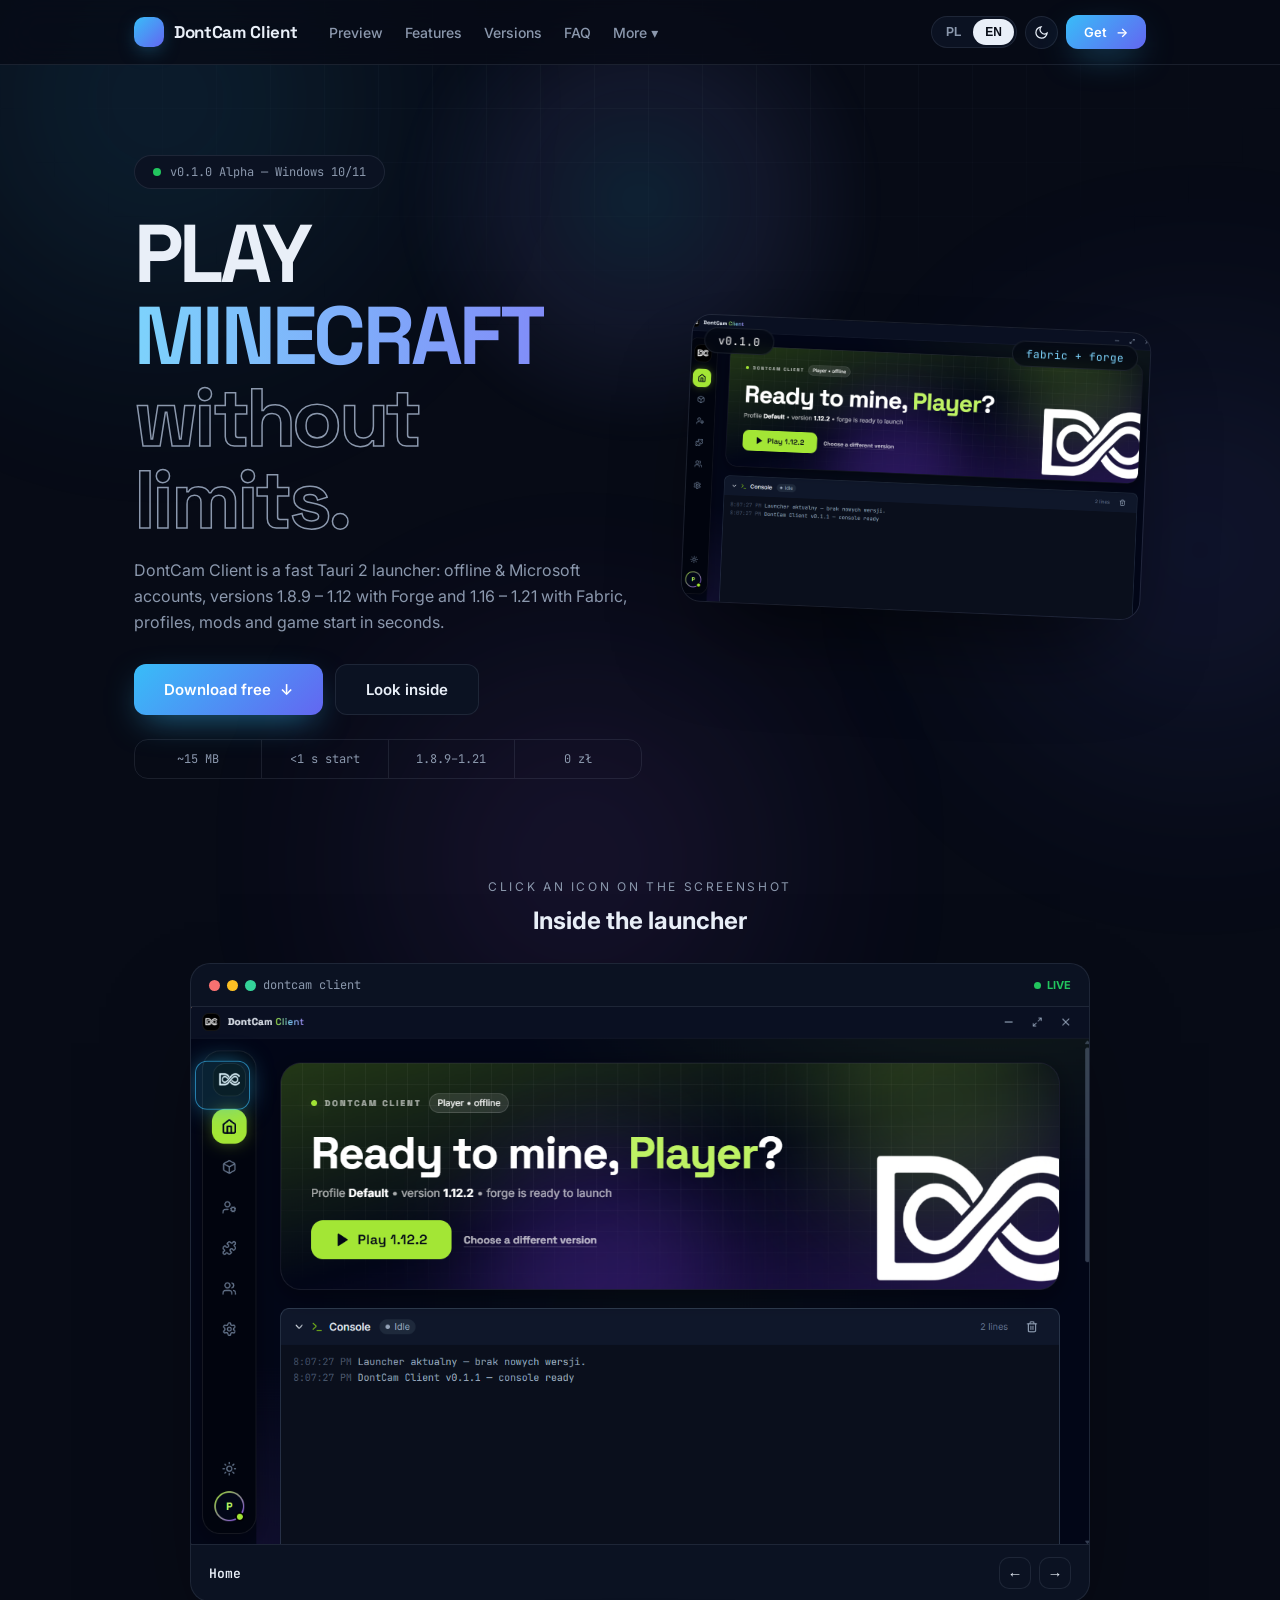
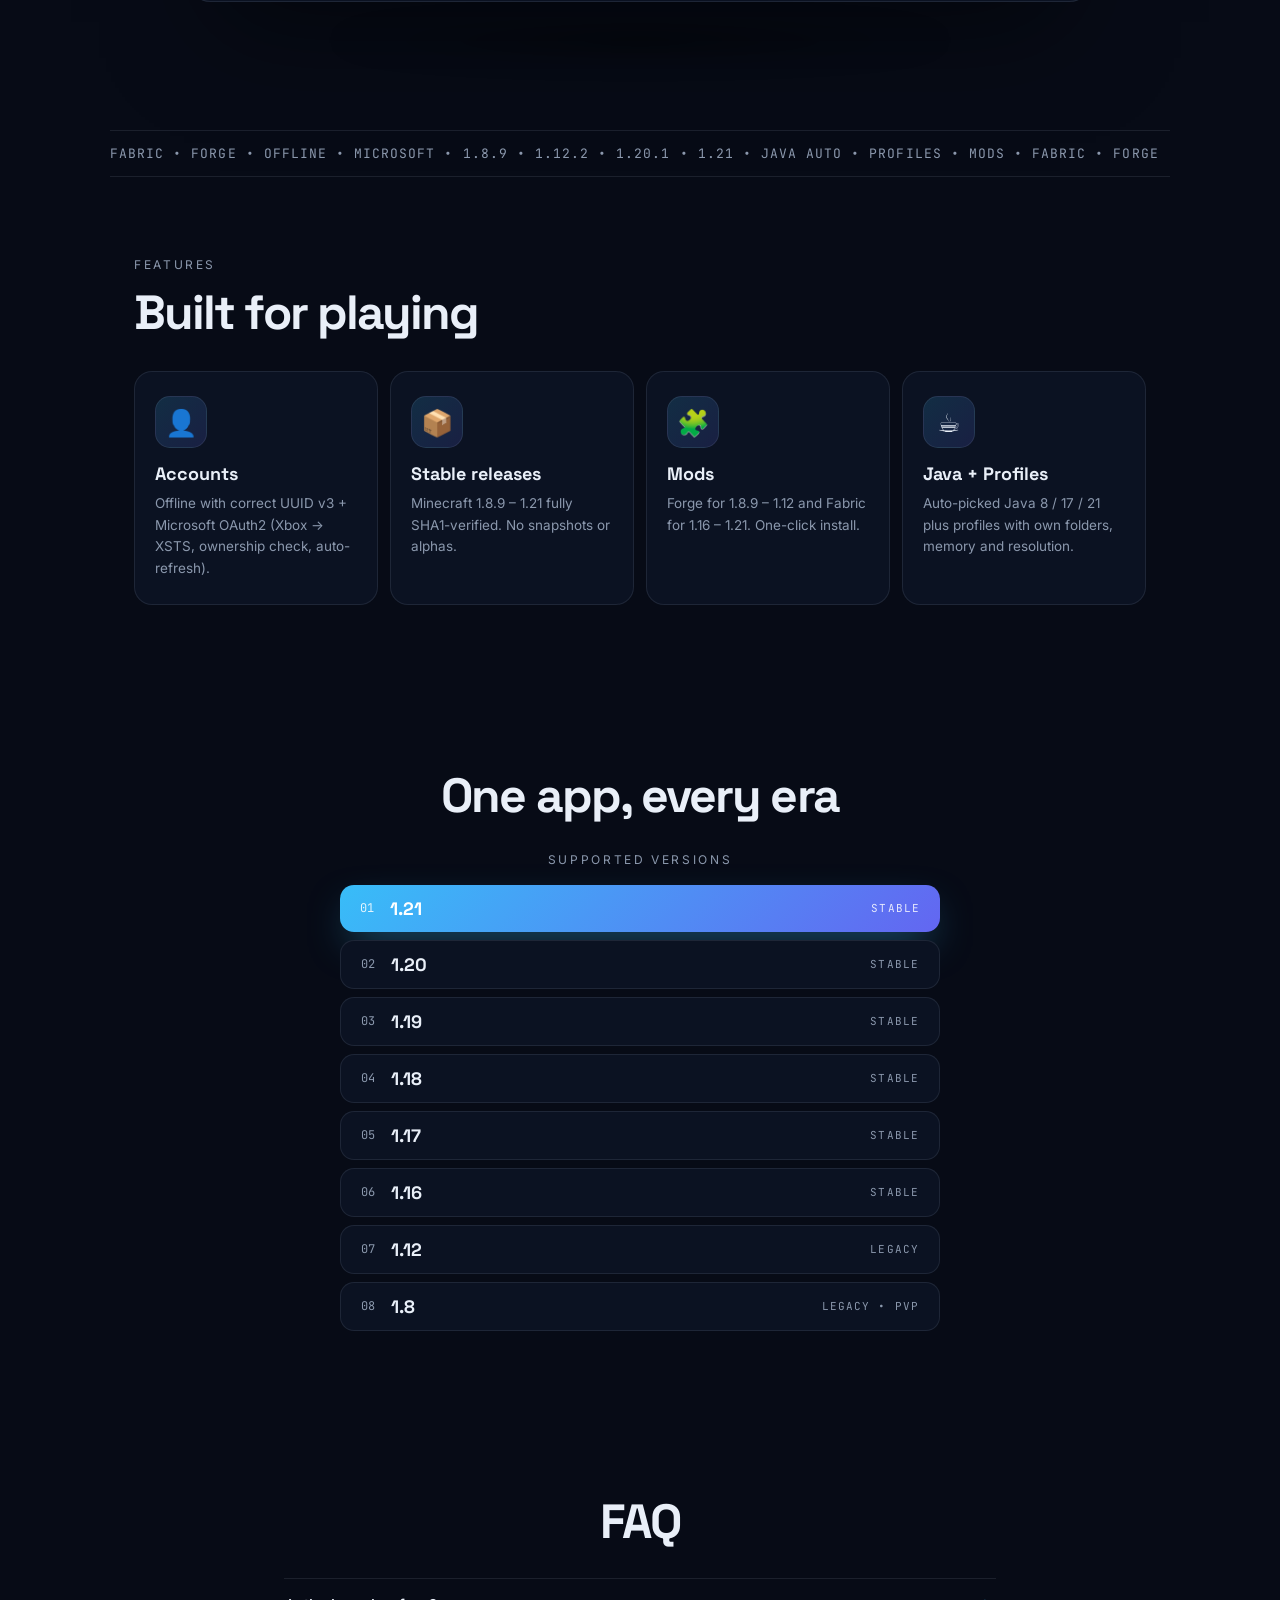
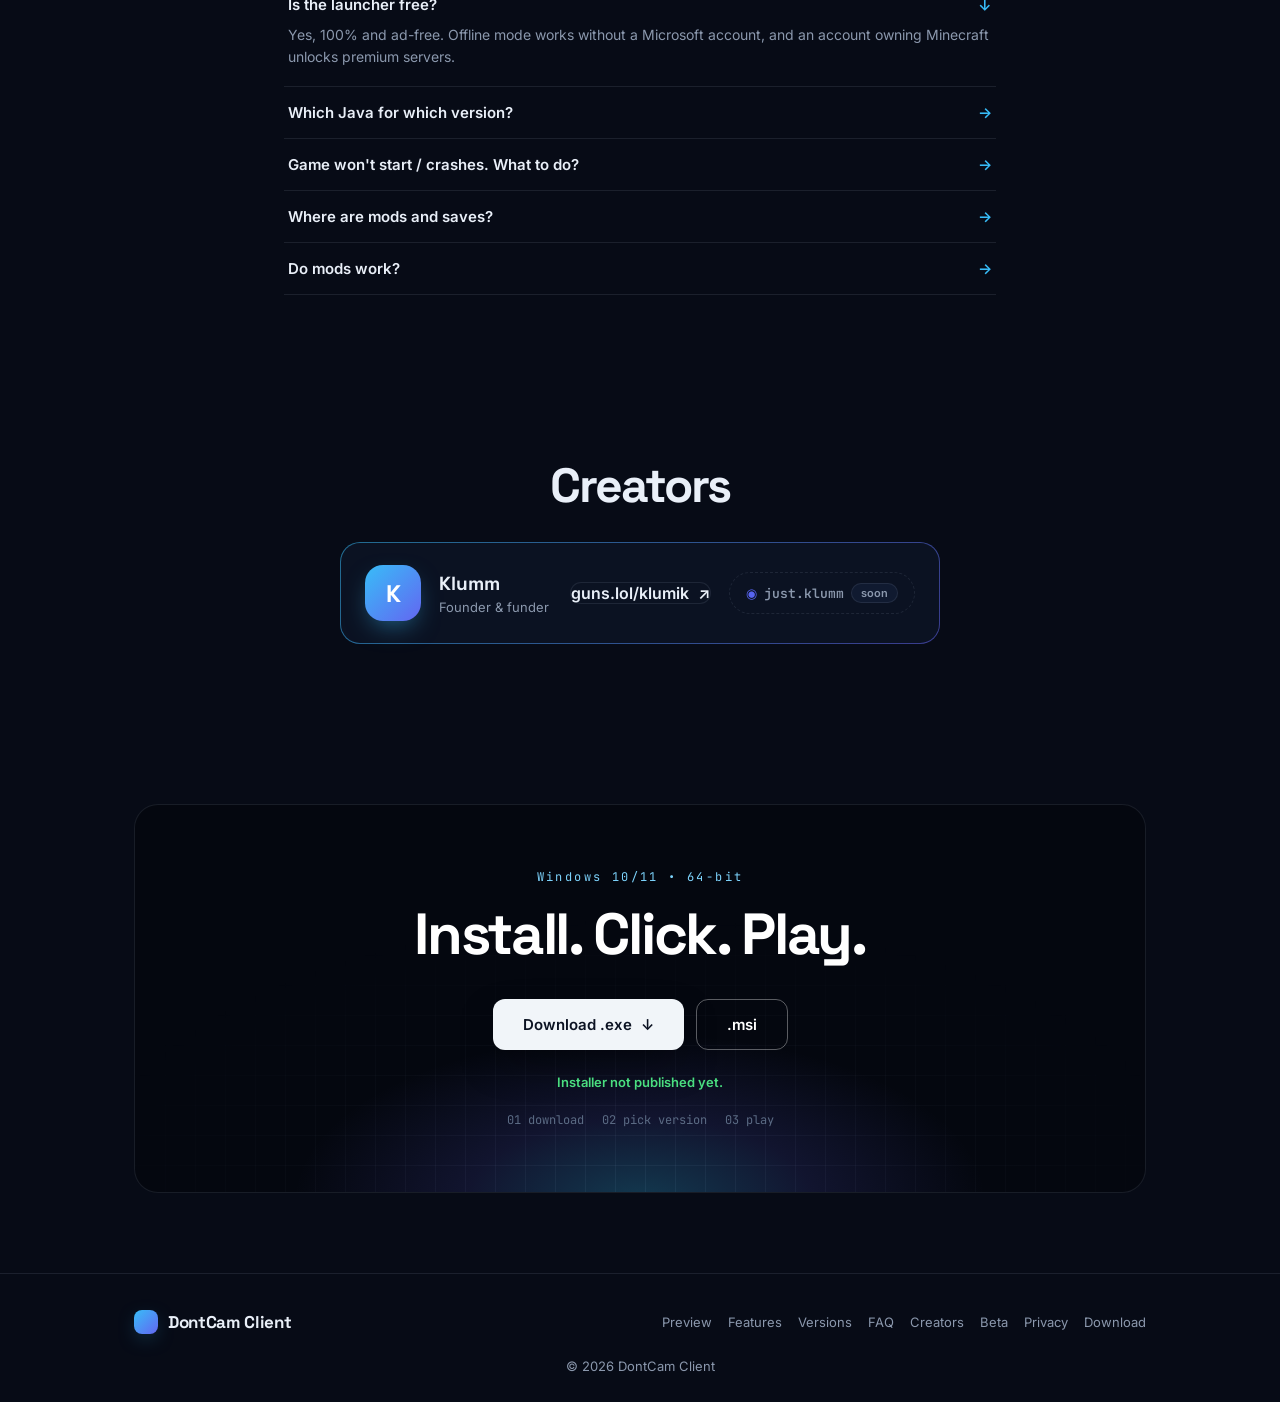
==== commit a8e29409: "Rework: hotspot gallery, split hero, rank versions, new download card" ====
--- a/index.html
+++ b/index.html
@@ -17,18 +17,17 @@
 <div class="aurora"><span class="a1"></span><span class="a2"></span><span class="a3"></span></div>
 <div class="grid-bg"></div>
 
-<header class="nav" id="nav">
-  <div class="wrap nav-inner">
+<header class="topbar" id="nav">
+  <div class="wrap bar-inner">
     <a class="brand" href="#top"><span class="logo"></span>DontCam&nbsp;Client</a>
     <nav class="links">
       <a href="#client" data-pl="Podgląd" data-en="Preview">Preview</a>
       <a href="#features" data-pl="Funkcje" data-en="Features">Features</a>
-      <a href="#download" data-pl="Pobierz" data-en="Download">Download</a>
+      <a href="#versions" data-pl="Wersje" data-en="Versions">Versions</a>
+      <a href="#faq">FAQ</a>
       <div class="more" id="moreMenu">
         <button class="more-btn" id="moreBtn"><span data-pl="Więcej" data-en="More">More</span> ▾</button>
         <div class="more-drop">
-          <a href="#versions" data-pl="Wersje" data-en="Versions">Versions</a>
-          <a href="#faq">FAQ</a>
           <a href="#creators" data-pl="Twórcy" data-en="Creators">Creators</a>
           <a href="beta.html">Beta</a>
           <a href="privacy.html" data-pl="Prywatność" data-en="Privacy">Privacy</a>
@@ -48,46 +47,43 @@
 
 <main id="top">
   <!-- HERO -->
-  <section class="wrap hero">
-    <p class="water" aria-hidden="true">DONTCAM</p>
-    <div class="badge reveal"><span class="pulse"></span><span class="mono" data-pl="v0.1.0 Alpha — Windows 10/11" data-en="v0.1.0 Alpha — Windows 10/11">v0.1.0 Alpha — Windows 10/11</span></div>
-    <h1 class="reveal d1"><span data-pl="GRAJ W" data-en="PLAY">PLAY</span> <span class="grad">MINECRAFT</span> <span class="stroke" data-pl="bez limitów." data-en="without limits.">without limits.</span></h1>
-    <p class="lead reveal d2" data-pl="DontCam Client to szybki launcher w Tauri 2: konta offline i Microsoft, wersje 1.8.9 – 1.12 z Forge oraz 1.16 – 1.21 z Fabric, profile, mody i start gry w kilka sekund." data-en="DontCam Client is a fast Tauri 2 launcher: offline & Microsoft accounts, versions 1.8.9 – 1.12 with Forge and 1.16 – 1.21 with Fabric, profiles, mods and game start in seconds.">DontCam Client is a fast Tauri 2 launcher: offline & Microsoft accounts, versions 1.8.9 – 1.12 with Forge and 1.16 – 1.21 with Fabric, profiles, mods and game start in seconds.</p>
-    <div class="cta reveal d3">
-      <a href="#download" class="btn btn-glow btn-lg magnet"><span data-pl="Pobierz za darmo" data-en="Download free">Download free</span><i>↓</i></a>
-      <a href="#client" class="btn btn-line btn-lg magnet"><span data-pl="Zobacz w środku" data-en="Look inside">Look inside</span></a>
-    </div>
-    <div class="hero-line reveal d4">
-      <div><strong>~15 MB</strong><span>installer</span></div>
-      <div><strong>&lt;1 s</strong><span data-pl="start gry" data-en="game start">game start</span></div>
-      <div><strong>1.8.9–1.21</strong><span>versions</span></div>
-      <div><strong>0 zł</strong><span data-pl="na zawsze" data-en="forever">forever</span></div>
+  <section class="wrap hero-split">
+    <div class="hero-copy">
+      <div class="badge reveal"><span class="pulse"></span><span class="mono" data-pl="v0.1.0 Alpha — Windows 10/11" data-en="v0.1.0 Alpha — Windows 10/11">v0.1.0 Alpha — Windows 10/11</span></div>
+      <h1 class="reveal d1"><span data-pl="GRAJ W" data-en="PLAY">PLAY</span><br /><span class="grad">MINECRAFT</span><br /><span class="stroke" data-pl="bez limitów." data-en="without limits.">without limits.</span></h1>
+      <p class="lead reveal d2" data-pl="DontCam Client to szybki launcher w Tauri 2: konta offline i Microsoft, wersje 1.8.9 – 1.12 z Forge oraz 1.16 – 1.21 z Fabric, profile, mody i start gry w kilka sekund." data-en="DontCam Client is a fast Tauri 2 launcher: offline & Microsoft accounts, versions 1.8.9 – 1.12 with Forge and 1.16 – 1.21 with Fabric, profiles, mods and game start in seconds.">DontCam Client is a fast Tauri 2 launcher: offline & Microsoft accounts, versions 1.8.9 – 1.12 with Forge and 1.16 – 1.21 with Fabric, profiles, mods and game start in seconds.</p>
+      <div class="cta reveal d3">
+        <a href="#download" class="btn btn-glow btn-lg magnet"><span data-pl="Pobierz za darmo" data-en="Download free">Download free</span><i>↓</i></a>
+        <a href="#client" class="btn btn-line btn-lg magnet"><span data-pl="Zobacz w środku" data-en="Look inside">Look inside</span></a>
+      </div>
+      <div class="hero-mini reveal d4 mono"><span>~15 MB</span><span>&lt;1 s start</span><span>1.8.9–1.21</span><span>0 zł</span></div>
+    </div>
+    <div class="hero-shot reveal d2">
+      <div class="float-card"><img src="shots/home.png" alt="DontCam Client" /><span class="float-tag mono">v0.1.0</span><span class="float-tag b mono">fabric + forge</span></div>
     </div>
   </section>
 
   <!-- GALLERY -->
   <section id="client" class="wrap gal-section">
     <div class="sec-head center reveal">
-      <p class="kicker" data-pl="Kliknij ikonę — zobacz ekran" data-en="Click an icon — see the screen">Click an icon — see the screen</p>
+      <p class="kicker" data-pl="Kliknij ikonę na screenie" data-en="Click an icon on the screenshot">Click an icon on the screenshot</p>
       <h2 data-pl="Launcher od środka" data-en="Inside the launcher">Inside the launcher</h2>
     </div>
     <div class="stage reveal d1" id="stage">
       <div class="gal-win" id="clientCard" data-tilt="8">
         <div class="gal-title"><i></i><i></i><i></i><span class="mono">dontcam client</span><b class="live"><u></u>LIVE</b></div>
-        <div class="gal-body">
-          <div class="gal-rail" role="tablist" aria-label="Launcher views">
-            <button data-shot="home" class="active" aria-label="Home"><svg viewBox="0 0 24 24" fill="none" stroke="currentColor" stroke-width="2" stroke-linecap="round" stroke-linejoin="round"><path d="M3 10.5 12 3l9 7.5"/><path d="M5 9.5V21h14V9.5"/></svg></button>
-            <button data-shot="versions" aria-label="Versions"><svg viewBox="0 0 24 24" fill="none" stroke="currentColor" stroke-width="2" stroke-linecap="round" stroke-linejoin="round"><path d="M21 8 12 3 3 8v8l9 5 9-5V8z"/><path d="M3 8l9 5 9-5"/><path d="M12 13v8"/></svg></button>
-            <button data-shot="profiles" aria-label="Profiles"><svg viewBox="0 0 24 24" fill="none" stroke="currentColor" stroke-width="2" stroke-linecap="round" stroke-linejoin="round"><circle cx="9" cy="8" r="3.2"/><path d="M3.5 20v-1a5 5 0 0 1 5-5h3a5 5 0 0 1 5 5v1"/><circle cx="17.5" cy="9" r="2.2"/><path d="M16 14.6A3.5 3.5 0 0 1 20.5 18v1"/></svg></button>
-            <button data-shot="mods" aria-label="Mods"><svg viewBox="0 0 24 24" fill="none" stroke="currentColor" stroke-width="2" stroke-linecap="round" stroke-linejoin="round"><path d="M14 7V5a2 2 0 0 0-4 0v2H7a2 2 0 0 0-2 2v3h2a2 2 0 1 1 0 4H5v3a2 2 0 0 0 2 2h3v-2a2 2 0 1 1 4 0v2h3a2 2 0 0 0 2-2v-3h-2a2 2 0 1 1 0-4h2V9a2 2 0 0 0-2-2h-3z"/></svg></button>
-            <button data-shot="accounts" aria-label="Accounts"><svg viewBox="0 0 24 24" fill="none" stroke="currentColor" stroke-width="2" stroke-linecap="round" stroke-linejoin="round"><circle cx="8.5" cy="8" r="3"/><path d="M3 20v-1a5 5 0 0 1 5-5h5a5 5 0 0 1 5 5v1"/><circle cx="17" cy="9" r="2.4"/><path d="M15.5 14.4A4 4 0 0 1 21 18.5V20"/></svg></button>
-            <button data-shot="settings" aria-label="Settings"><svg viewBox="0 0 24 24" fill="none" stroke="currentColor" stroke-width="2" stroke-linecap="round" stroke-linejoin="round"><circle cx="12" cy="12" r="3"/><path d="M19.4 15a1.7 1.7 0 0 0 .3 1.9l.1.1a2 2 0 1 1-2.9 2.9l-.1-.1a1.7 1.7 0 0 0-1.9-.3 1.7 1.7 0 0 0-1 1.5V21a2 2 0 1 1-4 0v-.1a1.7 1.7 0 0 0-1-1.6 1.7 1.7 0 0 0-1.9.3l-.1.1a2 2 0 1 1-2.9-2.9l.1-.1a1.7 1.7 0 0 0 .3-1.9 1.7 1.7 0 0 0-1.5-1H3a2 2 0 1 1 0-4h.1a1.7 1.7 0 0 0 1.6-1 1.7 1.7 0 0 0-.3-1.9l-.1-.1a2 2 0 1 1 2.9-2.9l.1.1a1.7 1.7 0 0 0 1.9.3h0a1.7 1.7 0 0 0 1-1.5V3a2 2 0 1 1 4 0v.1a1.7 1.7 0 0 0 1 1.5h0a1.7 1.7 0 0 0 1.9-.3l.1-.1a2 2 0 1 1 2.9 2.9l-.1.1a1.7 1.7 0 0 0-.3 1.9v0a1.7 1.7 0 0 0 1.5 1H21a2 2 0 1 1 0 4h-.1a1.7 1.7 0 0 0-1.5 1z"/></svg></button>
+        <div class="gal-view">
+          <img id="shotImg" src="shots/home.png" alt="DontCam Client screenshot" />
+          <div class="hotspots" id="hotspots">
+            <button style="--y:14.6%" data-shot="home" class="active" aria-label="Home"></button>
+            <button style="--y:24.4%" data-shot="versions" aria-label="Versions"></button>
+            <button style="--y:34.2%" data-shot="profiles" aria-label="Profiles"></button>
+            <button style="--y:43.9%" data-shot="mods" aria-label="Mods"></button>
+            <button style="--y:53.7%" data-shot="accounts" aria-label="Accounts"></button>
+            <button style="--y:63%" data-shot="settings" aria-label="Settings"></button>
           </div>
-          <div class="gal-view">
-            <img id="shotImg" src="shots/home.png" alt="DontCam Client screenshot" />
-            <div class="gal-fallback mono" id="shotFallback" hidden></div>
-            <div class="shine"></div>
-          </div>
+          <div class="gal-fallback mono" id="shotFallback" hidden></div>
+          <div class="shine"></div>
         </div>
         <div class="gal-cap"><span class="mono" id="shotCap" data-pl="Strona główna" data-en="Home">Home</span><div class="gal-arrows"><button id="shotPrev" aria-label="Previous">←</button><button id="shotNext" aria-label="Next">→</button></div></div>
       </div>
@@ -103,11 +99,11 @@
       <p class="kicker left" data-pl="Funkcje" data-en="Features">Features</p>
       <h2 data-pl="Zbudowany do grania" data-en="Built for playing">Built for playing</h2>
     </div>
-    <div class="feat-list">
-      <article class="feat reveal"><span class="fnum">01</span><div><h3 data-pl="Konta" data-en="Accounts">Accounts</h3><p data-pl="Offline z poprawnym UUID v3 + Microsoft OAuth2 (Xbox → XSTS, check posiadania gry, auto-refresh)." data-en="Offline with correct UUID v3 + Microsoft OAuth2 (Xbox → XSTS, ownership check, auto-refresh).">Offline with correct UUID v3 + Microsoft OAuth2 (Xbox → XSTS, ownership check, auto-refresh).</p></div><span class="ftag mono">offline + ms</span></article>
-      <article class="feat reveal d1"><span class="fnum">02</span><div><h3 data-pl="Stabilne wydania" data-en="Stable releases">Stable releases</h3><p data-pl="Minecraft 1.8.9 – 1.21 z pełną weryfikacją SHA1. Bez snapshotów i alf." data-en="Minecraft 1.8.9 – 1.21 fully SHA1-verified. No snapshots or alphas.">Minecraft 1.8.9 – 1.21 fully SHA1-verified. No snapshots or alphas.</p></div><span class="ftag mono">1.8.9–1.21</span></article>
-      <article class="feat reveal d2"><span class="fnum">03</span><div><h3 data-pl="Mody" data-en="Mods">Mods</h3><p data-pl="Forge dla 1.8.9 – 1.12 oraz Fabric dla 1.16 – 1.21. Instalacja jednym klikiem." data-en="Forge for 1.8.9 – 1.12 and Fabric for 1.16 – 1.21. One-click install.">Forge for 1.8.9 – 1.12 and Fabric for 1.16 – 1.21. One-click install.</p></div><span class="ftag mono">forge + fabric</span></article>
-      <article class="feat reveal d3"><span class="fnum">04</span><div><h3>Java + Profiles</h3><p data-pl="Auto-dobór Javy 8 / 17 / 21 i profile z własnym folderem, pamięcią i rozdzielczością." data-en="Auto-picked Java 8 / 17 / 21 plus profiles with own folders, memory and resolution.">Auto-picked Java 8 / 17 / 21 plus profiles with own folders, memory and resolution.</p></div><span class="ftag mono">8 / 17 / 21</span></article>
+    <div class="cards4">
+      <article class="fcard spot reveal"><span class="fico">👤</span><h3 data-pl="Konta" data-en="Accounts">Accounts</h3><p data-pl="Offline z poprawnym UUID v3 + Microsoft OAuth2 (Xbox → XSTS, check posiadania gry, auto-refresh)." data-en="Offline with correct UUID v3 + Microsoft OAuth2 (Xbox → XSTS, ownership check, auto-refresh).">Offline with correct UUID v3 + Microsoft OAuth2 (Xbox → XSTS, ownership check, auto-refresh).</p></article>
+      <article class="fcard spot reveal d1"><span class="fico">📦</span><h3 data-pl="Stabilne wydania" data-en="Stable releases">Stable releases</h3><p data-pl="Minecraft 1.8.9 – 1.21 z pełną weryfikacją SHA1. Bez snapshotów i alf." data-en="Minecraft 1.8.9 – 1.21 fully SHA1-verified. No snapshots or alphas.">Minecraft 1.8.9 – 1.21 fully SHA1-verified. No snapshots or alphas.</p></article>
+      <article class="fcard spot reveal d2"><span class="fico">🧩</span><h3 data-pl="Mody" data-en="Mods">Mods</h3><p data-pl="Forge dla 1.8.9 – 1.12 oraz Fabric dla 1.16 – 1.21. Instalacja jednym klikiem." data-en="Forge for 1.8.9 – 1.12 and Fabric for 1.16 – 1.21. One-click install.">Forge for 1.8.9 – 1.12 and Fabric for 1.16 – 1.21. One-click install.</p></article>
+      <article class="fcard spot reveal d3"><span class="fico">☕</span><h3>Java + Profiles</h3><p data-pl="Auto-dobór Javy 8 / 17 / 21 i profile z własnym folderem, pamięcią i rozdzielczością." data-en="Auto-picked Java 8 / 17 / 21 plus profiles with own folders, memory and resolution.">Auto-picked Java 8 / 17 / 21 plus profiles with own folders, memory and resolution.</p></article>
     </div>
   </section>
 
@@ -115,22 +111,22 @@
   <section id="versions" class="wrap section slim">
     <h2 class="reveal" data-pl="Jedna apka, każda era" data-en="One app, every era">One app, every era</h2>
     <p class="ver-label reveal" data-pl="Wspierane wersje" data-en="Supported versions">Supported versions</p>
-    <div class="timeline reveal d1 mono">
-      <div class="t on"><b>1.21</b></div>
-      <div class="t"><b>1.20</b></div>
-      <div class="t"><b>1.19</b></div>
-      <div class="t"><b>1.18</b></div>
-      <div class="t"><b>1.17</b></div>
-      <div class="t"><b>1.16</b></div>
-      <div class="t"><b>1.12</b></div>
-      <div class="t"><b>1.8</b></div>
+    <div class="rank reveal d1 mono">
+      <div class="r on"><span class="rk">01</span><b>1.21</b><span class="rt">stable</span></div>
+      <div class="r"><span class="rk">02</span><b>1.20</b><span class="rt">stable</span></div>
+      <div class="r"><span class="rk">03</span><b>1.19</b><span class="rt">stable</span></div>
+      <div class="r"><span class="rk">04</span><b>1.18</b><span class="rt">stable</span></div>
+      <div class="r"><span class="rk">05</span><b>1.17</b><span class="rt">stable</span></div>
+      <div class="r"><span class="rk">06</span><b>1.16</b><span class="rt">stable</span></div>
+      <div class="r"><span class="rk">07</span><b>1.12</b><span class="rt">legacy</span></div>
+      <div class="r"><span class="rk">08</span><b>1.8</b><span class="rt">legacy • pvp</span></div>
     </div>
   </section>
 
   <!-- FAQ -->
   <section id="faq" class="wrap section slim" style="max-width:760px">
     <h2 class="reveal">FAQ</h2>
-    <div class="faq reveal d1">
+    <div class="faqrows reveal d1">
       <details open>
         <summary data-pl="Czy launcher jest darmowy?" data-en="Is the launcher free?">Is the launcher free?</summary>
         <p data-pl="Tak, w 100% i bez reklam. Tryb offline działa bez konta Microsoft, a konto z kupionym Minecraftem odblokowuje serwery premium." data-en="Yes, 100% and ad-free. Offline mode works without a Microsoft account, and an account owning Minecraft unlocks premium servers.">Yes, 100% and ad-free. Offline mode works without a Microsoft account, and an account owning Minecraft unlocks premium servers.</p>
@@ -171,7 +167,7 @@
 
   <!-- DOWNLOAD -->
   <section id="download" class="wrap section">
-    <div class="dl-big reveal">
+    <div class="dl-card reveal">
       <div class="dl-glow"></div>
       <p class="mono dl-eyebrow">Windows 10/11 • 64-bit</p>
       <h2 data-pl="Zainstaluj. Kliknij. Graj." data-en="Install. Click. Play.">Install. Click. Play.</h2>
@@ -187,12 +183,18 @@
 </main>
 
 <footer>
-  <div class="wrap foot-grid">
-    <div class="foot-brand"><span class="logo sm"></span><strong>DontCam Client</strong><span class="mono tagline">play minecraft without limits</span></div>
-    <div class="foot-cols">
-      <div><p data-pl="Strona" data-en="Site">Site</p><a href="#client" data-pl="Podgląd" data-en="Preview">Preview</a><a href="#features" data-pl="Funkcje" data-en="Features">Features</a><a href="#versions" data-pl="Wersje" data-en="Versions">Versions</a><a href="#faq">FAQ</a></div>
-      <div><p data-pl="Więcej" data-en="More">More</p><a href="#creators" data-pl="Twórcy" data-en="Creators">Creators</a><a href="beta.html">Beta</a><a href="privacy.html" data-pl="Prywatność" data-en="Privacy">Privacy</a><a href="#download" data-pl="Pobierz" data-en="Download">Download</a></div>
-    </div>
+  <div class="wrap foot-mid">
+    <a class="brand" href="#top"><span class="logo sm"></span>DontCam&nbsp;Client</a>
+    <nav class="flinks">
+      <a href="#client" data-pl="Podgląd" data-en="Preview">Preview</a>
+      <a href="#features" data-pl="Funkcje" data-en="Features">Features</a>
+      <a href="#versions" data-pl="Wersje" data-en="Versions">Versions</a>
+      <a href="#faq">FAQ</a>
+      <a href="#creators" data-pl="Twórcy" data-en="Creators">Creators</a>
+      <a href="beta.html">Beta</a>
+      <a href="privacy.html" data-pl="Prywatność" data-en="Privacy">Privacy</a>
+      <a href="#download" data-pl="Pobierz" data-en="Download">Download</a>
+    </nav>
   </div>
   <div class="wrap foot-bottom"><span>© 2026 DontCam Client</span></div>
 </footer>
--- a/styles.css
+++ b/styles.css
@@ -1,34 +1,33 @@
 *{box-sizing:border-box;margin:0;padding:0}
-:root{--bg:#fafafa;--ink:#0a0a0a;--mut:#666;--line:rgba(0,0,0,.1);--card:#fff;--pill:#f1f1f1;--nav:rgba(250,250,250,.72);--grad1:#0284c7;--grad2:#6366f1;--glow-o:.5;--sky:#38bdf8}
-[data-theme="dark"]{--bg:#070b16;--ink:#e9eff8;--mut:#8b98ad;--line:rgba(148,163,184,.14);--card:#0b1222;--pill:#101a30;--nav:rgba(7,11,22,.75);--glow-o:.8;--grad1:#38bdf8;--grad2:#818cf8;--sky:#38bdf8}
+:root{--bg:#fafafa;--ink:#0a0a0a;--mut:#666;--line:rgba(0,0,0,.1);--card:#fff;--pill:#f1f1f1;--nav:rgba(250,250,250,.8);--grad1:#0284c7;--grad2:#6366f1;--glow-o:.5;--sky:#38bdf8}
+[data-theme="dark"]{--bg:#070b16;--ink:#e9eff8;--mut:#8b98ad;--line:rgba(148,163,184,.14);--card:#0b1222;--pill:#101a30;--nav:rgba(7,11,22,.8);--glow-o:.8;--grad1:#38bdf8;--grad2:#818cf8;--sky:#38bdf8}
 html{scroll-behavior:smooth}
 body{background:var(--bg);color:var(--ink);font-family:Inter,system-ui,sans-serif;overflow-x:hidden;transition:background .4s,color .4s}
 .mono{font-family:"JetBrains Mono",monospace}
-.wrap{max-width:1020px;margin:0 auto;padding:0 24px;position:relative;z-index:1}
+.wrap{max-width:1060px;margin:0 auto;padding:0 24px;position:relative;z-index:1}
 /* ambient */
 .cursor-glow{position:fixed;width:520px;height:520px;border-radius:50%;pointer-events:none;z-index:0;background:radial-gradient(circle,rgba(56,189,248,.13),rgba(129,140,248,.09),transparent 65%);transform:translate(-50%,-50%);transition:opacity .3s;filter:blur(10px)}
 .progress{position:fixed;top:0;left:0;height:2px;width:0;z-index:60;background:linear-gradient(90deg,var(--grad1),var(--grad2))}
-.aurora span{position:fixed;border-radius:50%;filter:blur(110px);z-index:0;opacity:var(--glow-o);animation:drift 16s ease-in-out infinite alternate;pointer-events:none}
-.a1{width:560px;height:560px;background:radial-gradient(circle,#38bdf844,transparent 70%);top:-180px;left:-120px}
-.a2{width:620px;height:620px;background:radial-gradient(circle,#6366f144,transparent 70%);top:-100px;right:-160px;animation-delay:-6s}
-.a3{width:500px;height:500px;background:radial-gradient(circle,#a855f744,transparent 70%);bottom:-200px;left:30%;animation-delay:-11s}
+.aurora span{position:fixed;border-radius:50%;filter:blur(120px);z-index:0;opacity:var(--glow-o);animation:drift 16s ease-in-out infinite alternate;pointer-events:none}
+.a1{width:600px;height:600px;background:radial-gradient(circle,#38bdf83d,transparent 70%);top:-200px;left:-140px}
+.a2{width:560px;height:560px;background:radial-gradient(circle,#6366f13d,transparent 70%);top:30%;right:-200px;animation-delay:-6s}
+.a3{width:520px;height:520px;background:radial-gradient(circle,#a855f73d,transparent 70%);bottom:-220px;left:25%;animation-delay:-11s}
 @keyframes drift{to{transform:translate(60px,50px) scale(1.12)}}
-.grid-bg{position:fixed;inset:0;z-index:0;pointer-events:none;background-image:linear-gradient(var(--line) 1px,transparent 1px),linear-gradient(90deg,var(--line) 1px,transparent 1px);background-size:56px 56px;mask-image:radial-gradient(ellipse 90% 60% at 50% 0%,#000 30%,transparent 75%);opacity:.35}
-/* nav */
-.nav{position:sticky;top:12px;z-index:40}
-.nav-inner{display:flex;align-items:center;gap:22px;background:var(--nav);backdrop-filter:blur(18px);border:1px solid var(--line);border-radius:18px;padding:10px 12px 10px 18px;box-shadow:0 20px 50px -20px rgba(0,0,0,.35)}
+.grid-bg{position:fixed;inset:0;z-index:0;pointer-events:none;background-image:linear-gradient(var(--line) 1px,transparent 1px),linear-gradient(90deg,var(--line) 1px,transparent 1px);background-size:54px 54px;mask-image:radial-gradient(ellipse 80% 55% at 50% 0%,#000 25%,transparent 72%);opacity:.3}
+/* topbar */
+.topbar,.nav{position:sticky;top:0;z-index:40;background:var(--nav);backdrop-filter:blur(18px);border-bottom:1px solid var(--line)}
+.bar-inner,.nav-inner{display:flex;align-items:center;gap:22px;min-height:64px}
 .brand{display:flex;align-items:center;gap:10px;font-family:"Space Grotesk";font-weight:700;text-decoration:none;color:var(--ink);letter-spacing:-.02em;font-size:17px}
 .logo{width:30px;height:30px;border-radius:10px;background:linear-gradient(135deg,#38bdf8,#6366f1);display:inline-block;box-shadow:0 6px 20px -6px #38bdf888;animation:logoFloat 3.5s ease-in-out infinite;flex-shrink:0}
 .logo.sm{width:24px;height:24px;border-radius:8px}
 @keyframes logoFloat{50%{transform:translateY(-3px) rotate(-4deg)}}
-.links{display:flex;gap:20px;margin-left:6px;align-items:center}
-.links a{color:var(--mut);text-decoration:none;font-size:14px;font-weight:500;position:relative;transition:color .2s}
-.links a::after{content:"";position:absolute;left:0;bottom:-4px;height:2px;width:0;border-radius:2px;background:linear-gradient(90deg,var(--grad1),var(--grad2));transition:width .25s}
-.links a:hover{color:var(--ink)}.links a:hover::after{width:100%}
+.links{display:flex;gap:22px;margin-left:10px;align-items:center}
+.links a{color:var(--mut);text-decoration:none;font-size:14px;font-weight:500;transition:color .2s}
+.links a:hover{color:var(--ink)}
 .nav-actions{margin-left:auto;display:flex;gap:8px;align-items:center}
 .lang{display:flex;background:var(--card);border:1px solid var(--line);border-radius:99px;padding:2px}
 .lang button{border:0;background:transparent;padding:6px 12px;border-radius:99px;font-size:12px;font-weight:700;color:var(--mut);cursor:pointer;transition:.25s}
-.lang button.active{background:var(--ink);color:var(--bg);box-shadow:0 4px 12px rgba(0,0,0,.25)}
+.lang button.active{background:var(--ink);color:var(--bg)}
 .theme-btn{width:33px;height:33px;border-radius:99px;border:1px solid var(--line);background:var(--card);color:var(--ink);cursor:pointer;display:grid;place-items:center;transition:transform .25s;flex-shrink:0}
 .theme-btn:hover{transform:rotate(25deg) scale(1.08)}
 .theme-btn .moon{display:none}[data-theme="dark"] .theme-btn .sun{display:none}[data-theme="dark"] .theme-btn .moon{display:block}
@@ -38,70 +37,71 @@
 .more-drop{position:absolute;top:calc(100% + 12px);right:0;min-width:170px;background:var(--card);border:1px solid var(--line);border-radius:14px;padding:6px;box-shadow:0 24px 50px -12px rgba(0,0,0,.4);opacity:0;visibility:hidden;transform:translateY(-6px);transition:.22s;display:grid}
 .more.open .more-drop,.more:hover .more-drop{opacity:1;visibility:visible;transform:none}
 .more-drop a{padding:9px 13px;border-radius:9px;font-size:13px}
-.more-drop a::after{display:none}
 .more-drop a:hover{background:var(--pill);color:var(--ink)}
 /* buttons */
-.btn{display:inline-flex;align-items:center;gap:9px;border-radius:99px;text-decoration:none;font-weight:600;transition:transform .2s,box-shadow .25s;will-change:transform;position:relative}
+.btn{display:inline-flex;align-items:center;gap:9px;border-radius:12px;text-decoration:none;font-weight:600;transition:transform .2s,box-shadow .25s;will-change:transform;position:relative}
 .btn i{font-style:normal;transition:transform .25s}
 .btn:hover i{transform:translate(2px,2px)}
 .btn-sm{padding:9px 18px;font-size:13px}.btn-lg{padding:15px 30px;font-size:15px}
 .btn-glow{background:linear-gradient(135deg,#38bdf8,#6366f1);color:#fff;box-shadow:0 12px 34px -10px rgba(56,189,248,.55)}
 .btn-glow:hover{transform:translateY(-3px) scale(1.02);box-shadow:0 20px 44px -10px rgba(99,102,241,.65)}
-.btn-line{border:1px solid var(--line);color:var(--ink);background:color-mix(in srgb,var(--card) 70%,transparent);backdrop-filter:blur(8px)}
-.btn-line:hover{transform:translateY(-3px);border-color:var(--ink)}
+.btn-line{border:1px solid var(--line);color:var(--ink);background:var(--card)}
+.btn-line:hover{transform:translateY(-3px);border-color:var(--grad1)}
 .btn-white{background:#f1f5f9;color:#0b1222;box-shadow:0 16px 40px -12px rgba(0,0,0,.5)}
 .btn-white:hover{transform:translateY(-3px) scale(1.02)}
 .btn-ghostlight{border:1px solid rgba(255,255,255,.35);color:#fff}
 .btn-ghostlight:hover{transform:translateY(-3px);border-color:#fff}
-/* hero */
-.hero{padding:110px 24px 40px;text-align:center;position:relative}
-.water{position:absolute;top:30px;left:50%;transform:translateX(-50%);font-family:"Space Grotesk";font-weight:700;font-size:clamp(80px,17vw,220px);letter-spacing:.02em;color:transparent;-webkit-text-stroke:1px var(--line);opacity:.7;pointer-events:none;user-select:none;white-space:nowrap;z-index:-1}
+/* hero split */
+.hero-split{display:grid;grid-template-columns:1.05fr .95fr;gap:44px;align-items:center;padding:90px 24px 50px}
 .badge{display:inline-flex;align-items:center;gap:9px;border:1px solid var(--line);background:var(--card);border-radius:99px;padding:8px 18px;font-size:13px;color:var(--mut)}
 .badge .mono{font-size:12px}
 .pulse{width:8px;height:8px;border-radius:50%;background:#22c55e;box-shadow:0 0 0 0 #22c55e88;animation:pulse 1.8s infinite;flex-shrink:0}
 @keyframes pulse{70%{box-shadow:0 0 0 9px transparent}100%{box-shadow:0 0 0 0 transparent}}
-.hero h1{font-family:"Space Grotesk";font-size:clamp(46px,8.6vw,100px);line-height:1.02;letter-spacing:-.045em;margin:26px 0 18px;text-wrap:balance}
+.hero-copy h1{font-family:"Space Grotesk";font-size:clamp(48px,6.4vw,84px);line-height:1;letter-spacing:-.045em;margin:24px 0 16px}
 .grad{background:linear-gradient(92deg,#7dd3fc,#818cf8,#c084fc,#7dd3fc);background-size:300%;-webkit-background-clip:text;background-clip:text;color:transparent;animation:gshift 7s linear infinite}
 @keyframes gshift{to{background-position:300%}}
 .stroke{color:transparent;-webkit-text-stroke:1.5px var(--mut)}
-.lead{color:var(--mut);font-size:17px;max-width:640px;margin:0 auto;line-height:1.65}
-.cta{display:flex;gap:12px;justify-content:center;margin:30px 0 36px;flex-wrap:wrap}
-.hero-line{display:flex;justify-content:center;max-width:760px;margin:0 auto;border-top:1px solid var(--line);border-bottom:1px solid var(--line)}
-.hero-line div{flex:1;padding:16px 8px;display:grid;gap:3px}
-.hero-line div+div{border-left:1px solid var(--line)}
-.hero-line strong{font-family:"Space Grotesk";font-size:20px}
-.hero-line span{color:var(--mut);font-size:11px;text-transform:uppercase;letter-spacing:.1em}
+.lead{color:var(--mut);font-size:16px;max-width:520px;line-height:1.65}
+.cta{display:flex;gap:12px;margin:28px 0 24px;flex-wrap:wrap}
+.hero-mini{display:flex;gap:0;border:1px solid var(--line);border-radius:14px;overflow:hidden;max-width:520px}
+.hero-mini span{flex:1;padding:11px 6px;font-size:12px;color:var(--mut);text-align:center}
+.hero-mini span+span{border-left:1px solid var(--line)}
+.hero-shot{display:flex;justify-content:center}
+.float-card{position:relative;width:min(100%,460px);border-radius:20px;overflow:hidden;border:1px solid var(--line);box-shadow:0 50px 90px -30px rgba(0,0,0,.55);transform:rotate(2.5deg);transition:transform .35s;animation:floaty 6s ease-in-out infinite}
+.float-card:hover{transform:rotate(0)}
+@keyframes floaty{50%{translate:0 -12px}}
+.float-card img{display:block;width:100%;aspect-ratio:16/10;object-fit:cover;object-position:top}
+.float-tag{position:absolute;top:12px;left:12px;background:rgba(4,8,18,.7);backdrop-filter:blur(6px);border:1px solid var(--line);border-radius:99px;padding:5px 13px;font-size:11px;color:#fff}
+.float-tag.b{left:auto;right:12px;color:#7dd3fc}
 /* gallery */
-.gal-section{padding:60px 24px 10px;perspective:1200px}
+.gal-section{padding:50px 24px 10px;perspective:1200px}
 .sec-head{margin-bottom:28px}
 .sec-head.center{text-align:center}
 .kicker{color:var(--mut);font-size:12px;letter-spacing:.22em;text-transform:uppercase;margin-bottom:12px}
 .kicker.left{text-align:left;margin-bottom:10px}
-.stage{position:relative;max-width:860px;margin:0 auto;transform-style:preserve-3d}
-.gal-win{background:var(--card);border:1px solid var(--line);border-radius:22px;overflow:hidden;box-shadow:0 50px 100px -30px rgba(0,0,0,.5),0 0 0 1px rgba(255,255,255,.04) inset;transition:transform .2s ease-out;transform-style:preserve-3d;position:relative}
+.stage{position:relative;max-width:900px;margin:0 auto;transform-style:preserve-3d}
+.gal-win{background:var(--card);border:1px solid var(--line);border-radius:20px;overflow:hidden;box-shadow:0 50px 100px -30px rgba(0,0,0,.5);transition:transform .2s ease-out;transform-style:preserve-3d;position:relative}
 .gal-title{display:flex;align-items:center;gap:7px;padding:13px 18px;border-bottom:1px solid var(--line);font-size:12px;color:var(--mut)}
 .gal-title i{width:11px;height:11px;border-radius:50%;background:var(--line)}
 .gal-title i:first-child{background:#f87171}.gal-title i:nth-child(2){background:#fbbf24}.gal-title i:nth-child(3){background:#34d399}
 .live{margin-left:auto;font-style:normal;font-size:11px;color:#22c55e;display:flex;gap:6px;align-items:center}
 .live u{width:7px;height:7px;border-radius:50%;background:#22c55e;text-decoration:none;animation:blink 1.4s infinite}
 @keyframes blink{50%{opacity:.2}}
-.gal-body{display:grid;grid-template-columns:84px 1fr;min-height:420px}
-.gal-rail{border-right:1px solid var(--line);padding:14px 0;display:flex;flex-direction:column;align-items:center;gap:6px}
-.gal-rail button{width:52px;height:52px;border-radius:15px;border:1px solid transparent;background:transparent;color:var(--mut);cursor:pointer;display:grid;place-items:center;transition:.22s}
-.gal-rail button svg{width:23px;height:23px}
-.gal-rail button:hover{background:var(--pill);color:var(--ink);transform:translateX(3px)}
-.gal-rail button.active{background:linear-gradient(135deg,rgba(56,189,248,.22),rgba(99,102,241,.22));border-color:rgba(56,189,248,.45);color:var(--sky);box-shadow:0 8px 24px -8px rgba(56,189,248,.5)}
-.gal-view{position:relative;overflow:hidden;background:#04070f;min-height:420px}
-.gal-view img{position:absolute;inset:0;width:100%;height:100%;object-fit:cover;object-position:top;transition:opacity .3s ease,transform .3s ease}
-.gal-view img.swap{opacity:0;transform:scale(.992)}
+.gal-view{position:relative;overflow:hidden;background:#04070f;aspect-ratio:1198/717}
+.gal-view img{position:absolute;inset:0;width:100%;height:100%;object-fit:cover;object-position:top left;transition:opacity .3s ease}
+.gal-view img.swap{opacity:0}
 .gal-fallback{position:absolute;inset:0;display:grid;place-items:center;color:var(--mut);font-size:13px}
-.shine{position:absolute;inset:0;background:linear-gradient(115deg,transparent 30%,rgba(255,255,255,.12) 45%,transparent 60%);transform:translateX(-100%);animation:shine 6s ease-in-out infinite;pointer-events:none;z-index:3}
+.hotspots{position:absolute;inset:0;z-index:2}
+.hotspots button{position:absolute;left:.4%;width:6.2%;top:var(--y);height:9%;transform:translateY(-50%);background:transparent;border:1px solid transparent;border-radius:12px;cursor:pointer;transition:.2s;padding:0}
+.hotspots button:hover{background:rgba(56,189,248,.14);border-color:rgba(56,189,248,.55);box-shadow:0 0 26px -4px rgba(56,189,248,.65)}
+.hotspots button.active{background:rgba(56,189,248,.16);border-color:rgba(56,189,248,.6);box-shadow:0 0 26px -4px rgba(56,189,248,.65)}
+.shine{position:absolute;inset:0;background:linear-gradient(115deg,transparent 30%,rgba(255,255,255,.1) 45%,transparent 60%);transform:translateX(-100%);animation:shine 7s ease-in-out infinite;pointer-events:none;z-index:3}
 @keyframes shine{55%,100%{transform:translateX(100%)}}
 .gal-cap{display:flex;align-items:center;justify-content:space-between;padding:12px 18px;border-top:1px solid var(--line);font-size:13px}
-.gal-cap span{color:var(--ink);font-weight:600}
+.gal-cap span{font-weight:600}
 .gal-arrows{display:flex;gap:8px}
-.gal-arrows button{width:32px;height:32px;border-radius:99px;border:1px solid var(--line);background:var(--card);color:var(--ink);cursor:pointer;transition:.2s;font-size:15px;line-height:1}
-.gal-arrows button:hover{border-color:var(--grad1);color:var(--grad1);transform:scale(1.08)}
+.gal-arrows button{width:32px;height:32px;border-radius:10px;border:1px solid var(--line);background:var(--card);color:var(--ink);cursor:pointer;transition:.2s;font-size:15px;line-height:1}
+.gal-arrows button:hover{border-color:var(--grad1);color:var(--grad1)}
 .stage-shadow{height:40px;margin:18px auto 0;max-width:70%;background:radial-gradient(ellipse,rgba(0,0,0,.45),transparent 70%);filter:blur(12px)}
 [data-tilt]{transform-style:preserve-3d;will-change:transform;transition:transform .25s ease-out}
 .stage{perspective:1200px}
@@ -112,41 +112,54 @@
 /* sections */
 .section{padding:80px 24px}
 .section h2{font-family:"Space Grotesk";font-size:clamp(30px,5vw,48px);letter-spacing:-.04em;margin-bottom:26px}
-/* features rows */
-.feat-list{display:grid;gap:10px}
-.feat{display:grid;grid-template-columns:64px 1fr auto;gap:18px;align-items:center;background:var(--card);border:1px solid var(--line);border-radius:18px;padding:22px 24px;transition:.25s;position:relative;overflow:hidden}
-.feat::after{content:"";position:absolute;left:0;top:0;bottom:0;width:3px;background:linear-gradient(180deg,var(--grad1),var(--grad2));opacity:0;transition:.25s}
-.feat:hover{transform:translateX(6px);border-color:var(--grad1)}
-.feat:hover::after{opacity:1}
-.fnum{font-family:"JetBrains Mono",monospace;font-size:13px;color:var(--mut);border:1px solid var(--line);border-radius:12px;width:52px;height:52px;display:grid;place-items:center}
-.feat h3{font-family:"Space Grotesk";font-size:19px;margin-bottom:6px}
-.feat p{color:var(--mut);font-size:14px;line-height:1.6}
-.ftag{font-size:11px;color:var(--sky);background:rgba(56,189,248,.1);border:1px solid rgba(56,189,248,.3);border-radius:99px;padding:6px 14px;white-space:nowrap}
+.sub{color:var(--mut)}
+/* feature cards */
+.cards4{display:grid;grid-template-columns:repeat(4,1fr);gap:12px}
+.fcard{background:var(--card);border:1px solid var(--line);border-radius:18px;padding:24px 20px;position:relative;overflow:hidden;transition:.25s}
+.fcard::before{content:"";position:absolute;top:0;left:0;right:0;height:3px;background:linear-gradient(90deg,var(--grad1),var(--grad2));opacity:0;transition:.25s}
+.fcard:hover{transform:translateY(-6px);border-color:var(--grad1)}
+.fcard:hover::before{opacity:1}
+.fico{font-size:26px;display:inline-grid;place-items:center;width:52px;height:52px;border-radius:15px;background:linear-gradient(135deg,rgba(56,189,248,.16),rgba(99,102,241,.16));border:1px solid var(--line)}
+.fcard h3{font-family:"Space Grotesk";font-size:18px;margin:14px 0 8px}
+.fcard p{color:var(--mut);font-size:13.5px;line-height:1.6}
 /* old cards (privacy page) */
 .card{background:var(--card);border:1px solid var(--line);border-radius:18px;padding:26px;position:relative;overflow:hidden}
 .card h3{font-family:"Space Grotesk";font-size:20px;margin:10px 0 8px}
 .card p{color:var(--mut);font-size:14px;line-height:1.6}
-/* versions */
+/* versions rank */
 .slim{text-align:center}
-.slim .faq,.slim .creator{text-align:left}
+.slim .faqrows,.slim .creator{text-align:left}
 .ver-label{color:var(--mut);font-size:12px;letter-spacing:.22em;text-transform:uppercase;margin-bottom:18px}
+.rank{display:grid;gap:8px;max-width:600px;margin:0 auto}
+.r{display:flex;align-items:center;gap:16px;border:1px solid var(--line);background:var(--card);border-radius:14px;padding:12px 20px;transition:.25s;cursor:pointer;user-select:none;font-family:"JetBrains Mono",monospace}
+.r:hover{transform:translateX(6px);border-color:var(--grad1)}
+.r .rk{color:var(--mut);font-size:12px}
+.r b{font-family:"Space Grotesk";font-size:18px}
+.r .rt{margin-left:auto;font-size:11px;color:var(--mut);text-transform:uppercase;letter-spacing:.1em}
+.r.on{background:linear-gradient(135deg,#38bdf8,#6366f1);border:0;color:#fff;box-shadow:0 16px 40px -12px rgba(56,189,248,.55)}
+.r.on .rk,.r.on .rt{color:rgba(255,255,255,.85)}
+/* keep old .t working */
 .timeline{display:flex;gap:10px;justify-content:center;flex-wrap:wrap;max-width:640px;margin:0 auto}
 .t{border:1px solid var(--line);background:var(--card);border-radius:14px;padding:12px 22px;transition:.25s;cursor:pointer;user-select:none}
-.t:hover{transform:translateY(-4px);border-color:var(--grad1);box-shadow:0 14px 30px -14px rgba(56,189,248,.5)}
-.t:active{transform:scale(.96)}
+.t:hover{transform:translateY(-4px);border-color:var(--grad1)}
 .t b{font-size:17px;font-family:"Space Grotesk"}
-.t.on{background:linear-gradient(135deg,#38bdf8,#6366f1);color:#fff;border:0;box-shadow:0 16px 40px -12px rgba(56,189,248,.55)}
-/* faq */
-.faq details{background:var(--card);border:1px solid var(--line);border-radius:14px;padding:15px 18px;margin:10px 0;transition:border-color .2s}
-.faq details[open]{border-color:var(--grad1)}
+.t.on{background:linear-gradient(135deg,#38bdf8,#6366f1);color:#fff;border:0}
+/* faq rows */
+.faqrows details{border-top:1px solid var(--line);padding:16px 4px;transition:.2s}
+.faqrows details:last-child{border-bottom:1px solid var(--line)}
+.faqrows summary{cursor:pointer;font-weight:600;font-size:15px;list-style:none;display:flex;justify-content:space-between;align-items:center;gap:12px}
+.faqrows summary::-webkit-details-marker{display:none}
+.faqrows summary::after{content:"→";color:var(--grad1);flex-shrink:0;transition:transform .25s}
+.faqrows details[open] summary::after{transform:rotate(90deg)}
+.faqrows details p{color:var(--mut);font-size:14px;line-height:1.6;margin:10px 0 2px}
+.faqrows details p.mono{font-size:12px;color:var(--ink);background:var(--pill);border:1px solid var(--line);border-radius:8px;padding:8px 12px}
+/* keep old .faq working */
+.faq details{background:var(--card);border:1px solid var(--line);border-radius:14px;padding:15px 18px;margin:10px 0}
 .faq summary{cursor:pointer;font-weight:600;font-size:15px;list-style:none;display:flex;justify-content:space-between;align-items:center;gap:12px}
 .faq summary::-webkit-details-marker{display:none}
-.faq summary::after{content:"+";color:var(--grad1);font-size:20px;font-weight:400;flex-shrink:0;transition:transform .25s}
-.faq details[open] summary::after{transform:rotate(45deg)}
 .faq details p{color:var(--mut);font-size:14px;line-height:1.6;margin:10px 0 2px}
-.faq details p.mono{font-size:12px;color:var(--ink);background:var(--pill);border:1px solid var(--line);border-radius:8px;padding:8px 12px}
 /* creators */
-.creator{display:flex;align-items:center;gap:18px;background:var(--card);border:1px solid var(--line);border-radius:20px;padding:22px 24px;max-width:560px;margin:0 auto}
+.creator{display:flex;align-items:center;gap:18px;border:1px solid transparent;border-radius:20px;padding:22px 24px;max-width:600px;margin:0 auto;background:linear-gradient(var(--card),var(--card)) padding-box,linear-gradient(135deg,rgba(56,189,248,.55),rgba(99,102,241,.55)) border-box}
 .avatar{width:56px;height:56px;border-radius:18px;background:linear-gradient(135deg,#38bdf8,#6366f1);display:grid;place-items:center;font-family:"Space Grotesk";font-weight:700;font-size:24px;color:#fff;box-shadow:0 10px 26px -8px rgba(56,189,248,.55);flex-shrink:0}
 .creator .who{display:grid;gap:3px;text-align:left}
 .creator .who strong{font-family:"Space Grotesk";font-size:19px}
@@ -155,31 +168,28 @@
 .discord-pill{display:inline-flex;align-items:center;gap:7px;border:1px dashed var(--line);border-radius:99px;padding:10px 16px;font-size:13px;font-weight:600;color:var(--mut);cursor:default;white-space:nowrap}
 .discord-pill i{font-style:normal;color:#5865F2}
 .discord-pill em{font-style:normal;font-size:11px;background:var(--pill);border:1px solid var(--line);border-radius:99px;padding:2px 9px;color:var(--mut)}
-/* download big */
-.dl-big{position:relative;overflow:hidden;border-radius:28px;padding:70px 40px;text-align:center;background:linear-gradient(120deg,#0e5fa8 0%,#1d4fa1 35%,#4c2f9e 70%,#241a5e 100%);border:1px solid rgba(255,255,255,.14)}
-.dl-big::before{content:"";position:absolute;inset:0;background-image:linear-gradient(rgba(255,255,255,.06) 1px,transparent 1px),linear-gradient(90deg,rgba(255,255,255,.06) 1px,transparent 1px);background-size:30px 30px;mask-image:radial-gradient(75% 100% at 50% 0%,#000,transparent 85%)}
-.dl-glow{position:absolute;width:640px;height:300px;background:radial-gradient(ellipse,rgba(125,211,252,.3),transparent 70%);top:-140px;left:50%;transform:translateX(-50%);animation:drift 9s alternate infinite;pointer-events:none}
-.dl-eyebrow{position:relative;color:#bcd7f5;font-size:12px;letter-spacing:.2em}
-.dl-big h2{position:relative;color:#fff;font-family:"Space Grotesk";font-size:clamp(34px,6vw,60px);letter-spacing:-.04em;margin:12px 0 26px}
-.dl-big .cta{position:relative;display:flex;gap:12px;justify-content:center;flex-wrap:wrap}
-.dl-note{position:relative;color:#c6d8ef;font-size:13px;margin-top:14px}
+/* download */
+.dl-card{position:relative;overflow:hidden;border-radius:24px;padding:64px 36px;text-align:center;background:#04070f;border:1px solid var(--line)}
+.dl-card::before{content:"";position:absolute;inset:0;background-image:linear-gradient(rgba(148,163,184,.09) 1px,transparent 1px),linear-gradient(90deg,rgba(148,163,184,.09) 1px,transparent 1px);background-size:30px 30px;mask-image:radial-gradient(70% 90% at 50% 100%,#000,transparent 80%)}
+.dl-glow{position:absolute;width:700px;height:340px;background:radial-gradient(ellipse,rgba(56,189,248,.28),rgba(99,102,241,.14),transparent 70%);bottom:-180px;left:50%;transform:translateX(-50%);animation:drift 9s alternate infinite;pointer-events:none}
+.dl-eyebrow{position:relative;color:#7dd3fc;font-size:12px;letter-spacing:.2em}
+.dl-card h2{position:relative;color:#fff;font-family:"Space Grotesk";font-size:clamp(34px,6vw,58px);letter-spacing:-.04em;margin:12px 0 24px}
+.dl-card .cta{position:relative;display:flex;gap:12px;justify-content:center;flex-wrap:wrap}
+.dl-note{position:relative;color:#8b98ad;font-size:13px;margin-top:14px}
 .dl-note.ready{color:#4ade80;font-weight:600}
-.mobile-note{position:relative;margin:18px auto 0;max-width:460px;background:rgba(2,6,16,.55);border:1px solid rgba(248,113,113,.5);color:#fca5a5;border-radius:14px;padding:14px 18px;font-size:14px;line-height:1.55}
-.dl-big .steps{position:relative;display:flex;gap:18px;justify-content:center;color:#9db4d4;font-size:12px;margin-top:22px;flex-wrap:wrap}
+.dl-note.flash{animation:noteflash 1.1s ease}
+@keyframes noteflash{0%,100%{color:#8b98ad}20%,60%{color:#ff7070;text-shadow:0 0 20px rgba(255,60,60,.9);transform:translateX(-5px)}40%,80%{transform:translateX(5px)}}
+.mobile-note{position:relative;margin:18px auto 0;max-width:460px;background:rgba(2,6,16,.6);border:1px solid rgba(248,113,113,.5);color:#fca5a5;border-radius:14px;padding:14px 18px;font-size:14px;line-height:1.55}
+.dl-card .steps{position:relative;display:flex;gap:18px;justify-content:center;color:#5b6b84;font-size:12px;margin-top:22px;flex-wrap:wrap}
 .note{font-size:13px;color:var(--mut);margin-top:12px}
 .note.ready{color:#22c55e;font-weight:600}
 /* footer */
-footer{border-top:1px solid var(--line);padding:40px 0 30px;color:var(--mut);font-size:13px}
-.foot-grid{display:flex;justify-content:space-between;gap:30px;flex-wrap:wrap}
-.foot-brand{display:grid;gap:6px;align-content:start;justify-items:start}
-.foot-brand strong{font-family:"Space Grotesk";font-size:16px;color:var(--ink)}
-.tagline{font-size:12px}
-.foot-cols{display:flex;gap:48px}
-.foot-cols div{display:grid;gap:8px;align-content:start}
-.foot-cols p{font-size:11px;text-transform:uppercase;letter-spacing:.14em;margin-bottom:2px}
-.foot-cols a{color:var(--mut);text-decoration:none}
-.foot-cols a:hover{color:var(--ink)}
-.foot-bottom{display:flex;justify-content:center;padding-top:28px}
+footer{border-top:1px solid var(--line);padding:36px 0 28px;color:var(--mut);font-size:13px}
+.foot-mid{display:flex;align-items:center;gap:20px;flex-wrap:wrap}
+.foot-mid .flinks{display:flex;gap:16px;flex-wrap:wrap;margin-left:auto}
+.flinks a{color:var(--mut);text-decoration:none}
+.flinks a:hover{color:var(--ink)}
+.foot-bottom{display:flex;justify-content:center;padding-top:24px}
 .foot{display:flex;justify-content:space-between}
 .foot.center{justify-content:center}
 .foot a,.foot-bottom a{color:var(--mut);text-decoration:none}
@@ -209,33 +219,30 @@
 .reveal[data-tilt]{transition:opacity .8s ease,transform .15s ease-out}
 .reveal[data-tilt].in{transition:opacity .8s ease,transform .15s ease-out}
 /* responsive */
+@media(max-width:900px){
+  .hero-split{grid-template-columns:1fr;gap:36px;padding:70px 20px 30px;text-align:center}
+  .hero-copy .lead{margin:0 auto}
+  .hero-copy .cta,.hero-mini{justify-content:center}
+  .hero-mini{margin:0 auto}
+  .cards4{grid-template-columns:1fr 1fr}
+}
 @media(max-width:720px){
   .links{display:none}
-  .hero{padding:70px 20px 20px}
-  .water{font-size:24vw}
-  .nav-inner{gap:10px;padding:10px 10px 10px 14px}
+  .bar-inner,.nav-inner{gap:10px}
   .nav-actions .btn{display:none}
   .brand{font-size:15px}
   .lang button{padding:5px 9px}
   .cta .btn-lg{width:100%;justify-content:center}
-  .hero-line{flex-wrap:wrap}
-  .hero-line div{flex:1 1 40%}
-  .hero-line div:nth-child(3){border-left:0}
-  .gal-body{grid-template-columns:1fr}
-  .gal-rail{flex-direction:row;justify-content:center;border-right:0;border-bottom:1px solid var(--line);padding:10px;flex-wrap:wrap}
-  .gal-rail button:hover{transform:translateY(-2px)}
   .gal-view{min-height:300px}
-  .feat{grid-template-columns:1fr;gap:10px}
-  .ftag{justify-self:start}
+  .cards4{grid-template-columns:1fr}
   .creator{flex-wrap:wrap;text-align:center;justify-content:center}
   .creator .who{text-align:center}
   .creator .btn,.discord-pill{margin-left:0}
-  .dl-big{padding:48px 22px}
-  .t{padding:12px 16px}
-  .t b{font-size:16px}
+  .dl-card{padding:48px 22px}
+  .r{padding:11px 14px}
   .section{padding:56px 20px}
-  .foot-grid{flex-direction:column}
-  .foot-cols{gap:30px}
+  .foot-mid{flex-direction:column;align-items:flex-start}
+  .foot-mid .flinks{margin-left:0}
 }
 @media(hover:none){.cursor-glow{display:none}}
 @media(prefers-reduced-motion:reduce){*{animation:none!important;transition:none!important}.reveal{opacity:1;transform:none}}
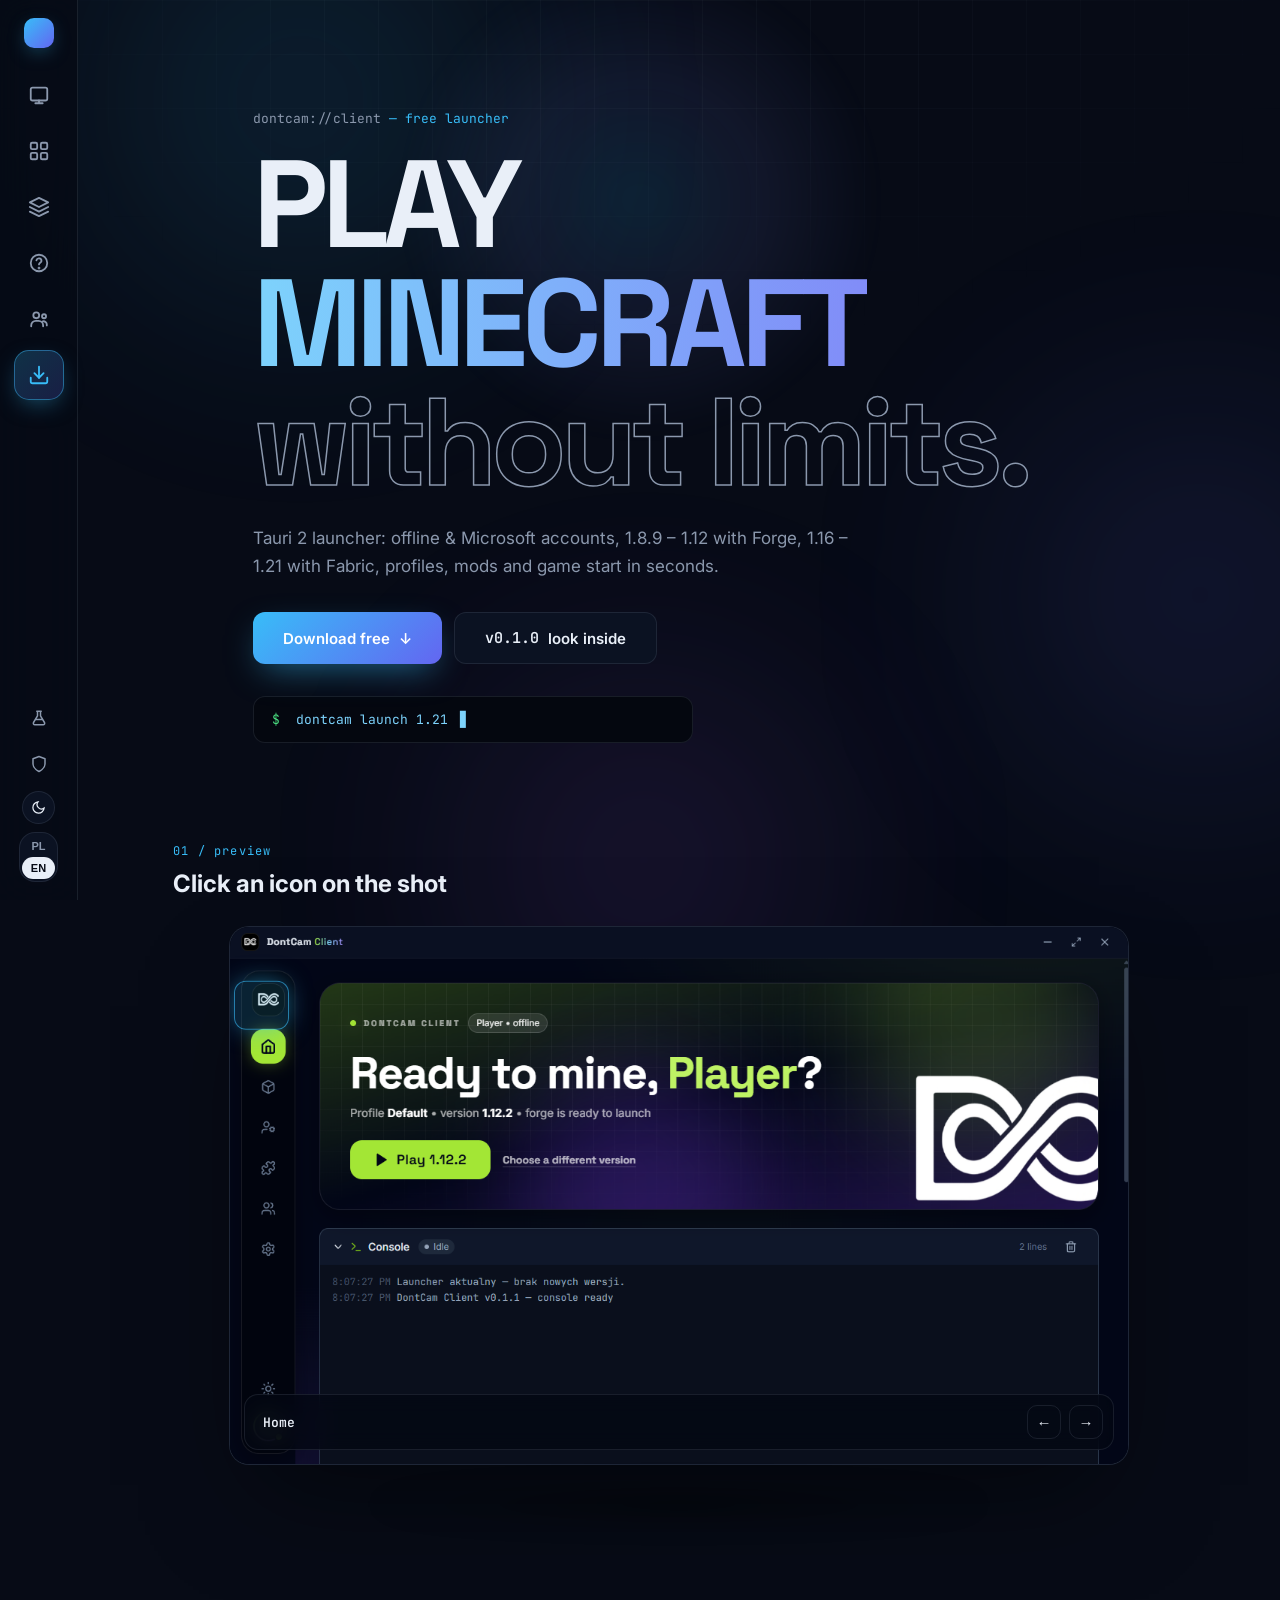
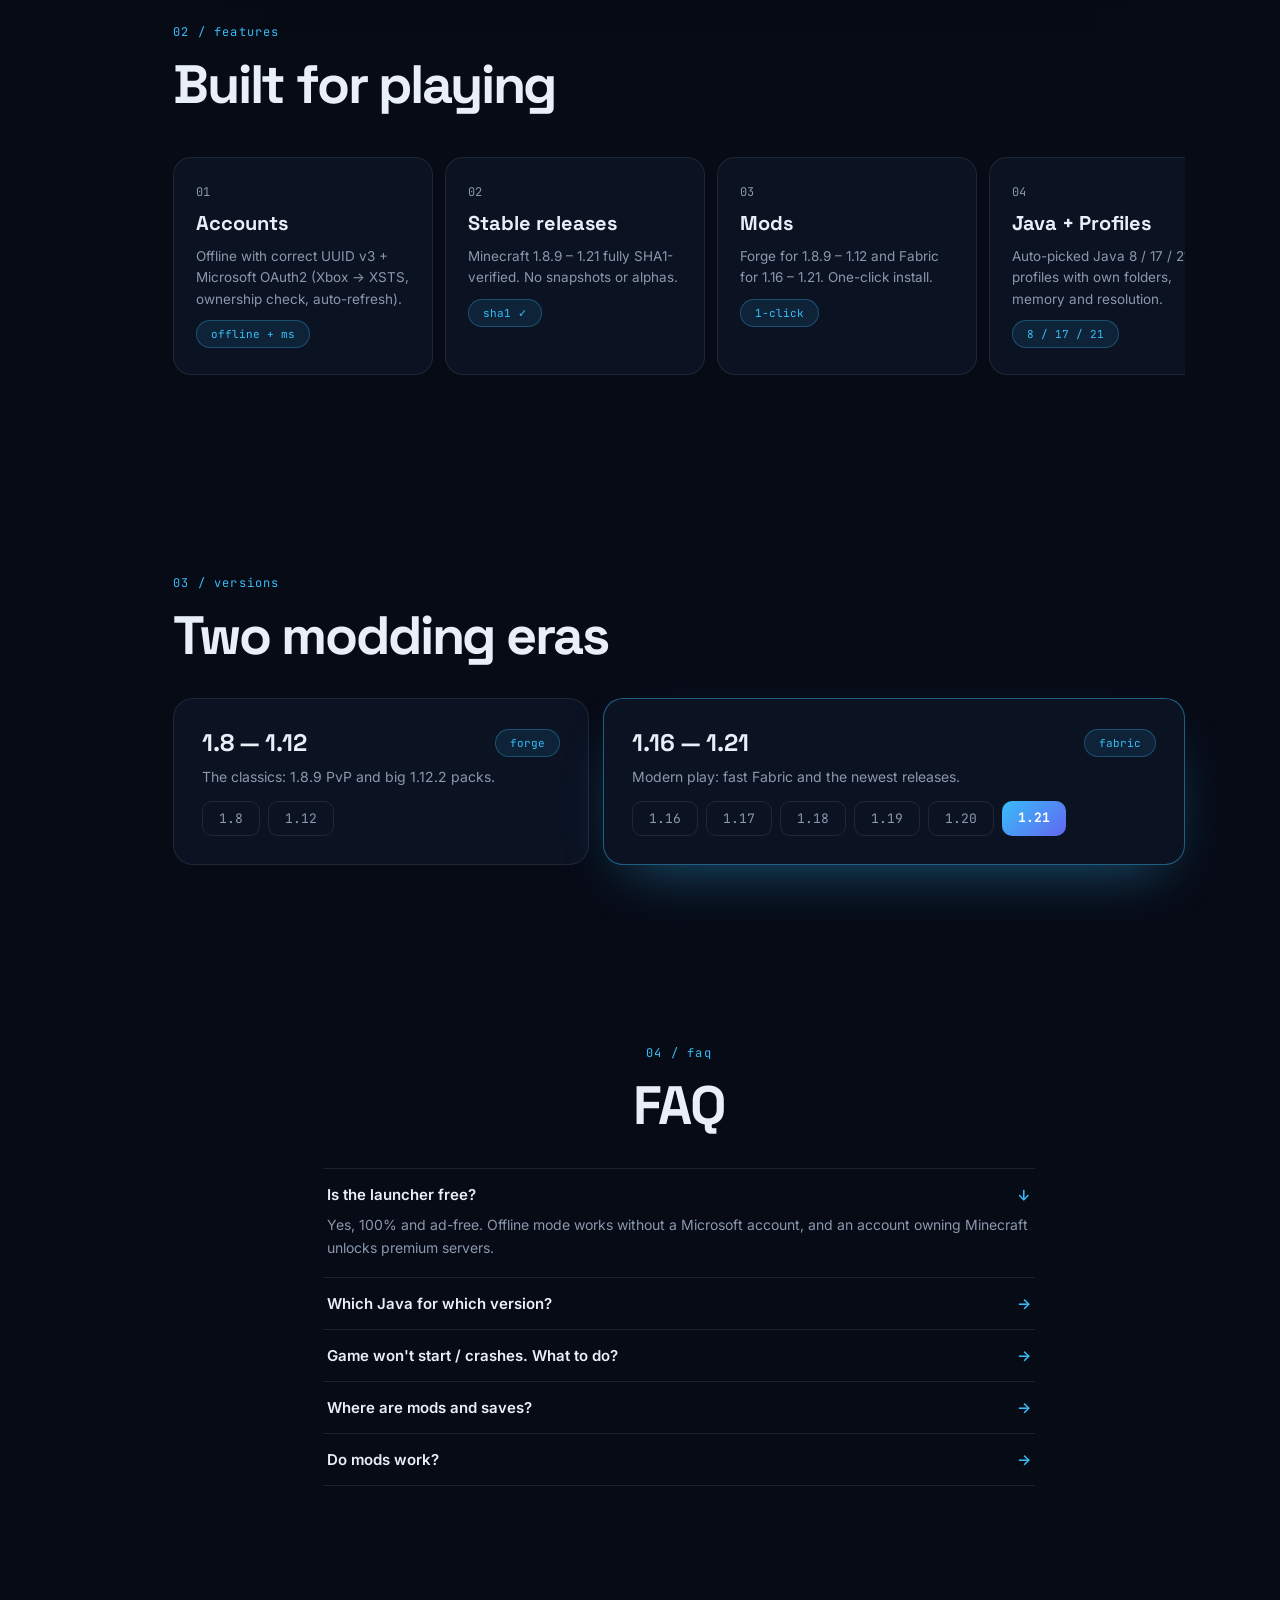
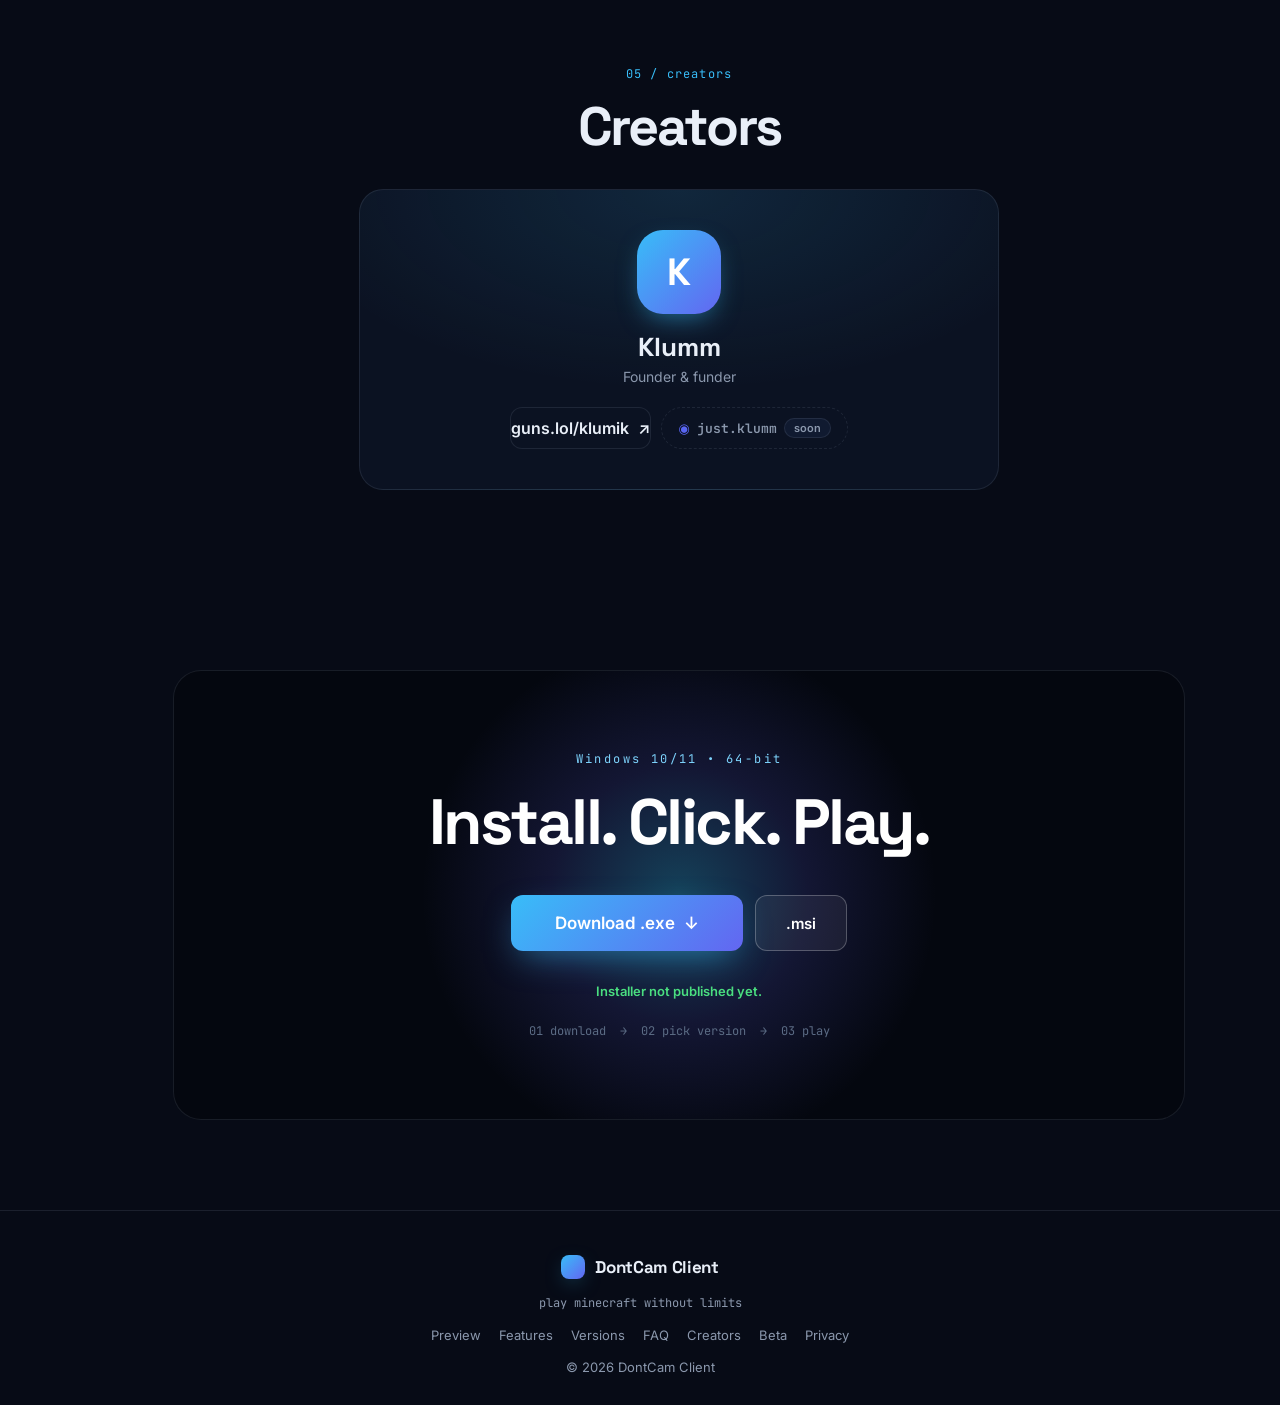
==== commit 20b0e29e: "Unrecognizable rework: launcher side-rail nav, terminal hero, era versions, orb download" ====
--- a/index.html
+++ b/index.html
@@ -17,61 +17,61 @@
 <div class="aurora"><span class="a1"></span><span class="a2"></span><span class="a3"></span></div>
 <div class="grid-bg"></div>
 
-<header class="topbar" id="nav">
-  <div class="wrap bar-inner">
-    <a class="brand" href="#top"><span class="logo"></span>DontCam&nbsp;Client</a>
-    <nav class="links">
-      <a href="#client" data-pl="Podgląd" data-en="Preview">Preview</a>
-      <a href="#features" data-pl="Funkcje" data-en="Features">Features</a>
-      <a href="#versions" data-pl="Wersje" data-en="Versions">Versions</a>
-      <a href="#faq">FAQ</a>
-      <div class="more" id="moreMenu">
-        <button class="more-btn" id="moreBtn"><span data-pl="Więcej" data-en="More">More</span> ▾</button>
-        <div class="more-drop">
-          <a href="#creators" data-pl="Twórcy" data-en="Creators">Creators</a>
-          <a href="beta.html">Beta</a>
-          <a href="privacy.html" data-pl="Prywatność" data-en="Privacy">Privacy</a>
-        </div>
-      </div>
-    </nav>
-    <div class="nav-actions">
-      <div class="lang"><button id="btnPL">PL</button><button id="btnEN" class="active">EN</button></div>
-      <button id="themeBtn" class="theme-btn" aria-label="Toggle theme">
-        <svg class="sun" width="15" height="15" viewBox="0 0 24 24" fill="none" stroke="currentColor" stroke-width="2" stroke-linecap="round"><circle cx="12" cy="12" r="4"/><path d="M12 2v2M12 20v2M4.9 4.9l1.4 1.4M17.7 17.7l1.4 1.4M2 12h2M20 12h2M4.9 19.1l1.4-1.4M17.7 6.3l1.4-1.4"/></svg>
-        <svg class="moon" width="15" height="15" viewBox="0 0 24 24" fill="none" stroke="currentColor" stroke-width="2" stroke-linecap="round"><path d="M21 12.8A9 9 0 1 1 11.2 3a7 7 0 0 0 9.8 9.8z"/></svg>
-      </button>
-      <a href="#download" class="btn btn-glow btn-sm magnet"><span data-pl="Pobierz" data-en="Get">Get</span><i>→</i></a>
-    </div>
+<!-- boczna szyna jak w launcherze (desktop) -->
+<aside class="rail">
+  <a class="brand rail-logo" href="#top" aria-label="Top"><span class="logo"></span></a>
+  <nav class="rail-nav">
+    <a href="#client" data-spy="client" title="Preview"><svg viewBox="0 0 24 24" fill="none" stroke="currentColor" stroke-width="2" stroke-linecap="round" stroke-linejoin="round"><rect x="3" y="4" width="18" height="14" rx="2"/><path d="M8 21h8M12 18v3"/></svg></a>
+    <a href="#features" data-spy="features" title="Features"><svg viewBox="0 0 24 24" fill="none" stroke="currentColor" stroke-width="2" stroke-linecap="round" stroke-linejoin="round"><rect x="3" y="3" width="7" height="7" rx="1.5"/><rect x="14" y="3" width="7" height="7" rx="1.5"/><rect x="3" y="14" width="7" height="7" rx="1.5"/><rect x="14" y="14" width="7" height="7" rx="1.5"/></svg></a>
+    <a href="#versions" data-spy="versions" title="Versions"><svg viewBox="0 0 24 24" fill="none" stroke="currentColor" stroke-width="2" stroke-linecap="round" stroke-linejoin="round"><path d="M12 2 2 7l10 5 10-5-10-5z"/><path d="M2 12l10 5 10-5"/><path d="M2 17l10 5 10-5"/></svg></a>
+    <a href="#faq" data-spy="faq" title="FAQ"><svg viewBox="0 0 24 24" fill="none" stroke="currentColor" stroke-width="2" stroke-linecap="round" stroke-linejoin="round"><circle cx="12" cy="12" r="9"/><path d="M9.2 9a2.8 2.8 0 0 1 5.5.7c0 1.8-2.7 2.3-2.7 3.8"/><circle cx="12" cy="17.5" r=".5" fill="currentColor"/></svg></a>
+    <a href="#creators" data-spy="creators" title="Creators"><svg viewBox="0 0 24 24" fill="none" stroke="currentColor" stroke-width="2" stroke-linecap="round" stroke-linejoin="round"><circle cx="9" cy="8" r="3.2"/><path d="M3.5 20v-1a5 5 0 0 1 5-5h3a5 5 0 0 1 5 5v1"/><circle cx="17.5" cy="9" r="2.2"/><path d="M16 14.6A3.5 3.5 0 0 1 20.5 18v1"/></svg></a>
+    <a href="#download" data-spy="download" title="Download"><svg viewBox="0 0 24 24" fill="none" stroke="currentColor" stroke-width="2" stroke-linecap="round" stroke-linejoin="round"><path d="M21 15v4a2 2 0 0 1-2 2H5a2 2 0 0 1-2-2v-4"/><path d="M7 10l5 5 5-5"/><path d="M12 15V3"/></svg></a>
+  </nav>
+  <div class="rail-foot">
+    <a href="beta.html" class="rail-mini" title="Beta"><svg viewBox="0 0 24 24" fill="none" stroke="currentColor" stroke-width="2" stroke-linecap="round" stroke-linejoin="round"><path d="M9 3h6M10 3v6.3L4.7 18a2 2 0 0 0 1.8 3h11a2 2 0 0 0 1.8-3L14 9.3V3"/><path d="M7.5 14h9"/></svg></a>
+    <a href="privacy.html" class="rail-mini" title="Privacy"><svg viewBox="0 0 24 24" fill="none" stroke="currentColor" stroke-width="2" stroke-linecap="round" stroke-linejoin="round"><path d="M12 22s8-3.6 8-10V5l-8-3-8 3v7c0 6.4 8 10 8 10z"/></svg></a>
+    <button class="theme-btn js-theme" aria-label="Toggle theme">
+      <svg class="sun" width="15" height="15" viewBox="0 0 24 24" fill="none" stroke="currentColor" stroke-width="2" stroke-linecap="round"><circle cx="12" cy="12" r="4"/><path d="M12 2v2M12 20v2M4.9 4.9l1.4 1.4M17.7 17.7l1.4 1.4M2 12h2M20 12h2M4.9 19.1l1.4-1.4M17.7 6.3l1.4-1.4"/></svg>
+      <svg class="moon" width="15" height="15" viewBox="0 0 24 24" fill="none" stroke="currentColor" stroke-width="2" stroke-linecap="round"><path d="M21 12.8A9 9 0 1 1 11.2 3a7 7 0 0 0 9.8 9.8z"/></svg>
+    </button>
+    <div class="lang col"><button class="js-pl">PL</button><button class="js-en active">EN</button></div>
+  </div>
+</aside>
+
+<!-- górny pasek (telefon) -->
+<header class="mobilebar">
+  <a class="brand" href="#top"><span class="logo sm"></span>DontCam&nbsp;Client</a>
+  <div class="nav-actions">
+    <div class="lang"><button class="js-pl">PL</button><button class="js-en active">EN</button></div>
+    <button class="theme-btn js-theme" aria-label="Toggle theme">
+      <svg class="sun" width="15" height="15" viewBox="0 0 24 24" fill="none" stroke="currentColor" stroke-width="2" stroke-linecap="round"><circle cx="12" cy="12" r="4"/><path d="M12 2v2M12 20v2M4.9 4.9l1.4 1.4M17.7 17.7l1.4 1.4M2 12h2M20 12h2M4.9 19.1l1.4-1.4M17.7 6.3l1.4-1.4"/></svg>
+      <svg class="moon" width="15" height="15" viewBox="0 0 24 24" fill="none" stroke="currentColor" stroke-width="2" stroke-linecap="round"><path d="M21 12.8A9 9 0 1 1 11.2 3a7 7 0 0 0 9.8 9.8z"/></svg>
+    </button>
   </div>
 </header>
 
 <main id="top">
   <!-- HERO -->
-  <section class="wrap hero-split">
-    <div class="hero-copy">
-      <div class="badge reveal"><span class="pulse"></span><span class="mono" data-pl="v0.1.0 Alpha — Windows 10/11" data-en="v0.1.0 Alpha — Windows 10/11">v0.1.0 Alpha — Windows 10/11</span></div>
-      <h1 class="reveal d1"><span data-pl="GRAJ W" data-en="PLAY">PLAY</span><br /><span class="grad">MINECRAFT</span><br /><span class="stroke" data-pl="bez limitów." data-en="without limits.">without limits.</span></h1>
-      <p class="lead reveal d2" data-pl="DontCam Client to szybki launcher w Tauri 2: konta offline i Microsoft, wersje 1.8.9 – 1.12 z Forge oraz 1.16 – 1.21 z Fabric, profile, mody i start gry w kilka sekund." data-en="DontCam Client is a fast Tauri 2 launcher: offline & Microsoft accounts, versions 1.8.9 – 1.12 with Forge and 1.16 – 1.21 with Fabric, profiles, mods and game start in seconds.">DontCam Client is a fast Tauri 2 launcher: offline & Microsoft accounts, versions 1.8.9 – 1.12 with Forge and 1.16 – 1.21 with Fabric, profiles, mods and game start in seconds.</p>
-      <div class="cta reveal d3">
-        <a href="#download" class="btn btn-glow btn-lg magnet"><span data-pl="Pobierz za darmo" data-en="Download free">Download free</span><i>↓</i></a>
-        <a href="#client" class="btn btn-line btn-lg magnet"><span data-pl="Zobacz w środku" data-en="Look inside">Look inside</span></a>
-      </div>
-      <div class="hero-mini reveal d4 mono"><span>~15 MB</span><span>&lt;1 s start</span><span>1.8.9–1.21</span><span>0 zł</span></div>
-    </div>
-    <div class="hero-shot reveal d2">
-      <div class="float-card"><img src="shots/home.png" alt="DontCam Client" /><span class="float-tag mono">v0.1.0</span><span class="float-tag b mono">fabric + forge</span></div>
-    </div>
+  <section class="wrap hero-full">
+    <p class="mono hero-path reveal">dontcam://client <span data-pl="— darmowy launcher" data-en="— free launcher">— free launcher</span></p>
+    <h1 class="reveal d1"><span data-pl="GRAJ W" data-en="PLAY">PLAY</span><br /><span class="grad">MINECRAFT</span><br /><span class="stroke" data-pl="bez limitów." data-en="without limits.">without limits.</span></h1>
+    <p class="lead reveal d2" data-pl="Launcher w Tauri 2: konta offline i Microsoft, 1.8.9 – 1.12 z Forge, 1.16 – 1.21 z Fabric, profile, mody i start gry w kilka sekund." data-en="Tauri 2 launcher: offline & Microsoft accounts, 1.8.9 – 1.12 with Forge, 1.16 – 1.21 with Fabric, profiles, mods and game start in seconds.">Tauri 2 launcher: offline & Microsoft accounts, 1.8.9 – 1.12 with Forge, 1.16 – 1.21 with Fabric, profiles, mods and game start in seconds.</p>
+    <div class="cta reveal d3">
+      <a href="#download" class="btn btn-glow btn-lg magnet"><span data-pl="Pobierz za darmo" data-en="Download free">Download free</span><i>↓</i></a>
+      <a href="#client" class="btn btn-line btn-lg magnet"><span class="mono">v0.1.0</span><span data-pl="zobacz w środku" data-en="look inside">look inside</span></a>
+    </div>
+    <div class="termline reveal d4 mono"><span class="prompt">$</span> dontcam launch 1.21 <span class="caret">▊</span></div>
   </section>
 
   <!-- GALLERY -->
   <section id="client" class="wrap gal-section">
-    <div class="sec-head center reveal">
-      <p class="kicker" data-pl="Kliknij ikonę na screenie" data-en="Click an icon on the screenshot">Click an icon on the screenshot</p>
-      <h2 data-pl="Launcher od środka" data-en="Inside the launcher">Inside the launcher</h2>
+    <div class="sec-head reveal">
+      <p class="mono sec-tag">01 / preview</p>
+      <h2 data-pl="Kliknij ikonę na screenie" data-en="Click an icon on the shot">Click an icon on the shot</h2>
     </div>
     <div class="stage reveal d1" id="stage">
       <div class="gal-win" id="clientCard" data-tilt="8">
-        <div class="gal-title"><i></i><i></i><i></i><span class="mono">dontcam client</span><b class="live"><u></u>LIVE</b></div>
         <div class="gal-view">
           <img id="shotImg" src="shots/home.png" alt="DontCam Client screenshot" />
           <div class="hotspots" id="hotspots">
@@ -83,49 +83,46 @@
             <button style="--y:63%" data-shot="settings" aria-label="Settings"></button>
           </div>
           <div class="gal-fallback mono" id="shotFallback" hidden></div>
+          <div class="gal-overlay"><span class="mono" id="shotCap" data-pl="Strona główna" data-en="Home">Home</span><div class="gal-arrows"><button id="shotPrev" aria-label="Previous">←</button><button id="shotNext" aria-label="Next">→</button></div></div>
           <div class="shine"></div>
         </div>
-        <div class="gal-cap"><span class="mono" id="shotCap" data-pl="Strona główna" data-en="Home">Home</span><div class="gal-arrows"><button id="shotPrev" aria-label="Previous">←</button><button id="shotNext" aria-label="Next">→</button></div></div>
       </div>
       <div class="stage-shadow"></div>
     </div>
   </section>
 
-  <div class="wrap marquee" aria-hidden="true"><div class="track"><span>FABRIC • FORGE • OFFLINE • MICROSOFT • 1.8.9 • 1.12.2 • 1.20.1 • 1.21 • JAVA AUTO • PROFILES • MODS •&nbsp;</span><span>FABRIC • FORGE • OFFLINE • MICROSOFT • 1.8.9 • 1.12.2 • 1.20.1 • 1.21 • JAVA AUTO • PROFILES • MODS •&nbsp;</span></div></div>
-
   <!-- FEATURES -->
   <section id="features" class="wrap section">
     <div class="sec-head reveal">
-      <p class="kicker left" data-pl="Funkcje" data-en="Features">Features</p>
+      <p class="mono sec-tag">02 / features</p>
       <h2 data-pl="Zbudowany do grania" data-en="Built for playing">Built for playing</h2>
     </div>
-    <div class="cards4">
-      <article class="fcard spot reveal"><span class="fico">👤</span><h3 data-pl="Konta" data-en="Accounts">Accounts</h3><p data-pl="Offline z poprawnym UUID v3 + Microsoft OAuth2 (Xbox → XSTS, check posiadania gry, auto-refresh)." data-en="Offline with correct UUID v3 + Microsoft OAuth2 (Xbox → XSTS, ownership check, auto-refresh).">Offline with correct UUID v3 + Microsoft OAuth2 (Xbox → XSTS, ownership check, auto-refresh).</p></article>
-      <article class="fcard spot reveal d1"><span class="fico">📦</span><h3 data-pl="Stabilne wydania" data-en="Stable releases">Stable releases</h3><p data-pl="Minecraft 1.8.9 – 1.21 z pełną weryfikacją SHA1. Bez snapshotów i alf." data-en="Minecraft 1.8.9 – 1.21 fully SHA1-verified. No snapshots or alphas.">Minecraft 1.8.9 – 1.21 fully SHA1-verified. No snapshots or alphas.</p></article>
-      <article class="fcard spot reveal d2"><span class="fico">🧩</span><h3 data-pl="Mody" data-en="Mods">Mods</h3><p data-pl="Forge dla 1.8.9 – 1.12 oraz Fabric dla 1.16 – 1.21. Instalacja jednym klikiem." data-en="Forge for 1.8.9 – 1.12 and Fabric for 1.16 – 1.21. One-click install.">Forge for 1.8.9 – 1.12 and Fabric for 1.16 – 1.21. One-click install.</p></article>
-      <article class="fcard spot reveal d3"><span class="fico">☕</span><h3>Java + Profiles</h3><p data-pl="Auto-dobór Javy 8 / 17 / 21 i profile z własnym folderem, pamięcią i rozdzielczością." data-en="Auto-picked Java 8 / 17 / 21 plus profiles with own folders, memory and resolution.">Auto-picked Java 8 / 17 / 21 plus profiles with own folders, memory and resolution.</p></article>
-    </div>
-  </section>
-
-  <!-- VERSIONS -->
-  <section id="versions" class="wrap section slim">
-    <h2 class="reveal" data-pl="Jedna apka, każda era" data-en="One app, every era">One app, every era</h2>
-    <p class="ver-label reveal" data-pl="Wspierane wersje" data-en="Supported versions">Supported versions</p>
-    <div class="rank reveal d1 mono">
-      <div class="r on"><span class="rk">01</span><b>1.21</b><span class="rt">stable</span></div>
-      <div class="r"><span class="rk">02</span><b>1.20</b><span class="rt">stable</span></div>
-      <div class="r"><span class="rk">03</span><b>1.19</b><span class="rt">stable</span></div>
-      <div class="r"><span class="rk">04</span><b>1.18</b><span class="rt">stable</span></div>
-      <div class="r"><span class="rk">05</span><b>1.17</b><span class="rt">stable</span></div>
-      <div class="r"><span class="rk">06</span><b>1.16</b><span class="rt">stable</span></div>
-      <div class="r"><span class="rk">07</span><b>1.12</b><span class="rt">legacy</span></div>
-      <div class="r"><span class="rk">08</span><b>1.8</b><span class="rt">legacy • pvp</span></div>
+    <div class="hscroll reveal d1">
+      <article class="hcard spot"><span class="fnum mono">01</span><h3 data-pl="Konta" data-en="Accounts">Accounts</h3><p data-pl="Offline z poprawnym UUID v3 + Microsoft OAuth2 (Xbox → XSTS, check posiadania gry, auto-refresh)." data-en="Offline with correct UUID v3 + Microsoft OAuth2 (Xbox → XSTS, ownership check, auto-refresh).">Offline with correct UUID v3 + Microsoft OAuth2 (Xbox → XSTS, ownership check, auto-refresh).</p><span class="ftag mono">offline + ms</span></article>
+      <article class="hcard spot d1"><span class="fnum mono">02</span><h3 data-pl="Stabilne wydania" data-en="Stable releases">Stable releases</h3><p data-pl="Minecraft 1.8.9 – 1.21 z pełną weryfikacją SHA1. Bez snapshotów i alf." data-en="Minecraft 1.8.9 – 1.21 fully SHA1-verified. No snapshots or alphas.">Minecraft 1.8.9 – 1.21 fully SHA1-verified. No snapshots or alphas.</p><span class="ftag mono">sha1 ✓</span></article>
+      <article class="hcard spot d2"><span class="fnum mono">03</span><h3 data-pl="Mody" data-en="Mods">Mods</h3><p data-pl="Forge dla 1.8.9 – 1.12 oraz Fabric dla 1.16 – 1.21. Instalacja jednym klikiem." data-en="Forge for 1.8.9 – 1.12 and Fabric for 1.16 – 1.21. One-click install.">Forge for 1.8.9 – 1.12 and Fabric for 1.16 – 1.21. One-click install.</p><span class="ftag mono">1-click</span></article>
+      <article class="hcard spot d3"><span class="fnum mono">04</span><h3>Java + Profiles</h3><p data-pl="Auto-dobór Javy 8 / 17 / 21 i profile z własnym folderem, pamięcią i rozdzielczością." data-en="Auto-picked Java 8 / 17 / 21 plus profiles with own folders, memory and resolution.">Auto-picked Java 8 / 17 / 21 plus profiles with own folders, memory and resolution.</p><span class="ftag mono">8 / 17 / 21</span></article>
+    </div>
+  </section>
+
+  <!-- VERSIONS (bez wyboru — dwie ery) -->
+  <section id="versions" class="wrap section">
+    <div class="sec-head reveal">
+      <p class="mono sec-tag">03 / versions</p>
+      <h2 data-pl="Dwie ery modowania" data-en="Two modding eras">Two modding eras</h2>
+    </div>
+    <div class="eras reveal d1">
+      <div class="era"><div class="era-top"><strong class="mono">1.8 — 1.12</strong><span class="ftag mono">forge</span></div><p data-pl="Klasyka: PvP na 1.8.9 i wielkie paczki na 1.12.2." data-en="The classics: 1.8.9 PvP and big 1.12.2 packs.">The classics: 1.8.9 PvP and big 1.12.2 packs.</p><div class="chips mono"><span>1.8</span><span>1.12</span></div></div>
+      <div class="era glow"><div class="era-top"><strong class="mono">1.16 — 1.21</strong><span class="ftag mono">fabric</span></div><p data-pl="Nowoczesne granie: szybki Fabric i najnowsze wydania." data-en="Modern play: fast Fabric and the newest releases.">Modern play: fast Fabric and the newest releases.</p><div class="chips mono"><span>1.16</span><span>1.17</span><span>1.18</span><span>1.19</span><span>1.20</span><span class="on">1.21</span></div></div>
     </div>
   </section>
 
   <!-- FAQ -->
   <section id="faq" class="wrap section slim" style="max-width:760px">
-    <h2 class="reveal">FAQ</h2>
+    <div class="sec-head reveal">
+      <p class="mono sec-tag">04 / faq</p>
+      <h2>FAQ</h2>
+    </div>
     <div class="faqrows reveal d1">
       <details open>
         <summary data-pl="Czy launcher jest darmowy?" data-en="Is the launcher free?">Is the launcher free?</summary>
@@ -153,38 +150,41 @@
 
   <!-- CREATORS -->
   <section id="creators" class="wrap section slim">
-    <h2 class="reveal" data-pl="Twórcy" data-en="Creators">Creators</h2>
-    <div class="creator reveal d1">
-      <div class="avatar">K</div>
-      <div class="who">
-        <strong>Klumm</strong>
-        <span data-pl="Założyciel oraz fundator" data-en="Founder & funder">Founder & funder</span>
+    <div class="sec-head reveal">
+      <p class="mono sec-tag">05 / creators</p>
+      <h2 data-pl="Twórcy" data-en="Creators">Creators</h2>
+    </div>
+    <div class="creator-big reveal d1">
+      <div class="avatar xl">K</div>
+      <div class="who"><strong>Klumm</strong><span data-pl="Założyciel oraz fundator" data-en="Founder & funder">Founder & funder</span></div>
+      <div class="c-links">
+        <a href="https://guns.lol/klumik" target="_blank" rel="noopener" class="btn btn-line magnet"><span>guns.lol/klumik</span><i>↗</i></a>
+        <span class="discord-pill" title="Discord"><i>◉</i> <span class="mono">just.klumm</span> <em data-pl="wkrótce" data-en="soon">soon</em></span>
       </div>
-      <a href="https://guns.lol/klumik" target="_blank" rel="noopener" class="btn btn-line magnet"><span>guns.lol/klumik</span><i>↗</i></a>
-      <span class="discord-pill" title="Discord"><i>◉</i> <span class="mono">just.klumm</span> <em data-pl="wkrótce" data-en="soon">soon</em></span>
     </div>
   </section>
 
   <!-- DOWNLOAD -->
   <section id="download" class="wrap section">
-    <div class="dl-card reveal">
+    <div class="dl-orb reveal">
       <div class="dl-glow"></div>
       <p class="mono dl-eyebrow">Windows 10/11 • 64-bit</p>
       <h2 data-pl="Zainstaluj. Kliknij. Graj." data-en="Install. Click. Play.">Install. Click. Play.</h2>
       <div class="cta" id="dlCta">
-        <a id="dlExe" href="#" onclick="return missing(event)" class="btn btn-white btn-lg magnet"><span data-pl="Pobierz .exe" data-en="Download .exe">Download .exe</span><i>↓</i></a>
-        <a id="dlMsi" href="#" onclick="return missing(event)" class="btn btn-ghostlight btn-lg"><span>.msi</span></a>
+        <a id="dlExe" href="#" onclick="return missing(event)" class="btn btn-glow btn-xl magnet"><span data-pl="Pobierz .exe" data-en="Download .exe">Download .exe</span><i>↓</i></a>
+        <a id="dlMsi" href="#" onclick="return missing(event)" class="btn btn-line btn-lg"><span>.msi</span></a>
       </div>
       <p id="dlNote" class="dl-note" data-pl="Instalator jeszcze nieopublikowany." data-en="Installer not published yet.">Installer not published yet.</p>
       <p id="mobileNote" class="mobile-note" hidden>📵 <span data-pl="Launcher nie jest dostępny na telefony — pobierz go na komputerze z Windows." data-en="The launcher isn't available on phones — grab it on a Windows PC.">The launcher isn't available on phones — grab it on a Windows PC.</span></p>
-      <div class="steps mono"><span data-pl="01 pobierz" data-en="01 download">01 download</span><span data-pl="02 wybierz wersję" data-en="02 pick version">02 pick version</span><span data-pl="03 graj" data-en="03 play">03 play</span></div>
+      <div class="steps mono"><span data-pl="01 pobierz" data-en="01 download">01 download</span><span>→</span><span data-pl="02 wybierz wersję" data-en="02 pick version">02 pick version</span><span>→</span><span data-pl="03 graj" data-en="03 play">03 play</span></div>
     </div>
   </section>
 </main>
 
 <footer>
-  <div class="wrap foot-mid">
+  <div class="wrap foot-min">
     <a class="brand" href="#top"><span class="logo sm"></span>DontCam&nbsp;Client</a>
+    <p class="mono tagline">play minecraft without limits</p>
     <nav class="flinks">
       <a href="#client" data-pl="Podgląd" data-en="Preview">Preview</a>
       <a href="#features" data-pl="Funkcje" data-en="Features">Features</a>
@@ -193,10 +193,9 @@
       <a href="#creators" data-pl="Twórcy" data-en="Creators">Creators</a>
       <a href="beta.html">Beta</a>
       <a href="privacy.html" data-pl="Prywatność" data-en="Privacy">Privacy</a>
-      <a href="#download" data-pl="Pobierz" data-en="Download">Download</a>
     </nav>
+    <p>© 2026 DontCam Client</p>
   </div>
-  <div class="wrap foot-bottom"><span>© 2026 DontCam Client</span></div>
 </footer>
 
 <script src="config.js"></script>
--- a/styles.css
+++ b/styles.css
@@ -1,6 +1,6 @@
 *{box-sizing:border-box;margin:0;padding:0}
-:root{--bg:#fafafa;--ink:#0a0a0a;--mut:#666;--line:rgba(0,0,0,.1);--card:#fff;--pill:#f1f1f1;--nav:rgba(250,250,250,.8);--grad1:#0284c7;--grad2:#6366f1;--glow-o:.5;--sky:#38bdf8}
-[data-theme="dark"]{--bg:#070b16;--ink:#e9eff8;--mut:#8b98ad;--line:rgba(148,163,184,.14);--card:#0b1222;--pill:#101a30;--nav:rgba(7,11,22,.8);--glow-o:.8;--grad1:#38bdf8;--grad2:#818cf8;--sky:#38bdf8}
+:root{--bg:#fafafa;--ink:#0a0a0a;--mut:#666;--line:rgba(0,0,0,.1);--card:#fff;--pill:#f1f1f1;--nav:rgba(250,250,250,.85);--grad1:#0284c7;--grad2:#6366f1;--glow-o:.5;--sky:#38bdf8}
+[data-theme="dark"]{--bg:#070b16;--ink:#e9eff8;--mut:#8b98ad;--line:rgba(148,163,184,.14);--card:#0b1222;--pill:#101a30;--nav:rgba(7,11,22,.85);--glow-o:.8;--grad1:#38bdf8;--grad2:#818cf8;--sky:#38bdf8}
 html{scroll-behavior:smooth}
 body{background:var(--bg);color:var(--ink);font-family:Inter,system-ui,sans-serif;overflow-x:hidden;transition:background .4s,color .4s}
 .mono{font-family:"JetBrains Mono",monospace}
@@ -9,12 +9,33 @@
 .cursor-glow{position:fixed;width:520px;height:520px;border-radius:50%;pointer-events:none;z-index:0;background:radial-gradient(circle,rgba(56,189,248,.13),rgba(129,140,248,.09),transparent 65%);transform:translate(-50%,-50%);transition:opacity .3s;filter:blur(10px)}
 .progress{position:fixed;top:0;left:0;height:2px;width:0;z-index:60;background:linear-gradient(90deg,var(--grad1),var(--grad2))}
 .aurora span{position:fixed;border-radius:50%;filter:blur(120px);z-index:0;opacity:var(--glow-o);animation:drift 16s ease-in-out infinite alternate;pointer-events:none}
-.a1{width:600px;height:600px;background:radial-gradient(circle,#38bdf83d,transparent 70%);top:-200px;left:-140px}
-.a2{width:560px;height:560px;background:radial-gradient(circle,#6366f13d,transparent 70%);top:30%;right:-200px;animation-delay:-6s}
-.a3{width:520px;height:520px;background:radial-gradient(circle,#a855f73d,transparent 70%);bottom:-220px;left:25%;animation-delay:-11s}
+.a1{width:600px;height:600px;background:radial-gradient(circle,#38bdf83d,transparent 70%);top:-200px;left:0}
+.a2{width:560px;height:560px;background:radial-gradient(circle,#6366f13d,transparent 70%);top:35%;right:-200px;animation-delay:-6s}
+.a3{width:520px;height:520px;background:radial-gradient(circle,#a855f73d,transparent 70%);bottom:-220px;left:30%;animation-delay:-11s}
 @keyframes drift{to{transform:translate(60px,50px) scale(1.12)}}
 .grid-bg{position:fixed;inset:0;z-index:0;pointer-events:none;background-image:linear-gradient(var(--line) 1px,transparent 1px),linear-gradient(90deg,var(--line) 1px,transparent 1px);background-size:54px 54px;mask-image:radial-gradient(ellipse 80% 55% at 50% 0%,#000 25%,transparent 72%);opacity:.3}
-/* topbar */
+/* === boczna szyna (desktop) === */
+.rail{position:fixed;left:0;top:0;bottom:0;width:78px;z-index:50;display:flex;flex-direction:column;align-items:center;padding:18px 0;background:var(--nav);backdrop-filter:blur(18px);border-right:1px solid var(--line)}
+.rail-logo{margin-bottom:22px}
+.rail-nav{display:flex;flex-direction:column;gap:6px}
+.rail-nav a{width:50px;height:50px;border-radius:15px;display:grid;place-items:center;color:var(--mut);border:1px solid transparent;transition:.22s;position:relative}
+.rail-nav a svg{width:22px;height:22px}
+.rail-nav a:hover{background:var(--pill);color:var(--ink);transform:translateX(3px)}
+.rail-nav a.active{background:linear-gradient(135deg,rgba(56,189,248,.22),rgba(99,102,241,.22));border-color:rgba(56,189,248,.45);color:var(--sky);box-shadow:0 8px 24px -8px rgba(56,189,248,.5)}
+.rail-foot{margin-top:auto;display:flex;flex-direction:column;align-items:center;gap:8px}
+.rail-mini{width:38px;height:38px;border-radius:12px;display:grid;place-items:center;color:var(--mut);transition:.2s}
+.rail-mini svg{width:18px;height:18px}
+.rail-mini:hover{color:var(--ink);background:var(--pill)}
+.lang{display:flex;background:var(--card);border:1px solid var(--line);border-radius:99px;padding:2px}
+.lang button{border:0;background:transparent;padding:6px 12px;border-radius:99px;font-size:12px;font-weight:700;color:var(--mut);cursor:pointer;transition:.25s}
+.lang button.active,.lang .active{background:var(--ink);color:var(--bg)}
+.lang.col{flex-direction:column;border-radius:16px}
+.lang.col button{padding:5px 9px;font-size:11px}
+.theme-btn{width:33px;height:33px;border-radius:99px;border:1px solid var(--line);background:var(--card);color:var(--ink);cursor:pointer;display:grid;place-items:center;transition:transform .25s;flex-shrink:0}
+.theme-btn:hover{transform:rotate(25deg) scale(1.08)}
+.theme-btn .moon{display:none}[data-theme="dark"] .theme-btn .sun{display:none}[data-theme="dark"] .theme-btn .moon{display:block}
+/* === górny pasek (telefon + podstrony) === */
+.mobilebar{display:none}
 .topbar,.nav{position:sticky;top:0;z-index:40;background:var(--nav);backdrop-filter:blur(18px);border-bottom:1px solid var(--line)}
 .bar-inner,.nav-inner{display:flex;align-items:center;gap:22px;min-height:64px}
 .brand{display:flex;align-items:center;gap:10px;font-family:"Space Grotesk";font-weight:700;text-decoration:none;color:var(--ink);letter-spacing:-.02em;font-size:17px}
@@ -25,12 +46,6 @@
 .links a{color:var(--mut);text-decoration:none;font-size:14px;font-weight:500;transition:color .2s}
 .links a:hover{color:var(--ink)}
 .nav-actions{margin-left:auto;display:flex;gap:8px;align-items:center}
-.lang{display:flex;background:var(--card);border:1px solid var(--line);border-radius:99px;padding:2px}
-.lang button{border:0;background:transparent;padding:6px 12px;border-radius:99px;font-size:12px;font-weight:700;color:var(--mut);cursor:pointer;transition:.25s}
-.lang button.active{background:var(--ink);color:var(--bg)}
-.theme-btn{width:33px;height:33px;border-radius:99px;border:1px solid var(--line);background:var(--card);color:var(--ink);cursor:pointer;display:grid;place-items:center;transition:transform .25s;flex-shrink:0}
-.theme-btn:hover{transform:rotate(25deg) scale(1.08)}
-.theme-btn .moon{display:none}[data-theme="dark"] .theme-btn .sun{display:none}[data-theme="dark"] .theme-btn .moon{display:block}
 .more{position:relative}
 .more-btn{background:none;border:0;color:var(--mut);font-size:14px;font-weight:500;cursor:pointer;font-family:inherit;display:flex;align-items:center;gap:4px;padding:0}
 .more-btn:hover{color:var(--ink)}
@@ -38,55 +53,37 @@
 .more.open .more-drop,.more:hover .more-drop{opacity:1;visibility:visible;transform:none}
 .more-drop a{padding:9px 13px;border-radius:9px;font-size:13px}
 .more-drop a:hover{background:var(--pill);color:var(--ink)}
+main{margin-left:78px}
 /* buttons */
 .btn{display:inline-flex;align-items:center;gap:9px;border-radius:12px;text-decoration:none;font-weight:600;transition:transform .2s,box-shadow .25s;will-change:transform;position:relative}
 .btn i{font-style:normal;transition:transform .25s}
 .btn:hover i{transform:translate(2px,2px)}
 .btn-sm{padding:9px 18px;font-size:13px}.btn-lg{padding:15px 30px;font-size:15px}
+.btn-xl{padding:18px 44px;font-size:17px}
 .btn-glow{background:linear-gradient(135deg,#38bdf8,#6366f1);color:#fff;box-shadow:0 12px 34px -10px rgba(56,189,248,.55)}
 .btn-glow:hover{transform:translateY(-3px) scale(1.02);box-shadow:0 20px 44px -10px rgba(99,102,241,.65)}
 .btn-line{border:1px solid var(--line);color:var(--ink);background:var(--card)}
 .btn-line:hover{transform:translateY(-3px);border-color:var(--grad1)}
-.btn-white{background:#f1f5f9;color:#0b1222;box-shadow:0 16px 40px -12px rgba(0,0,0,.5)}
-.btn-white:hover{transform:translateY(-3px) scale(1.02)}
-.btn-ghostlight{border:1px solid rgba(255,255,255,.35);color:#fff}
-.btn-ghostlight:hover{transform:translateY(-3px);border-color:#fff}
-/* hero split */
-.hero-split{display:grid;grid-template-columns:1.05fr .95fr;gap:44px;align-items:center;padding:90px 24px 50px}
-.badge{display:inline-flex;align-items:center;gap:9px;border:1px solid var(--line);background:var(--card);border-radius:99px;padding:8px 18px;font-size:13px;color:var(--mut)}
-.badge .mono{font-size:12px}
-.pulse{width:8px;height:8px;border-radius:50%;background:#22c55e;box-shadow:0 0 0 0 #22c55e88;animation:pulse 1.8s infinite;flex-shrink:0}
-@keyframes pulse{70%{box-shadow:0 0 0 9px transparent}100%{box-shadow:0 0 0 0 transparent}}
-.hero-copy h1{font-family:"Space Grotesk";font-size:clamp(48px,6.4vw,84px);line-height:1;letter-spacing:-.045em;margin:24px 0 16px}
+/* hero full */
+.hero-full{padding:110px 24px 60px;max-width:900px}
+.hero-path{color:var(--mut);font-size:13px;margin-bottom:18px}
+.hero-path span{color:var(--sky)}
+.hero-full h1{font-family:"Space Grotesk";font-size:clamp(56px,10vw,124px);line-height:.96;letter-spacing:-.05em;margin-bottom:22px}
 .grad{background:linear-gradient(92deg,#7dd3fc,#818cf8,#c084fc,#7dd3fc);background-size:300%;-webkit-background-clip:text;background-clip:text;color:transparent;animation:gshift 7s linear infinite}
 @keyframes gshift{to{background-position:300%}}
 .stroke{color:transparent;-webkit-text-stroke:1.5px var(--mut)}
-.lead{color:var(--mut);font-size:16px;max-width:520px;line-height:1.65}
-.cta{display:flex;gap:12px;margin:28px 0 24px;flex-wrap:wrap}
-.hero-mini{display:flex;gap:0;border:1px solid var(--line);border-radius:14px;overflow:hidden;max-width:520px}
-.hero-mini span{flex:1;padding:11px 6px;font-size:12px;color:var(--mut);text-align:center}
-.hero-mini span+span{border-left:1px solid var(--line)}
-.hero-shot{display:flex;justify-content:center}
-.float-card{position:relative;width:min(100%,460px);border-radius:20px;overflow:hidden;border:1px solid var(--line);box-shadow:0 50px 90px -30px rgba(0,0,0,.55);transform:rotate(2.5deg);transition:transform .35s;animation:floaty 6s ease-in-out infinite}
-.float-card:hover{transform:rotate(0)}
-@keyframes floaty{50%{translate:0 -12px}}
-.float-card img{display:block;width:100%;aspect-ratio:16/10;object-fit:cover;object-position:top}
-.float-tag{position:absolute;top:12px;left:12px;background:rgba(4,8,18,.7);backdrop-filter:blur(6px);border:1px solid var(--line);border-radius:99px;padding:5px 13px;font-size:11px;color:#fff}
-.float-tag.b{left:auto;right:12px;color:#7dd3fc}
+.lead{color:var(--mut);font-size:17px;max-width:600px;line-height:1.65}
+.cta{display:flex;gap:12px;margin:32px 0;flex-wrap:wrap}
+.termline{background:#04070f;border:1px solid var(--line);border-radius:12px;padding:14px 18px;font-size:13px;color:#7dd3fc;max-width:440px}
+.termline .prompt{color:#4ade80;margin-right:8px}
+.caret{animation:blink 1.1s steps(1) infinite;margin-left:4px}
+@keyframes blink{50%{opacity:0}}
 /* gallery */
-.gal-section{padding:50px 24px 10px;perspective:1200px}
+.gal-section{padding:40px 24px 10px;perspective:1200px}
 .sec-head{margin-bottom:28px}
-.sec-head.center{text-align:center}
-.kicker{color:var(--mut);font-size:12px;letter-spacing:.22em;text-transform:uppercase;margin-bottom:12px}
-.kicker.left{text-align:left;margin-bottom:10px}
+.sec-tag{color:var(--sky);font-size:12px;letter-spacing:.1em;margin-bottom:10px}
 .stage{position:relative;max-width:900px;margin:0 auto;transform-style:preserve-3d}
 .gal-win{background:var(--card);border:1px solid var(--line);border-radius:20px;overflow:hidden;box-shadow:0 50px 100px -30px rgba(0,0,0,.5);transition:transform .2s ease-out;transform-style:preserve-3d;position:relative}
-.gal-title{display:flex;align-items:center;gap:7px;padding:13px 18px;border-bottom:1px solid var(--line);font-size:12px;color:var(--mut)}
-.gal-title i{width:11px;height:11px;border-radius:50%;background:var(--line)}
-.gal-title i:first-child{background:#f87171}.gal-title i:nth-child(2){background:#fbbf24}.gal-title i:nth-child(3){background:#34d399}
-.live{margin-left:auto;font-style:normal;font-size:11px;color:#22c55e;display:flex;gap:6px;align-items:center}
-.live u{width:7px;height:7px;border-radius:50%;background:#22c55e;text-decoration:none;animation:blink 1.4s infinite}
-@keyframes blink{50%{opacity:.2}}
 .gal-view{position:relative;overflow:hidden;background:#04070f;aspect-ratio:1198/717}
 .gal-view img{position:absolute;inset:0;width:100%;height:100%;object-fit:cover;object-position:top left;transition:opacity .3s ease}
 .gal-view img.swap{opacity:0}
@@ -97,55 +94,45 @@
 .hotspots button.active{background:rgba(56,189,248,.16);border-color:rgba(56,189,248,.6);box-shadow:0 0 26px -4px rgba(56,189,248,.65)}
 .shine{position:absolute;inset:0;background:linear-gradient(115deg,transparent 30%,rgba(255,255,255,.1) 45%,transparent 60%);transform:translateX(-100%);animation:shine 7s ease-in-out infinite;pointer-events:none;z-index:3}
 @keyframes shine{55%,100%{transform:translateX(100%)}}
-.gal-cap{display:flex;align-items:center;justify-content:space-between;padding:12px 18px;border-top:1px solid var(--line);font-size:13px}
-.gal-cap span{font-weight:600}
+.gal-overlay{position:absolute;left:14px;right:14px;bottom:14px;z-index:4;display:flex;align-items:center;justify-content:space-between;background:rgba(4,8,18,.72);backdrop-filter:blur(10px);border:1px solid var(--line);border-radius:14px;padding:10px 10px 10px 18px;font-size:13px}
+.gal-overlay span{font-weight:600}
 .gal-arrows{display:flex;gap:8px}
-.gal-arrows button{width:32px;height:32px;border-radius:10px;border:1px solid var(--line);background:var(--card);color:var(--ink);cursor:pointer;transition:.2s;font-size:15px;line-height:1}
+.gal-arrows button{width:34px;height:34px;border-radius:10px;border:1px solid var(--line);background:transparent;color:var(--ink);cursor:pointer;transition:.2s;font-size:15px;line-height:1}
 .gal-arrows button:hover{border-color:var(--grad1);color:var(--grad1)}
 .stage-shadow{height:40px;margin:18px auto 0;max-width:70%;background:radial-gradient(ellipse,rgba(0,0,0,.45),transparent 70%);filter:blur(12px)}
 [data-tilt]{transform-style:preserve-3d;will-change:transform;transition:transform .25s ease-out}
 .stage{perspective:1200px}
-/* marquee */
-.marquee{border-top:1px solid var(--line);border-bottom:1px solid var(--line);margin:60px auto 0;overflow:hidden;padding:14px 0;color:var(--mut);font-size:13px;font-family:"JetBrains Mono",monospace;white-space:nowrap;letter-spacing:.08em}
-.track{display:inline-flex;animation:scroll 28s linear infinite}
-@keyframes scroll{to{transform:translateX(-50%)}}
 /* sections */
-.section{padding:80px 24px}
-.section h2{font-family:"Space Grotesk";font-size:clamp(30px,5vw,48px);letter-spacing:-.04em;margin-bottom:26px}
+.section{padding:90px 24px}
+.section h2{font-family:"Space Grotesk";font-size:clamp(32px,5.4vw,54px);letter-spacing:-.04em;margin-bottom:8px}
 .sub{color:var(--mut)}
-/* feature cards */
-.cards4{display:grid;grid-template-columns:repeat(4,1fr);gap:12px}
-.fcard{background:var(--card);border:1px solid var(--line);border-radius:18px;padding:24px 20px;position:relative;overflow:hidden;transition:.25s}
-.fcard::before{content:"";position:absolute;top:0;left:0;right:0;height:3px;background:linear-gradient(90deg,var(--grad1),var(--grad2));opacity:0;transition:.25s}
-.fcard:hover{transform:translateY(-6px);border-color:var(--grad1)}
-.fcard:hover::before{opacity:1}
-.fico{font-size:26px;display:inline-grid;place-items:center;width:52px;height:52px;border-radius:15px;background:linear-gradient(135deg,rgba(56,189,248,.16),rgba(99,102,241,.16));border:1px solid var(--line)}
-.fcard h3{font-family:"Space Grotesk";font-size:18px;margin:14px 0 8px}
-.fcard p{color:var(--mut);font-size:13.5px;line-height:1.6}
+/* horizontal cards */
+.hscroll{display:grid;grid-auto-flow:column;grid-auto-columns:minmax(260px,320px);gap:12px;overflow-x:auto;padding:10px 4px 20px;scroll-snap-type:x mandatory;scrollbar-width:thin}
+.hcard{scroll-snap-align:start;background:var(--card);border:1px solid var(--line);border-radius:18px;padding:26px 22px;position:relative;overflow:hidden;transition:.25s;display:grid;gap:10px;align-content:start}
+.hcard::before{content:"";position:absolute;top:0;left:0;right:0;height:3px;background:linear-gradient(90deg,var(--grad1),var(--grad2));opacity:0;transition:.25s}
+.hcard:hover{transform:translateY(-6px);border-color:var(--grad1)}
+.hcard:hover::before{opacity:1}
+.fnum{font-size:12px;color:var(--mut)}
+.hcard h3{font-family:"Space Grotesk";font-size:20px}
+.hcard p{color:var(--mut);font-size:13.5px;line-height:1.6}
+.ftag{font-size:11px;color:var(--sky);background:rgba(56,189,248,.1);border:1px solid rgba(56,189,248,.3);border-radius:99px;padding:6px 14px;white-space:nowrap;justify-self:start}
 /* old cards (privacy page) */
 .card{background:var(--card);border:1px solid var(--line);border-radius:18px;padding:26px;position:relative;overflow:hidden}
 .card h3{font-family:"Space Grotesk";font-size:20px;margin:10px 0 8px}
 .card p{color:var(--mut);font-size:14px;line-height:1.6}
-/* versions rank */
-.slim{text-align:center}
-.slim .faqrows,.slim .creator{text-align:left}
-.ver-label{color:var(--mut);font-size:12px;letter-spacing:.22em;text-transform:uppercase;margin-bottom:18px}
-.rank{display:grid;gap:8px;max-width:600px;margin:0 auto}
-.r{display:flex;align-items:center;gap:16px;border:1px solid var(--line);background:var(--card);border-radius:14px;padding:12px 20px;transition:.25s;cursor:pointer;user-select:none;font-family:"JetBrains Mono",monospace}
-.r:hover{transform:translateX(6px);border-color:var(--grad1)}
-.r .rk{color:var(--mut);font-size:12px}
-.r b{font-family:"Space Grotesk";font-size:18px}
-.r .rt{margin-left:auto;font-size:11px;color:var(--mut);text-transform:uppercase;letter-spacing:.1em}
-.r.on{background:linear-gradient(135deg,#38bdf8,#6366f1);border:0;color:#fff;box-shadow:0 16px 40px -12px rgba(56,189,248,.55)}
-.r.on .rk,.r.on .rt{color:rgba(255,255,255,.85)}
-/* keep old .t working */
-.timeline{display:flex;gap:10px;justify-content:center;flex-wrap:wrap;max-width:640px;margin:0 auto}
-.t{border:1px solid var(--line);background:var(--card);border-radius:14px;padding:12px 22px;transition:.25s;cursor:pointer;user-select:none}
-.t:hover{transform:translateY(-4px);border-color:var(--grad1)}
-.t b{font-size:17px;font-family:"Space Grotesk"}
-.t.on{background:linear-gradient(135deg,#38bdf8,#6366f1);color:#fff;border:0}
+/* eras */
+.eras{display:grid;grid-template-columns:1fr 1.4fr;gap:14px}
+.era{border:1px solid var(--line);background:var(--card);border-radius:20px;padding:28px;transition:.25s}
+.era:hover{transform:translateY(-4px)}
+.era.glow{border-color:rgba(56,189,248,.45);box-shadow:0 24px 60px -24px rgba(56,189,248,.45)}
+.era-top{display:flex;align-items:center;justify-content:space-between;margin-bottom:10px}
+.era-top strong{font-size:24px;font-family:"Space Grotesk"}
+.era p{color:var(--mut);font-size:14px;margin-bottom:16px}
+.chips{display:flex;gap:8px;flex-wrap:wrap}
+.chips span{font-size:13px;border:1px solid var(--line);border-radius:10px;padding:8px 16px;color:var(--mut)}
+.chips span.on{background:linear-gradient(135deg,#38bdf8,#6366f1);color:#fff;border:0;font-weight:700}
 /* faq rows */
-.faqrows details{border-top:1px solid var(--line);padding:16px 4px;transition:.2s}
+.faqrows details{border-top:1px solid var(--line);padding:16px 4px}
 .faqrows details:last-child{border-bottom:1px solid var(--line)}
 .faqrows summary{cursor:pointer;font-weight:600;font-size:15px;list-style:none;display:flex;justify-content:space-between;align-items:center;gap:12px}
 .faqrows summary::-webkit-details-marker{display:none}
@@ -153,14 +140,26 @@
 .faqrows details[open] summary::after{transform:rotate(90deg)}
 .faqrows details p{color:var(--mut);font-size:14px;line-height:1.6;margin:10px 0 2px}
 .faqrows details p.mono{font-size:12px;color:var(--ink);background:var(--pill);border:1px solid var(--line);border-radius:8px;padding:8px 12px}
-/* keep old .faq working */
+/* keep old .faq + .timeline/.t working */
 .faq details{background:var(--card);border:1px solid var(--line);border-radius:14px;padding:15px 18px;margin:10px 0}
 .faq summary{cursor:pointer;font-weight:600;font-size:15px;list-style:none;display:flex;justify-content:space-between;align-items:center;gap:12px}
 .faq summary::-webkit-details-marker{display:none}
 .faq details p{color:var(--mut);font-size:14px;line-height:1.6;margin:10px 0 2px}
+.timeline{display:flex;gap:10px;justify-content:center;flex-wrap:wrap;max-width:640px;margin:0 auto}
+.t{border:1px solid var(--line);background:var(--card);border-radius:14px;padding:12px 22px}
+.t b{font-size:17px;font-family:"Space Grotesk"}
+.ver-label{color:var(--mut);font-size:12px;letter-spacing:.22em;text-transform:uppercase;margin-bottom:18px}
+.slim{text-align:center}
+.slim .faqrows{text-align:left}
 /* creators */
-.creator{display:flex;align-items:center;gap:18px;border:1px solid transparent;border-radius:20px;padding:22px 24px;max-width:600px;margin:0 auto;background:linear-gradient(var(--card),var(--card)) padding-box,linear-gradient(135deg,rgba(56,189,248,.55),rgba(99,102,241,.55)) border-box}
+.creator-big{max-width:640px;margin:0 auto;text-align:center;border:1px solid var(--line);border-radius:24px;padding:40px 30px;background:radial-gradient(400px 200px at 50% 0%,rgba(56,189,248,.12),transparent),var(--card)}
 .avatar{width:56px;height:56px;border-radius:18px;background:linear-gradient(135deg,#38bdf8,#6366f1);display:grid;place-items:center;font-family:"Space Grotesk";font-weight:700;font-size:24px;color:#fff;box-shadow:0 10px 26px -8px rgba(56,189,248,.55);flex-shrink:0}
+.avatar.xl{width:84px;height:84px;font-size:38px;border-radius:26px;margin:0 auto}
+.creator-big .who{display:grid;gap:4px;margin:16px 0 22px}
+.creator-big .who strong{font-family:"Space Grotesk";font-size:26px}
+.creator-big .who span{color:var(--mut);font-size:14px}
+.c-links{display:flex;gap:10px;justify-content:center;flex-wrap:wrap}
+.creator{display:flex;align-items:center;gap:18px;border:1px solid var(--line);border-radius:20px;padding:22px 24px;max-width:600px;margin:0 auto}
 .creator .who{display:grid;gap:3px;text-align:left}
 .creator .who strong{font-family:"Space Grotesk";font-size:19px}
 .creator .who span{color:var(--mut);font-size:13px}
@@ -168,27 +167,29 @@
 .discord-pill{display:inline-flex;align-items:center;gap:7px;border:1px dashed var(--line);border-radius:99px;padding:10px 16px;font-size:13px;font-weight:600;color:var(--mut);cursor:default;white-space:nowrap}
 .discord-pill i{font-style:normal;color:#5865F2}
 .discord-pill em{font-style:normal;font-size:11px;background:var(--pill);border:1px solid var(--line);border-radius:99px;padding:2px 9px;color:var(--mut)}
-/* download */
-.dl-card{position:relative;overflow:hidden;border-radius:24px;padding:64px 36px;text-align:center;background:#04070f;border:1px solid var(--line)}
-.dl-card::before{content:"";position:absolute;inset:0;background-image:linear-gradient(rgba(148,163,184,.09) 1px,transparent 1px),linear-gradient(90deg,rgba(148,163,184,.09) 1px,transparent 1px);background-size:30px 30px;mask-image:radial-gradient(70% 90% at 50% 100%,#000,transparent 80%)}
-.dl-glow{position:absolute;width:700px;height:340px;background:radial-gradient(ellipse,rgba(56,189,248,.28),rgba(99,102,241,.14),transparent 70%);bottom:-180px;left:50%;transform:translateX(-50%);animation:drift 9s alternate infinite;pointer-events:none}
+/* download orb */
+.dl-orb{position:relative;overflow:hidden;border-radius:28px;padding:80px 36px;text-align:center;background:#04070f;border:1px solid var(--line)}
+.dl-glow{position:absolute;width:560px;height:560px;background:radial-gradient(circle,rgba(56,189,248,.32),rgba(99,102,241,.16),transparent 65%);top:50%;left:50%;transform:translate(-50%,-50%);animation:orb 7s ease-in-out infinite alternate;pointer-events:none}
+@keyframes orb{to{transform:translate(-50%,-50%) scale(1.18)}}
 .dl-eyebrow{position:relative;color:#7dd3fc;font-size:12px;letter-spacing:.2em}
-.dl-card h2{position:relative;color:#fff;font-family:"Space Grotesk";font-size:clamp(34px,6vw,58px);letter-spacing:-.04em;margin:12px 0 24px}
-.dl-card .cta{position:relative;display:flex;gap:12px;justify-content:center;flex-wrap:wrap}
-.dl-note{position:relative;color:#8b98ad;font-size:13px;margin-top:14px}
+.dl-orb h2{position:relative;color:#fff;font-family:"Space Grotesk";font-size:clamp(36px,6.4vw,64px);letter-spacing:-.04em;margin:14px 0 28px}
+.dl-orb .cta{position:relative;display:flex;gap:12px;justify-content:center;flex-wrap:wrap}
+.dl-orb .btn-line{background:rgba(255,255,255,.06);border-color:rgba(255,255,255,.25);color:#fff}
+.dl-note{position:relative;color:#8b98ad;font-size:13px;margin-top:16px}
 .dl-note.ready{color:#4ade80;font-weight:600}
 .dl-note.flash{animation:noteflash 1.1s ease}
 @keyframes noteflash{0%,100%{color:#8b98ad}20%,60%{color:#ff7070;text-shadow:0 0 20px rgba(255,60,60,.9);transform:translateX(-5px)}40%,80%{transform:translateX(5px)}}
 .mobile-note{position:relative;margin:18px auto 0;max-width:460px;background:rgba(2,6,16,.6);border:1px solid rgba(248,113,113,.5);color:#fca5a5;border-radius:14px;padding:14px 18px;font-size:14px;line-height:1.55}
-.dl-card .steps{position:relative;display:flex;gap:18px;justify-content:center;color:#5b6b84;font-size:12px;margin-top:22px;flex-wrap:wrap}
+.dl-orb .steps{position:relative;display:flex;gap:14px;justify-content:center;color:#5b6b84;font-size:12px;margin-top:24px;flex-wrap:wrap;align-items:center}
 .note{font-size:13px;color:var(--mut);margin-top:12px}
 .note.ready{color:#22c55e;font-weight:600}
 /* footer */
-footer{border-top:1px solid var(--line);padding:36px 0 28px;color:var(--mut);font-size:13px}
-.foot-mid{display:flex;align-items:center;gap:20px;flex-wrap:wrap}
-.foot-mid .flinks{display:flex;gap:16px;flex-wrap:wrap;margin-left:auto}
+footer{border-top:1px solid var(--line);padding:44px 0 30px;color:var(--mut);font-size:13px}
+.foot-min{display:grid;gap:16px;justify-items:center;text-align:center}
+.foot-min .flinks{display:flex;gap:18px;flex-wrap:wrap;justify-content:center}
 .flinks a{color:var(--mut);text-decoration:none}
 .flinks a:hover{color:var(--ink)}
+.tagline{font-size:12px}
 .foot-bottom{display:flex;justify-content:center;padding-top:24px}
 .foot{display:flex;justify-content:space-between}
 .foot.center{justify-content:center}
@@ -220,29 +221,20 @@
 .reveal[data-tilt].in{transition:opacity .8s ease,transform .15s ease-out}
 /* responsive */
 @media(max-width:900px){
-  .hero-split{grid-template-columns:1fr;gap:36px;padding:70px 20px 30px;text-align:center}
-  .hero-copy .lead{margin:0 auto}
-  .hero-copy .cta,.hero-mini{justify-content:center}
-  .hero-mini{margin:0 auto}
-  .cards4{grid-template-columns:1fr 1fr}
+  .rail{display:none}
+  main{margin-left:0}
+  .mobilebar{display:flex;position:sticky;top:0;z-index:40;background:var(--nav);backdrop-filter:blur(18px);border-bottom:1px solid var(--line);padding:10px 16px;align-items:center}
+  .mobilebar .nav-actions{margin-left:auto;display:flex;gap:8px;align-items:center}
+  .eras{grid-template-columns:1fr}
 }
 @media(max-width:720px){
-  .links{display:none}
-  .bar-inner,.nav-inner{gap:10px}
-  .nav-actions .btn{display:none}
-  .brand{font-size:15px}
-  .lang button{padding:5px 9px}
-  .cta .btn-lg{width:100%;justify-content:center}
+  .hero-full{padding:70px 20px 40px}
+  .cta .btn-lg,.cta .btn-xl{width:100%;justify-content:center}
   .gal-view{min-height:300px}
-  .cards4{grid-template-columns:1fr}
-  .creator{flex-wrap:wrap;text-align:center;justify-content:center}
-  .creator .who{text-align:center}
-  .creator .btn,.discord-pill{margin-left:0}
-  .dl-card{padding:48px 22px}
-  .r{padding:11px 14px}
   .section{padding:56px 20px}
-  .foot-mid{flex-direction:column;align-items:flex-start}
-  .foot-mid .flinks{margin-left:0}
+  .dl-orb{padding:56px 22px}
+  .creator-big{padding:32px 20px}
 }
+@media(min-width:901px){.mobilebar{display:none!important}}
 @media(hover:none){.cursor-glow{display:none}}
 @media(prefers-reduced-motion:reduce){*{animation:none!important;transition:none!important}.reveal{opacity:1;transform:none}}
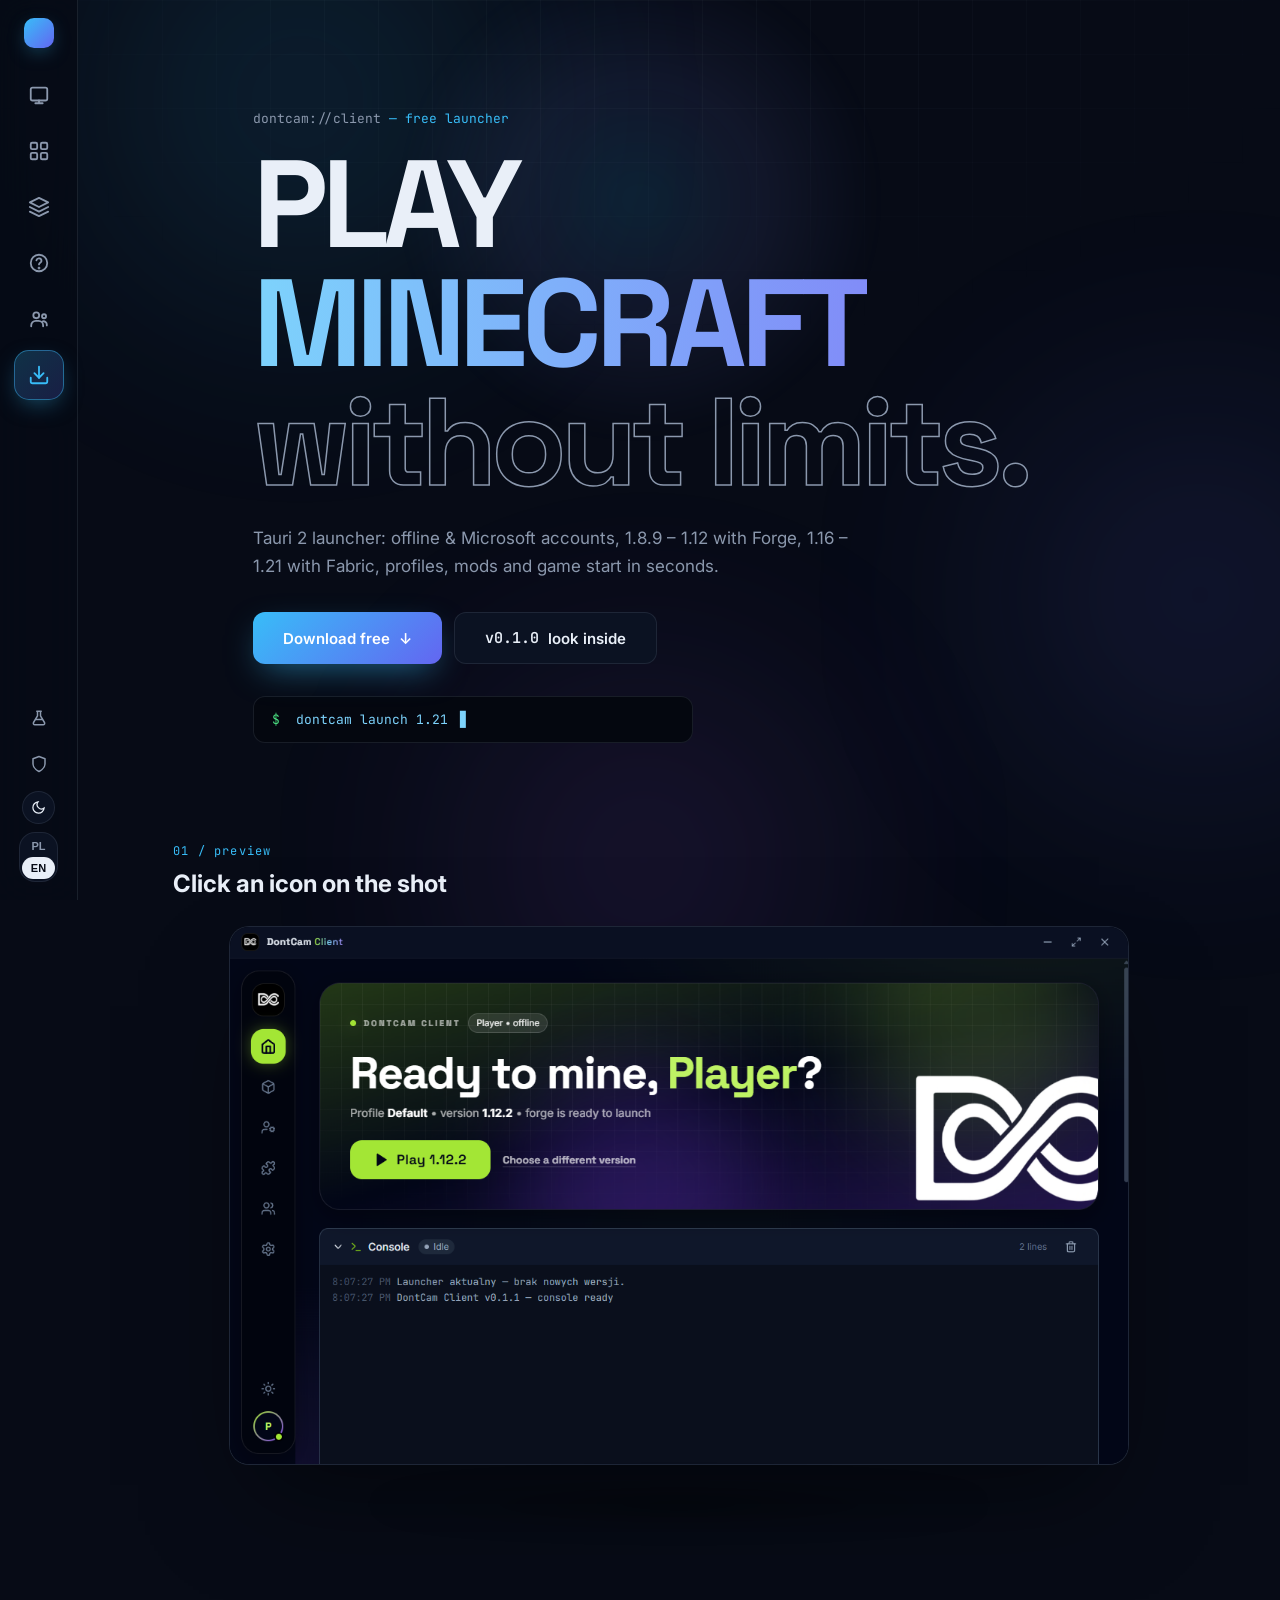
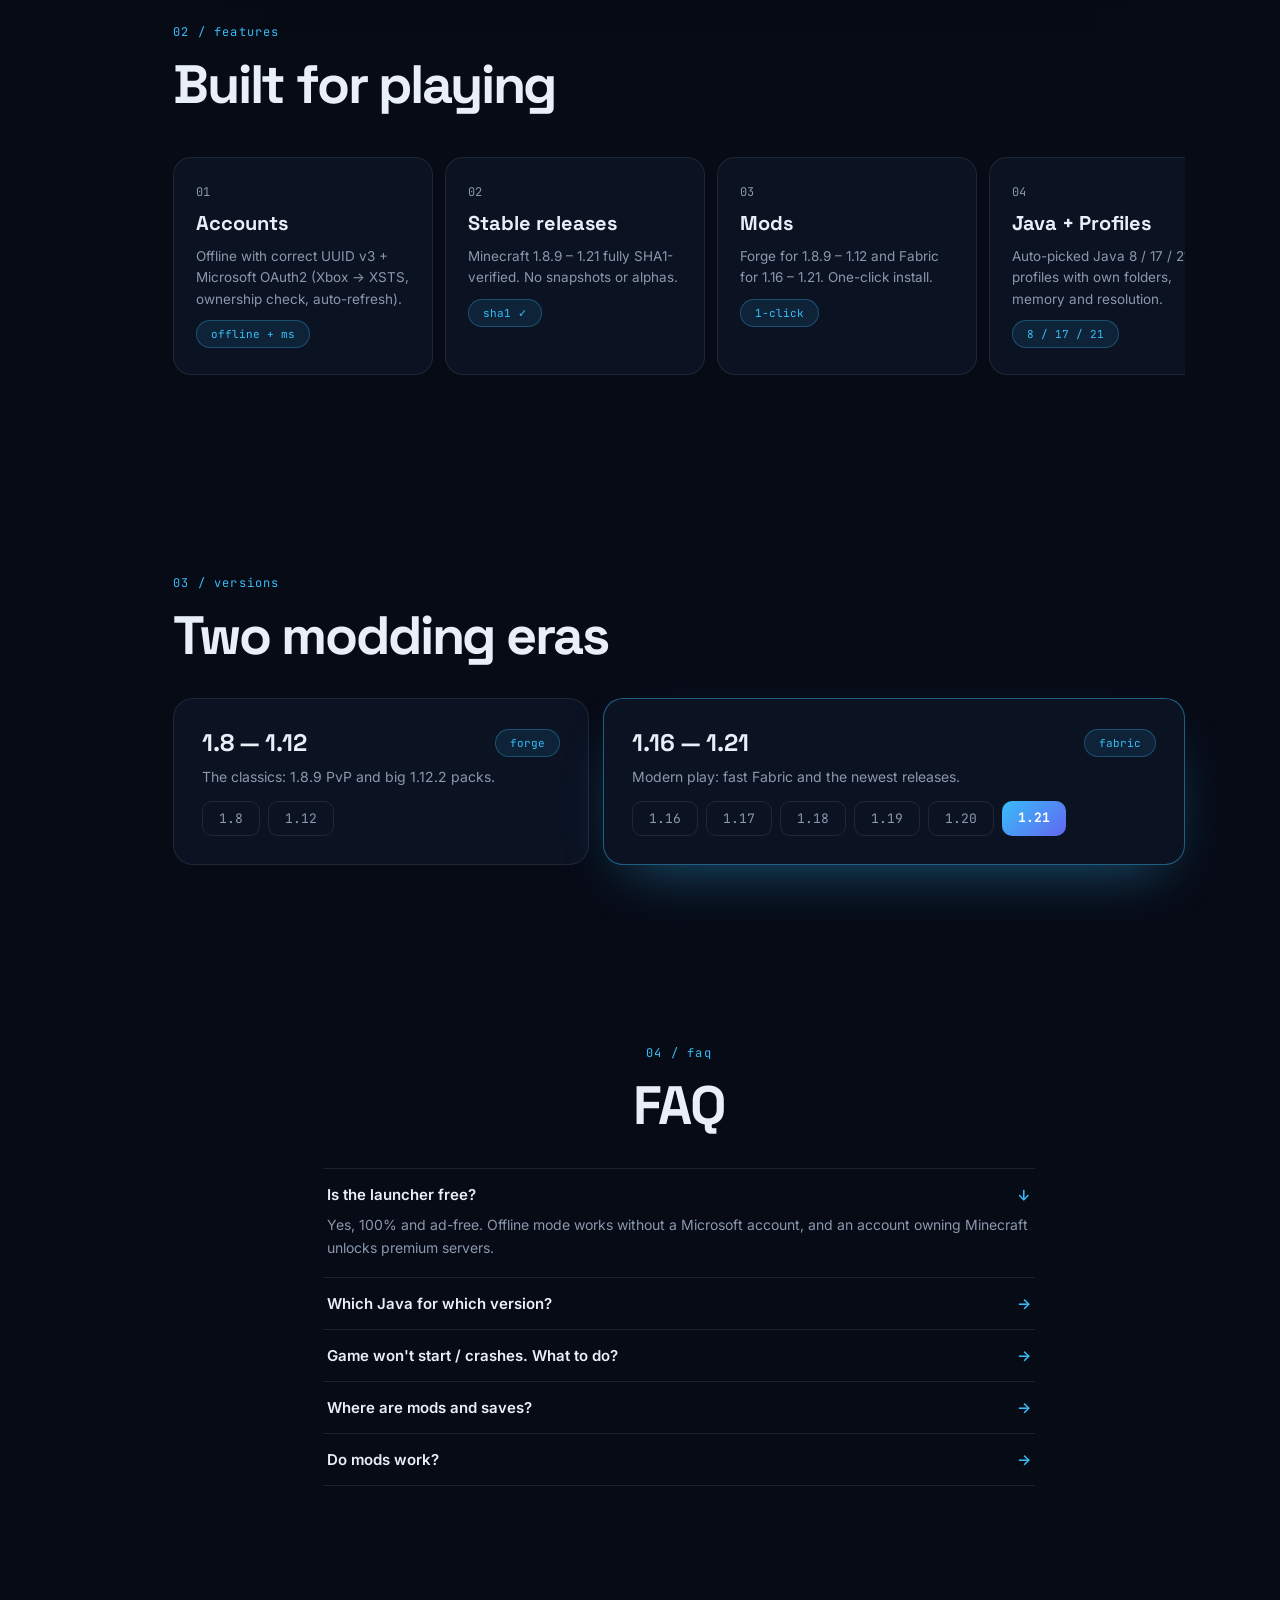
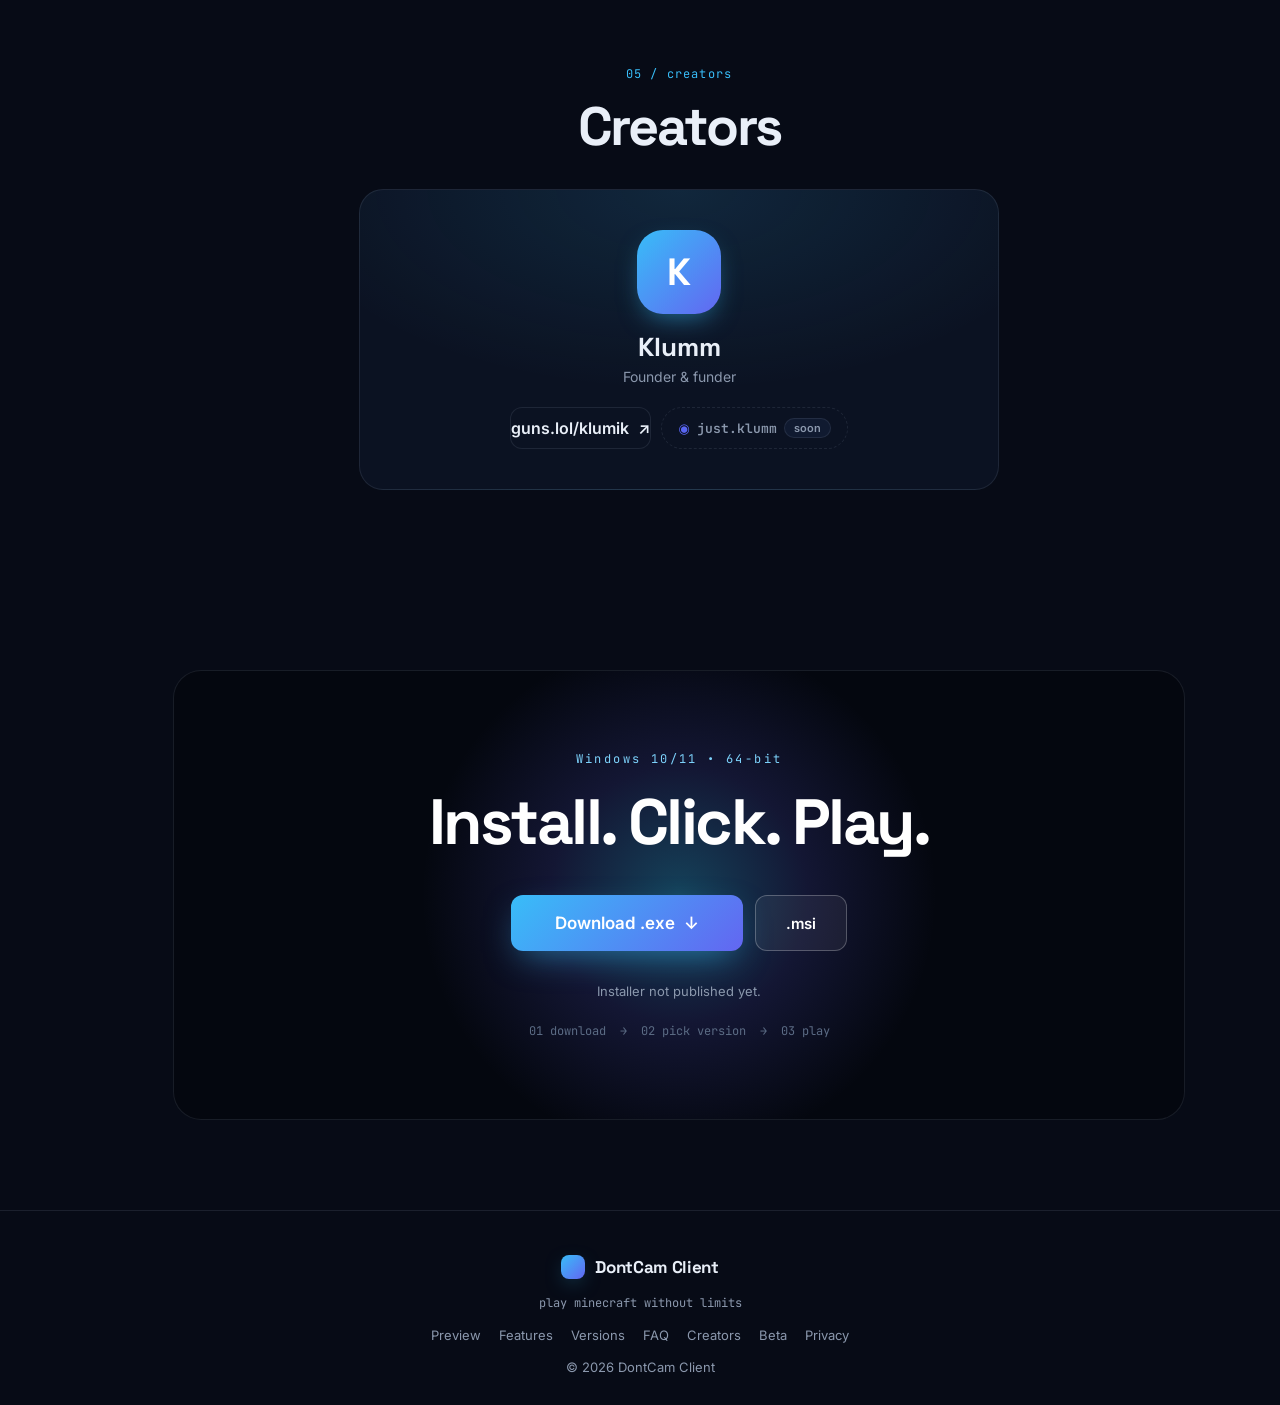
==== commit e1b68c64: "No GitHub redirects, clean screenshot hotspots, no caption bar" ====
--- a/index.html
+++ b/index.html
@@ -83,7 +83,6 @@
             <button style="--y:63%" data-shot="settings" aria-label="Settings"></button>
           </div>
           <div class="gal-fallback mono" id="shotFallback" hidden></div>
-          <div class="gal-overlay"><span class="mono" id="shotCap" data-pl="Strona główna" data-en="Home">Home</span><div class="gal-arrows"><button id="shotPrev" aria-label="Previous">←</button><button id="shotNext" aria-label="Next">→</button></div></div>
           <div class="shine"></div>
         </div>
       </div>
@@ -171,8 +170,8 @@
       <p class="mono dl-eyebrow">Windows 10/11 • 64-bit</p>
       <h2 data-pl="Zainstaluj. Kliknij. Graj." data-en="Install. Click. Play.">Install. Click. Play.</h2>
       <div class="cta" id="dlCta">
-        <a id="dlExe" href="#" onclick="return missing(event)" class="btn btn-glow btn-xl magnet"><span data-pl="Pobierz .exe" data-en="Download .exe">Download .exe</span><i>↓</i></a>
-        <a id="dlMsi" href="#" onclick="return missing(event)" class="btn btn-line btn-lg"><span>.msi</span></a>
+        <a id="dlExe" href="#" onclick="return flashNote()" class="btn btn-glow btn-xl magnet"><span data-pl="Pobierz .exe" data-en="Download .exe">Download .exe</span><i>↓</i></a>
+        <a id="dlMsi" href="#" onclick="return flashNote()" class="btn btn-line btn-lg"><span>.msi</span></a>
       </div>
       <p id="dlNote" class="dl-note" data-pl="Instalator jeszcze nieopublikowany." data-en="Installer not published yet.">Installer not published yet.</p>
       <p id="mobileNote" class="mobile-note" hidden>📵 <span data-pl="Launcher nie jest dostępny na telefony — pobierz go na komputerze z Windows." data-en="The launcher isn't available on phones — grab it on a Windows PC.">The launcher isn't available on phones — grab it on a Windows PC.</span></p>
--- a/styles.css
+++ b/styles.css
@@ -89,16 +89,10 @@
 .gal-view img.swap{opacity:0}
 .gal-fallback{position:absolute;inset:0;display:grid;place-items:center;color:var(--mut);font-size:13px}
 .hotspots{position:absolute;inset:0;z-index:2}
-.hotspots button{position:absolute;left:.4%;width:6.2%;top:var(--y);height:9%;transform:translateY(-50%);background:transparent;border:1px solid transparent;border-radius:12px;cursor:pointer;transition:.2s;padding:0}
-.hotspots button:hover{background:rgba(56,189,248,.14);border-color:rgba(56,189,248,.55);box-shadow:0 0 26px -4px rgba(56,189,248,.65)}
-.hotspots button.active{background:rgba(56,189,248,.16);border-color:rgba(56,189,248,.6);box-shadow:0 0 26px -4px rgba(56,189,248,.65)}
+.hotspots button{position:absolute;left:.4%;width:6.2%;top:var(--y);height:9%;transform:translateY(-50%);background:transparent;border:0;cursor:pointer;padding:0;-webkit-tap-highlight-color:transparent}
+.hotspots button:focus-visible{outline:1px solid var(--grad1);outline-offset:-1px}
 .shine{position:absolute;inset:0;background:linear-gradient(115deg,transparent 30%,rgba(255,255,255,.1) 45%,transparent 60%);transform:translateX(-100%);animation:shine 7s ease-in-out infinite;pointer-events:none;z-index:3}
 @keyframes shine{55%,100%{transform:translateX(100%)}}
-.gal-overlay{position:absolute;left:14px;right:14px;bottom:14px;z-index:4;display:flex;align-items:center;justify-content:space-between;background:rgba(4,8,18,.72);backdrop-filter:blur(10px);border:1px solid var(--line);border-radius:14px;padding:10px 10px 10px 18px;font-size:13px}
-.gal-overlay span{font-weight:600}
-.gal-arrows{display:flex;gap:8px}
-.gal-arrows button{width:34px;height:34px;border-radius:10px;border:1px solid var(--line);background:transparent;color:var(--ink);cursor:pointer;transition:.2s;font-size:15px;line-height:1}
-.gal-arrows button:hover{border-color:var(--grad1);color:var(--grad1)}
 .stage-shadow{height:40px;margin:18px auto 0;max-width:70%;background:radial-gradient(ellipse,rgba(0,0,0,.45),transparent 70%);filter:blur(12px)}
 [data-tilt]{transform-style:preserve-3d;will-change:transform;transition:transform .25s ease-out}
 .stage{perspective:1200px}
